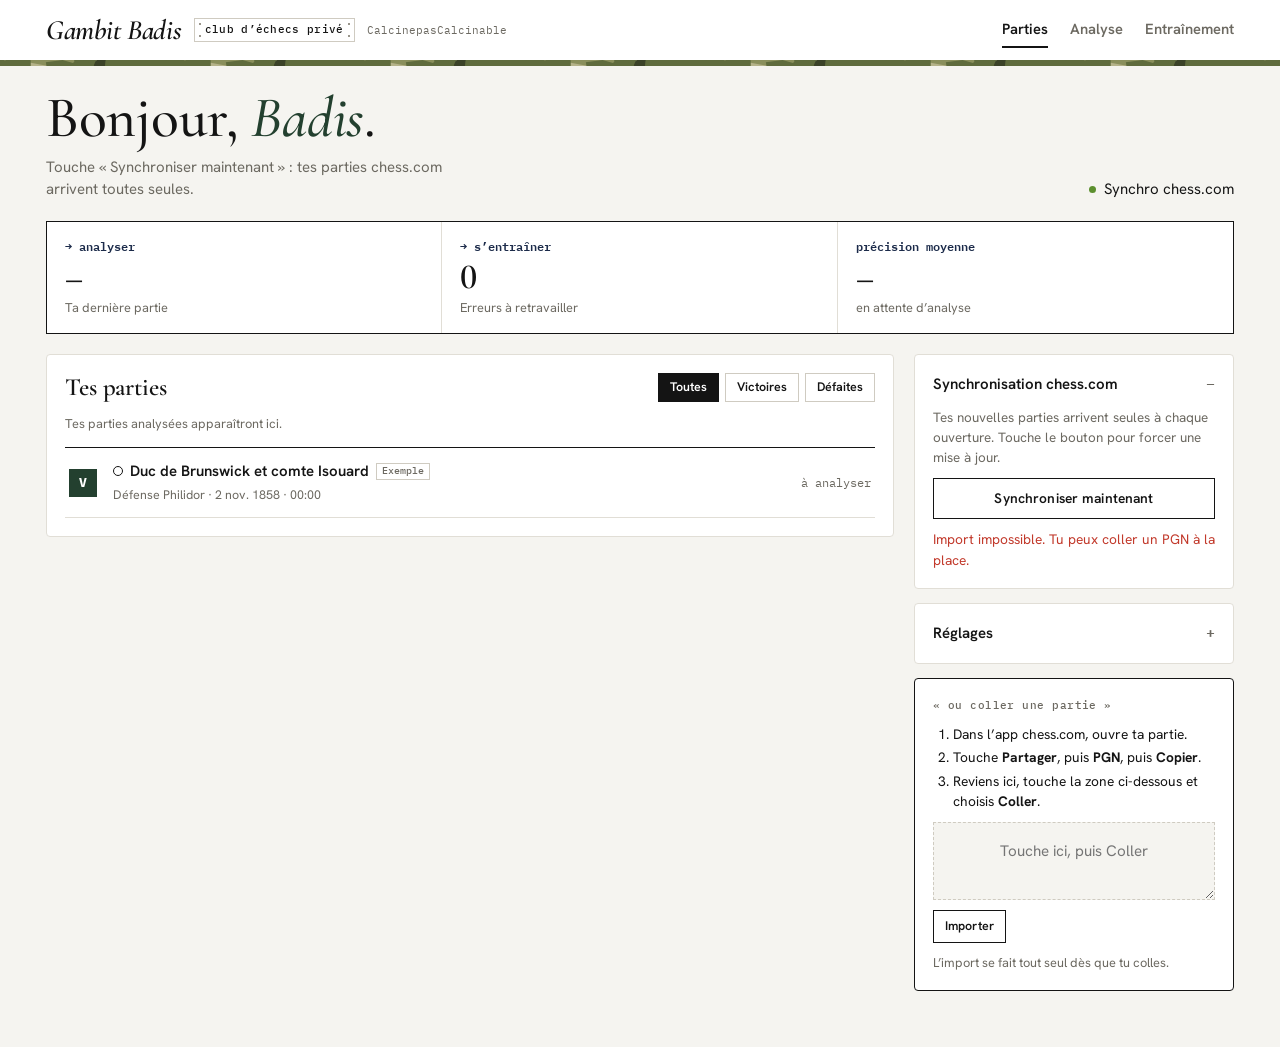
==== index.html @ ccd237ae "Gambit Badis : première version du site Analyse Stockfish dans le navigateur, revue coup par coup fa" ====
<!doctype html>
<html lang="fr">
<head>
<meta charset="utf-8">
<meta name="viewport" content="width=device-width,initial-scale=1,viewport-fit=cover">
<meta name="apple-mobile-web-app-capable" content="yes">
<meta name="mobile-web-app-capable" content="yes">
<meta name="apple-mobile-web-app-status-bar-style" content="default">
<meta name="apple-mobile-web-app-title" content="Gambit Badis">
<meta name="theme-color" content="#ffffff">
<link rel="manifest" href="manifest.webmanifest">
<link rel="apple-touch-icon" href="icon-180.png">
<link rel="icon" type="image/png" href="icon-192.png">
<style>
:root{padding-top:env(safe-area-inset-top,0px);padding-bottom:env(safe-area-inset-bottom,0px)}
body{margin:0}
img{max-width:100%}
[hidden]{display:none!important}
</style>
</head>
<body>
<title>Gambit Badis</title>
<meta name="claude:viewport-fit-sides" content="cover">
<link rel="preconnect" href="https://fonts.googleapis.com">
<link rel="stylesheet" href="https://fonts.googleapis.com/css2?family=Cormorant+Garamond:ital,wght@0,500;0,600;0,700;1,500;1,600;1,700&family=Hanken+Grotesk:wght@400;500;600;700;800&family=IBM+Plex+Mono:wght@400;500;600&display=swap">
<style>
/* Mise en page : en-tête blanc avec une bande camouflage, puis trois vues (Parties, Analyse, Entraînement).
   Analyse et Entraînement : échiquier à gauche, panneau du coach à droite (une colonne sur téléphone).
   Direction : vestiaire de club anglais (marine, vert anglais, bordeaux, serif classique),
   étiquettes cousues en machine à écrire, et une touche de camouflage vert. Thème clair unique. */
:root{
  --paper:#f5f4f0; --surface:#ffffff; --surface-2:#efede7; --ink:#141414; --muted:#6c6961; --line:#e1ded6; --line-2:#cfcbc1;
  --navy:#1c2b4a; --green:#23402f; --burgundy:#7a2433; --accent:#1c2b4a; --accent-ink:#ffffff; --accent-soft:rgba(28,43,74,.08); --accent-2:#3a5a8c;
  --camo-1:#3b4228; --camo-2:#5f6b3d; --camo-3:#8a8f5c; --camo-4:#b5b38a;
  --sq-l:#eeeadf; --sq-d:#6f8968; --sq-hl:rgba(246,214,90,.6); --sq-sel:rgba(28,43,74,.35);
  --c-brillant:#26c2a3; --c-unique:#749bbf; --c-meilleur:#81b64c; --c-excellent:#96bc4b; --c-bon:#96af8b; --c-theorie:#a88865; --c-force:#96af8b;
  --c-imprecision:#f0b93a; --c-erreur:#ff9a4a; --c-manquee:#ff7769; --c-gaffe:#e6392a;
  --win:#5c8f2e; --loss:#c23a2c; --draw:#8b877c;
  --f-display:"Cormorant Garamond","Garamond","Times New Roman",serif;
  --f-body:"Hanken Grotesk",system-ui,-apple-system,"Segoe UI",Helvetica,Arial,sans-serif;
  --f-mono:"IBM Plex Mono",ui-monospace,"SF Mono",Menlo,monospace;
  --r:4px;
  --camo:linear-gradient(90deg,var(--camo-1),var(--camo-2),var(--camo-3),var(--camo-2));
  color-scheme:light;
}
*{box-sizing:border-box}
html,body{background:var(--paper);color:var(--ink)}
body{font-family:var(--f-body);font-size:15px;line-height:1.5;-webkit-font-smoothing:antialiased}
button{font:inherit;color:inherit;cursor:pointer}
button:disabled{cursor:not-allowed}
button:focus-visible,a:focus-visible,textarea:focus-visible,select:focus-visible,input:focus-visible,summary:focus-visible{outline:2px solid var(--navy);outline-offset:2px}
a{color:var(--navy)}
.mono{font-family:var(--f-mono);font-variant-numeric:tabular-nums}
.muted{color:var(--muted)}
h1,h2,h3{font-family:var(--f-display);text-wrap:balance;margin:0;font-weight:600;letter-spacing:-.005em}
h2{font-size:1.55rem;line-height:1.15}
.eyebrow,.secttl{font-family:var(--f-mono);font-size:.7rem;text-transform:lowercase;letter-spacing:.04em;font-weight:500;color:var(--muted)}
.secttl::before,.eyebrow::before{content:"« "}.secttl::after,.eyebrow::after{content:" »"}

/* étiquette cousue */
.tag{display:inline-flex;align-items:center;gap:6px;font-family:var(--f-mono);font-size:.7rem;font-weight:500;letter-spacing:.03em;background-color:#fff;border:1px solid var(--line-2);padding:4px 12px;position:relative;white-space:nowrap;
  background-image:radial-gradient(circle,#9a968c 0 1px,transparent 1.4px),radial-gradient(circle,#9a968c 0 1px,transparent 1.4px),radial-gradient(circle,#9a968c 0 1px,transparent 1.4px),radial-gradient(circle,#9a968c 0 1px,transparent 1.4px);
  background-size:6px 6px;background-repeat:no-repeat;background-position:2px 2px,calc(100% - 2px) 2px,2px calc(100% - 2px),calc(100% - 2px) calc(100% - 2px)}
.tag.dark{background-color:var(--navy);color:#fff;border-color:var(--navy);
  background-image:radial-gradient(circle,rgba(255,255,255,.5) 0 1px,transparent 1.4px),radial-gradient(circle,rgba(255,255,255,.5) 0 1px,transparent 1.4px),radial-gradient(circle,rgba(255,255,255,.5) 0 1px,transparent 1.4px),radial-gradient(circle,rgba(255,255,255,.5) 0 1px,transparent 1.4px)}

/* en-tête */
body::before{content:"";position:fixed;inset:0 0 auto;height:env(safe-area-inset-top,0px);z-index:10;background:#fff}
.top{position:sticky;top:env(safe-area-inset-top,0px);z-index:9;background:rgba(255,255,255,.94);-webkit-backdrop-filter:blur(12px);backdrop-filter:blur(12px)}
.top::after{content:"";display:block;height:6px;background:var(--camo);background-size:180px 180px}
.top-in{max-width:1220px;margin:0 auto;padding-left:max(16px,env(safe-area-inset-left,0px));padding-right:max(16px,env(safe-area-inset-right,0px));padding-block:12px;display:flex;align-items:center;gap:18px;flex-wrap:wrap}
.brand{display:flex;align-items:center;gap:12px;margin-right:auto;min-width:0}
.brand b{font-family:var(--f-display);font-style:italic;font-weight:600;font-size:1.75rem;line-height:1;letter-spacing:-.01em;white-space:nowrap}
.brand .tag{font-size:.66rem;padding:3px 10px}
.brand .who{font-family:var(--f-mono);font-size:.68rem;color:var(--muted);white-space:nowrap;overflow:hidden;text-overflow:ellipsis}
.tabs{display:flex;gap:22px;max-width:100%;overflow-x:auto}
.tabs button{border:0;background:transparent;padding:6px 0;font-weight:600;font-size:.92rem;white-space:nowrap;display:flex;gap:6px;align-items:center;color:var(--muted);border-bottom:2px solid transparent}
.tabs button[aria-selected="true"]{color:var(--ink);border-bottom-color:var(--ink)}
.tabs .pill{background:var(--burgundy);color:#fff;font-size:.66rem;padding:0 6px;line-height:1.6;font-weight:700;font-family:var(--f-mono)}
@media (max-width:560px){.top-in{gap:8px}.tabs{width:100%;justify-content:space-between;gap:8px}.brand b{font-size:1.5rem}}

main{max-width:1220px;margin:0 auto;padding-left:max(16px,env(safe-area-inset-left,0px));padding-right:max(16px,env(safe-area-inset-right,0px));padding-block:24px 56px}
.view{display:grid;gap:20px}
.card{background:var(--surface);border:1px solid var(--line);border-radius:var(--r);padding:18px;min-width:0}
.row{display:flex;gap:10px;align-items:center;flex-wrap:wrap}
.btn{border:1px solid var(--ink);background:transparent;padding:9px 16px;border-radius:0;font-weight:600;font-size:.86rem;display:inline-flex;align-items:center;justify-content:center;gap:8px;letter-spacing:.01em}
.btn:hover{background:var(--ink);color:#fff}
.btn.primary{background:var(--navy);border-color:var(--navy);color:#fff}
.btn.primary:hover{background:#13203a}
.btn.green{background:var(--green);border-color:var(--green);color:#fff}
.btn:disabled{opacity:.35;pointer-events:none}
.btn.small{padding:6px 11px;font-size:.78rem}
.btn.ghost{border-color:transparent;text-decoration:underline;text-underline-offset:3px;padding-inline:4px}
.btn.ghost:hover{background:transparent;color:var(--ink)}
.note{font-size:.84rem;color:var(--muted)}
.err{color:var(--loss);font-size:.86rem}
.status{font-size:.8rem;color:var(--muted)}
.empty{border:1px dashed var(--line-2);padding:20px;color:var(--muted);font-size:.9rem;background:var(--surface)}
textarea,input[type=text],select{width:100%;border:1px solid var(--line-2);border-radius:0;background:#fff;color:var(--ink);padding:9px 10px;font-family:var(--f-mono);font-size:.78rem}
textarea{min-height:110px;resize:vertical}
.prog{height:3px;background:var(--surface-2);overflow:hidden}
.prog i{display:block;height:100%;background:var(--green);width:0;transition:width .2s}
@media (prefers-reduced-motion:reduce){*{transition:none!important;animation:none!important}}

/* ---------- Parties ---------- */
.welcome{display:flex;justify-content:space-between;align-items:flex-end;gap:16px;flex-wrap:wrap}
.welcome h1{font-size:clamp(2.2rem,6vw,3.6rem);font-weight:500;line-height:1}
.welcome h1 em{font-style:italic;color:var(--green)}
.welcome .lede{color:var(--muted);max-width:54ch;margin-top:8px}
.syncchip{display:inline-flex;align-items:center;gap:8px}
.syncchip i{width:7px;height:7px;border-radius:50%;background:var(--muted);flex:none}
.syncchip.on i{background:var(--win)}
.syncchip.busy i{background:var(--c-imprecision);animation:pulse 1.2s infinite}
@keyframes pulse{50%{opacity:.3}}
.quick{display:grid;grid-template-columns:repeat(3,minmax(0,1fr));border:1px solid var(--ink);background:var(--surface)}
.quick button{border:0;background:transparent;padding:16px 18px;text-align:left;display:grid;gap:4px;border-right:1px solid var(--line)}
.quick button:last-child{border-right:0}
.quick button:hover{background:var(--surface-2)}
.quick b{font-family:var(--f-display);font-size:2.2rem;font-weight:600;line-height:1;font-variant-numeric:lining-nums tabular-nums}
.quick span{font-size:.8rem;color:var(--muted)}
.quick .go{font-family:var(--f-mono);font-size:.72rem;color:var(--navy);font-weight:600}
@media (max-width:620px){.quick{grid-template-columns:minmax(0,1fr)}.quick button{border-right:0;border-bottom:1px solid var(--line)}.quick button:last-child{border-bottom:0}}
.split{display:grid;grid-template-columns:minmax(0,1fr) 320px;gap:20px;align-items:start}
@media (max-width:900px){.split{grid-template-columns:minmax(0,1fr)}}
.chips{display:flex;gap:6px;flex-wrap:wrap}
.chip{border:1px solid var(--line-2);background:#fff;padding:4px 11px;font-size:.78rem;font-weight:600}
.chip[aria-pressed="true"]{background:var(--ink);color:#fff;border-color:var(--ink)}
.glist{display:grid;margin-top:14px;border-top:1px solid var(--ink)}
.grow{display:grid;grid-template-columns:30px minmax(0,1fr) auto;gap:14px;align-items:center;padding:12px 4px;border:0;border-bottom:1px solid var(--line);background:transparent;text-align:left;width:100%}
.grow:hover{background:var(--surface-2)}
.res{width:28px;height:28px;display:grid;place-items:center;font-weight:700;font-family:var(--f-mono);font-size:.8rem;color:#fff}
.res.V{background:var(--green)}.res.D{background:var(--burgundy)}.res.N{background:var(--draw)}.res.\?{background:var(--muted)}
.gmain{min-width:0}
.gmain .who{font-weight:600;display:flex;gap:7px;align-items:center;min-width:0}
.gmain .who span.n{overflow:hidden;text-overflow:ellipsis;white-space:nowrap}
.dot{width:10px;height:10px;border-radius:50%;border:1.5px solid var(--ink);flex:none}
.dot.w{background:#fff}.dot.b{background:var(--ink)}
.gmain .sub{font-size:.78rem;color:var(--muted);overflow:hidden;text-overflow:ellipsis;white-space:nowrap}
.gside{text-align:right;font-size:.74rem;color:var(--muted);font-family:var(--f-mono)}
.gside .acc{font-weight:600;color:var(--ink);font-size:.95rem}
.tag-ex{font-family:var(--f-mono);font-size:.62rem;border:1px solid var(--line-2);padding:0 5px;color:var(--muted);font-weight:500}
details.card summary{cursor:pointer;list-style:none;display:flex;justify-content:space-between;align-items:center;font-weight:600}
details.card summary::-webkit-details-marker{display:none}
details.card summary::after{content:"+";font-family:var(--f-mono);color:var(--muted)}
details.card[open] summary::after{content:"–"}
details.card > div{display:grid;gap:10px;margin-top:12px}

/* ---------- Échiquier ---------- */
.boardcol{display:grid;gap:10px;min-width:0}
.pstrip{display:flex;justify-content:space-between;align-items:center;gap:10px;min-width:0;padding-left:28px}
.pl{display:flex;gap:10px;align-items:center;min-width:0}
.av{width:34px;height:34px;display:grid;place-items:center;font-family:var(--f-display);font-weight:700;font-style:italic;font-size:1.2rem;flex:none;background:var(--surface-2);border:1px solid var(--line-2);color:var(--muted)}
.av.me{background:var(--navy);color:#fff;border-color:var(--navy)}
.pl-txt{min-width:0;display:grid;gap:1px}
.pl-nm{font-weight:600;font-size:.92rem;white-space:nowrap;overflow:hidden;text-overflow:ellipsis}
.pl-nm .muted{font-weight:500}
.caps{display:flex;align-items:center;height:16px;font-size:.72rem;color:var(--muted);font-family:var(--f-mono)}
.pc.mini{position:static;display:inline-block;width:17px;height:17px;inset:auto;margin-right:-4px}
.caps b{margin-left:9px;font-weight:600}
.clk{font-family:var(--f-mono);font-size:1rem;background:#fff;padding:4px 10px;font-weight:600;border:1px solid var(--line-2);color:var(--muted);font-variant-numeric:tabular-nums}
.clk.on{background:var(--ink);color:#fff;border-color:var(--ink)}
.bwrap{display:grid;grid-template-columns:20px minmax(0,1fr);gap:8px}
.evalbar{position:relative;overflow:hidden;background:#403d39;border:1px solid var(--ink)}
.evalbar i{position:absolute;left:0;right:0;bottom:0;background:#fff;transition:height .45s cubic-bezier(.3,.8,.3,1)}
.evalbar.flip i{top:0;bottom:auto}
.evalbar b{position:absolute;left:0;right:0;font-size:8px;letter-spacing:-.04em;font-family:var(--f-mono);text-align:center;font-weight:600;bottom:3px;color:#403d39}
.evalbar.blk b{bottom:auto;top:3px;color:#fff}
.evalbar.flip b{bottom:auto;top:3px}.evalbar.flip.blk b{top:auto;bottom:3px}
.board{position:relative;aspect-ratio:1/1;width:100%;max-width:100%;display:grid;grid-template-columns:repeat(8,1fr);grid-template-rows:repeat(8,1fr);border:1px solid var(--ink);box-shadow:0 0 0 5px #fff,0 0 0 6px var(--line-2),0 18px 40px rgba(20,20,20,.12);user-select:none;-webkit-user-select:none;touch-action:manipulation}
.board[data-b="marine"]{--sq-l:#e9e7e1;--sq-d:#4c6185}
.board[data-b="atelier"]{--sq-l:#f3f2ee;--sq-d:#c4c1b8}
.board[data-b="bois"]{--sq-l:#f0d9b5;--sq-d:#b58863}
.board[data-b="camo"]{--sq-l:#e7e4d3;--sq-d:#6e7b45}
.board[data-b="camo"] .sq.d{background:var(--camo);background-size:160px 160px}
.sq{position:relative;border:0;padding:0;margin:0;min-width:0;min-height:0}
.sq.l{background:var(--sq-l)}.sq.d{background:var(--sq-d)}
.sq.hl::before{content:"";position:absolute;inset:0;background:var(--hlc,var(--sq-hl));opacity:.55}
.sq.sel::before{content:"";position:absolute;inset:0;background:var(--sq-sel)}
.sq.chk::before{content:"";position:absolute;inset:0;background:radial-gradient(circle,rgba(230,57,42,.95) 0,rgba(230,57,42,.5) 40%,transparent 72%)}
.sq.tgt::after{content:"";position:absolute;width:30%;height:30%;left:35%;top:35%;border-radius:50%;background:rgba(20,20,20,.25)}
.sq.tgt.cap::after{width:88%;height:88%;left:6%;top:6%;background:transparent;border:5px solid rgba(20,20,20,.25)}
.sq.hint::before{content:"";position:absolute;inset:0;box-shadow:inset 0 0 0 4px var(--c-imprecision)}
.pc{position:absolute;inset:3%;background-size:contain;background-repeat:no-repeat;background-position:center;pointer-events:none;z-index:2;will-change:transform}
.coord{position:absolute;font-size:clamp(8px,1.6vw,11px);font-weight:600;font-family:var(--f-mono);pointer-events:none;z-index:1;line-height:1}
.coord.f{right:3px;bottom:2px}.coord.r{left:3px;top:3px}
.sq.l .coord{color:var(--sq-d)}.sq.d .coord{color:var(--sq-l)}
.board[data-b="camo"] .sq.d .coord{color:#fff}
.badge-sq{position:absolute;right:-8%;top:-8%;width:44%;height:44%;max-width:26px;max-height:26px;z-index:5;filter:drop-shadow(0 2px 3px rgba(0,0,0,.35));animation:pop .28s cubic-bezier(.3,1.6,.5,1)}
@keyframes pop{from{transform:scale(.3);opacity:0}to{transform:scale(1);opacity:1}}
.arrows{position:absolute;inset:0;pointer-events:none;z-index:4}
.navbar{display:grid;grid-template-columns:repeat(4,minmax(0,1fr));gap:6px;align-items:center}
.tools{display:flex;gap:6px}
.tools .btn{flex:1;padding:8px 6px;font-size:.72rem;font-family:var(--f-mono);font-weight:500;border-color:var(--line-2);color:var(--muted)}
.tools .btn:hover{background:var(--surface-2);color:var(--ink)}
.tools .btn[aria-pressed="false"]{opacity:.5}
.nowbox{border:1px solid var(--accent-2);background:rgba(58,90,140,.06);padding:10px 12px;display:grid;gap:6px}
.nowbox .bl{display:flex;align-items:center;gap:8px;font-weight:600;flex-wrap:wrap}
.nowdot{width:20px;height:20px;border-radius:50%;background:var(--accent-2);display:grid;place-items:center;color:#fff;font-size:.7rem;font-weight:700;flex:none}
.navbar .btn{padding:11px 8px;font-size:1rem}
.navbar .tools{display:flex;gap:6px}
.navbar .tools .btn{padding:11px 10px;font-size:.74rem;font-family:var(--f-mono);font-weight:500;border-color:var(--line-2);color:var(--muted)}
.navbar .tools .btn:hover{background:var(--surface-2);color:var(--ink)}
.navbar .tools .btn[aria-pressed="false"]{opacity:.5}
.boardhint{text-align:center;font-size:.74rem;color:var(--muted);font-family:var(--f-mono)}

/* ---------- Analyse ---------- */
.ana{display:grid;grid-template-columns:minmax(0,600px) minmax(0,1fr);gap:26px;align-items:start}
@media (max-width:960px){.ana{grid-template-columns:minmax(0,1fr)}}
@media (min-width:961px){.ana .boardcol,.drill .boardcol{position:sticky;top:calc(env(safe-area-inset-top,0px) + 86px)}}
.rpanel{border:1px solid var(--ink);background:var(--surface);min-width:0;display:grid}
.rp-head{display:flex;align-items:center;justify-content:space-between;gap:10px;padding:14px 16px;border-bottom:1px solid var(--line);flex-wrap:wrap}
.rp-title{display:flex;align-items:center;gap:10px;min-width:0;flex-wrap:wrap}
.rp-title b{font-family:var(--f-display);font-style:italic;font-weight:600;font-size:1.45rem;line-height:1}
.rp-graph{padding:12px 16px 2px;position:relative}
.graph{width:100%;height:96px;display:block;cursor:crosshair;border:1px solid var(--line)}
.gtip{position:absolute;pointer-events:none;background:var(--ink);color:#fff;font-size:.72rem;font-family:var(--f-mono);padding:3px 8px;white-space:nowrap;transform:translate(-50%,-110%);z-index:3}
.rp-body{padding:14px 16px 16px;display:grid;gap:14px;min-width:0}
.rp-foot{border-top:1px solid var(--line);padding:12px 16px;display:flex;gap:8px;flex-wrap:wrap}
.rp-foot .btn{flex:1;min-width:0}
.varbar{display:flex;align-items:center;justify-content:space-between;gap:8px;background:var(--navy);color:#fff;padding:9px 12px;font-size:.84rem;flex-wrap:wrap}
.varbar b{font-family:var(--f-mono);font-weight:500;font-size:.78rem}
.varbar button{border:1px solid rgba(255,255,255,.55);background:transparent;color:#fff;padding:5px 10px;font-size:.78rem;font-weight:600}
.varbar button:hover{background:#fff;color:var(--navy)}

/* coach */
.coachrow{display:grid;grid-template-columns:46px minmax(0,1fr);gap:12px;align-items:start}
.coachav{width:46px;height:46px;display:grid;place-items:center;background:var(--green);color:#fff;font-size:1.7rem;line-height:1;font-family:"DejaVu Sans","Segoe UI Symbol","Apple Symbols",serif;border:1px solid var(--green);box-shadow:inset 0 0 0 3px #fff}
.bubble{position:relative;background:#fff;color:var(--ink);border:1px solid var(--line-2);padding:12px 14px;display:grid;gap:9px;min-width:0}
.bubble::before{content:"";position:absolute;left:-8px;top:14px;width:14px;height:14px;background:#fff;border-left:1px solid var(--line-2);border-bottom:1px solid var(--line-2);transform:rotate(45deg)}
.bubble .bh{display:flex;align-items:center;justify-content:space-between;gap:10px}
.bubble .bt{display:flex;align-items:center;gap:8px;font-weight:700;font-size:1.02rem;min-width:0;flex-wrap:wrap}
.bubble .bt .mv{font-family:var(--f-mono);font-weight:600}
.bubble p{margin:0;line-height:1.5;font-size:.92rem}
.bubble ul{margin:0;padding-left:18px;display:grid;gap:3px;font-size:.9rem}
.dctx{font-size:.86rem;color:var(--muted);margin:0}
.evchip{font-family:var(--f-mono);font-size:.76rem;font-weight:600;padding:3px 8px;white-space:nowrap;border:1px solid var(--ink)}
.evchip.w{background:#fff;color:var(--ink)}
.evchip.b{background:#403d39;color:#fff;border-color:#403d39}
.ico{display:inline-grid;place-items:center;flex:none;vertical-align:middle}
.ico svg{display:block}
.meta-chips{display:flex;gap:6px;flex-wrap:wrap}
.mchip{font-family:var(--f-mono);font-size:.7rem;background:var(--surface-2);padding:2px 8px;color:var(--muted)}
.mchip.warn{background:rgba(230,57,42,.1);color:#a62a1e}
.bestbox{border:1px solid var(--line);background:var(--paper);padding:10px 12px;display:grid;gap:6px}
.bestbox .bl{display:flex;align-items:center;gap:8px;font-weight:600;flex-wrap:wrap}
.bestline{font-family:var(--f-mono);font-size:.8rem;color:var(--muted);overflow-x:auto;white-space:nowrap}
.bbtns{display:flex;gap:6px;flex-wrap:wrap}
.bbtn{border:1px solid var(--ink);padding:6px 12px;font-size:.8rem;font-weight:600;background:var(--ink);color:#fff}
.bbtn.alt{background:transparent;color:var(--ink)}
.bbtn.gold,.bbtn.green{background:var(--green);border-color:var(--green);color:#fff}
.bbtn:disabled{opacity:.4}
.aiout{font-size:.9rem;line-height:1.55;border-left:2px solid var(--green);padding:2px 0 2px 12px;display:grid;gap:6px}
.aiout p{margin:0}.aiout ul{margin:0;padding-left:18px}.aiout h4{margin:4px 0 0;font-family:var(--f-display);font-size:1.05rem}

/* liste des coups */
.moves{display:grid;grid-template-columns:40px minmax(0,1fr) minmax(0,1fr);font-family:var(--f-mono);font-size:.84rem;max-height:280px;overflow-y:auto;border:1px solid var(--line)}
.moves .no{color:var(--muted);padding:6px 8px;text-align:right;font-size:.74rem;align-self:center;background:var(--paper)}
.moves button{border:0;background:transparent;text-align:left;padding:6px 8px;display:flex;align-items:center;gap:6px;font-family:inherit;font-size:inherit;min-width:0}
.moves button:hover{background:var(--surface-2)}
.moves button.cur{background:var(--navy);color:#fff;font-weight:600}

/* bilan */
.accs{display:grid;grid-template-columns:1fr 1fr;border:1px solid var(--ink)}
.accs > div{padding:14px;display:grid;gap:2px;min-width:0}
.accs > div + div{border-left:1px solid var(--ink)}
.accs .nm{font-size:.78rem;font-weight:600;overflow:hidden;text-overflow:ellipsis;white-space:nowrap;display:flex;align-items:center;gap:6px}
.accs b{font-family:var(--f-display);font-weight:600;font-size:2.8rem;line-height:1;font-variant-numeric:lining-nums tabular-nums}
.accs .me b{color:var(--green)}
.accs span.l{font-family:var(--f-mono);font-size:.68rem;color:var(--muted)}
.accs .gr{display:grid;gap:1px;margin-top:10px;padding-top:10px;border-top:1px dashed var(--line-2)}
.accs .gr strong{font-family:var(--f-display);font-weight:600;font-size:1.9rem;line-height:1;font-variant-numeric:lining-nums tabular-nums}
.accs em{font-style:normal;font-weight:600}.accs em.up{color:var(--win)}.accs em.down{color:var(--loss)}
.ctable{display:grid;grid-template-columns:minmax(0,1fr) 46px 46px;align-items:center;font-size:.88rem}
.ctable > *{padding:6px 4px;border-bottom:1px solid var(--line)}
.ctable .hd{font-family:var(--f-mono);font-size:.68rem;color:var(--muted);text-align:center}
.ctable .lab{display:flex;align-items:center;gap:9px;font-weight:600}
.ctable .n{text-align:center;font-family:var(--f-mono);font-weight:600}
.ctable .n.z{color:#c9c5bb}
.ctable .lab.dim{color:var(--muted);font-weight:500}

/* ---------- Entraînement ---------- */
.drill{display:grid;grid-template-columns:minmax(0,520px) minmax(0,1fr);gap:26px;align-items:start}
@media (max-width:900px){.drill{grid-template-columns:minmax(0,1fr)}}
.boxes{display:grid;grid-template-columns:repeat(5,1fr);border:1px solid var(--line)}
.boxes div{padding:9px 4px;text-align:center}
.boxes div + div{border-left:1px solid var(--line)}
.boxes b{display:block;font-family:var(--f-display);font-size:1.7rem;font-weight:600;line-height:1.1;font-variant-numeric:lining-nums tabular-nums}
.boxes span{font-family:var(--f-mono);font-size:.64rem;color:var(--muted)}
.feedback{padding:9px 12px;font-weight:600;font-size:.88rem;border-left:3px solid}
.feedback.ok{background:rgba(92,143,46,.1);color:#3f6a1c;border-color:var(--win)}
.feedback.ko{background:rgba(194,58,44,.08);color:#9c2a1f;border-color:var(--loss)}
.feedback.info{background:var(--accent-soft);color:var(--navy);border-color:var(--navy)}
.cmp{display:grid;gap:6px}
.cmp > div{display:flex;align-items:center;gap:8px;font-size:.88rem;background:var(--paper);border:1px solid var(--line);padding:6px 10px}
.cmp > div > span.cl{flex:1;min-width:0}
.dline{display:grid;gap:10px}
.lseq{display:flex;flex-wrap:wrap;gap:4px;font-family:var(--f-mono);font-size:.84rem}
.lmv{border:1px solid var(--line-2);background:#fff;padding:4px 8px;display:inline-flex;align-items:center;gap:5px}
.lmv .no{color:var(--muted);font-size:.74rem}
.lmv.cur{background:var(--navy);color:#fff;border-color:var(--navy)}
.lmv.cur .no{color:rgba(255,255,255,.7)}
.lstatus{font-size:.88rem;font-weight:600}
.dnav{display:flex;gap:8px;justify-content:space-between;flex-wrap:wrap}
.dnav .btn{flex:1;min-width:0}
.dnav .btn.ghost{flex:0 0 auto}
#drillCard{padding:16px;gap:14px}
.importcard{display:grid;gap:10px;border-color:var(--ink)}
.steps{margin:0;padding-left:20px;display:grid;gap:3px;font-size:.86rem}
.pastezone{min-height:64px;font-family:var(--f-body);font-size:.95rem;text-align:center;padding:18px 10px;border:1.5px dashed var(--line-2);background:var(--paper)}
.pastezone:focus{border-color:var(--navy);background:#fff}
.tabbar{display:none}
@media (max-width:700px){
  body{font-size:15px}
  .top-in{padding-block:10px}
  .tabs,.brand .tag,.brand .who{display:none}
  .brand b{font-size:1.55rem}
  main{padding-block:16px calc(84px + env(safe-area-inset-bottom,0px))}
  .tabbar{display:grid;grid-template-columns:repeat(3,1fr);position:fixed;left:0;right:0;bottom:0;z-index:20;background:rgba(255,255,255,.97);-webkit-backdrop-filter:blur(12px);backdrop-filter:blur(12px);border-top:1px solid var(--line-2);padding:6px max(8px,env(safe-area-inset-right,0px)) calc(6px + env(safe-area-inset-bottom,0px)) max(8px,env(safe-area-inset-left,0px))}
  .tabbar button{position:relative;border:0;background:transparent;display:grid;justify-items:center;gap:2px;padding:6px 0;color:var(--muted);font-size:.68rem;font-weight:600}
  .tabbar svg{width:24px;height:24px}
  .tabbar button[aria-selected="true"]{color:var(--ink)}
  .tabbar button[aria-selected="true"]::before{content:"";position:absolute;top:-7px;left:30%;right:30%;height:2px;background:var(--ink)}
  .tabbar .pill{position:absolute;top:2px;left:calc(50% + 8px);background:var(--burgundy);color:#fff;font-style:normal;font-size:.6rem;padding:0 5px;line-height:1.6;font-family:var(--f-mono)}
  .welcome h1{font-size:2.1rem}
  .welcome .syncchip{display:none}
  .split{gap:14px}
  #v-parties .split{display:flex;flex-direction:column;align-items:stretch}
  #v-parties .split > .view{display:contents}
  #importCard{order:1}#v-parties .split > .card{order:2}#v-parties details.card{order:3}
  #macSync{display:none}
  .card{padding:14px}
  .grow{grid-template-columns:28px minmax(0,1fr) auto;gap:10px;padding:13px 2px}
  /* analyse : échiquier bord à bord, navigation collée en bas */
  .ana,.drill{gap:14px}
  .bwrap{grid-template-columns:10px minmax(0,1fr);gap:4px}
  .evalbar b{display:none}
  .board{box-shadow:none}
  .pstrip{padding-left:14px;padding-right:4px}
  .pstrip .av{width:28px;height:28px;font-size:1rem}
  .clk{font-size:.9rem;padding:3px 8px}
  #v-analyse .navbar{position:fixed;left:0;right:0;bottom:calc(58px + env(safe-area-inset-bottom,0px));z-index:19;background:rgba(255,255,255,.97);border-top:1px solid var(--line);padding:6px max(10px,env(safe-area-inset-right,0px)) 6px max(10px,env(safe-area-inset-left,0px));gap:6px}
  #v-analyse .navbar .btn{padding:10px 4px}
  body[data-view="analyse"] main{padding-bottom:calc(140px + env(safe-area-inset-bottom,0px))}
  .tools{padding-inline:4px}
  .boardhint{display:none}
  .rp-foot{display:none}
  .rp-head{padding:12px 14px}
  .rp-body{padding:12px 14px}
  .rp-graph{padding:10px 14px 0}
  .graph{height:70px}
  .coachrow{grid-template-columns:minmax(0,1fr)}
  .coachav{display:none}
  .bubble::before{display:none}
  .moves{max-height:200px}
  .dnav{padding-inline:4px}
  .dnav .btn{padding:12px 6px}
  .accs b{font-size:2.3rem}
  .quick{grid-template-columns:repeat(3,minmax(0,1fr))}
  .quick button{border-bottom:0;border-right:1px solid var(--line);padding:10px 10px}
  .quick button:last-child{border-right:0}
  .quick b{font-size:1.45rem}
  .quick span{font-size:.7rem;line-height:1.3}
  .quick .go{font-size:.62rem}
  #qLast,#qAccSub{display:none}
  .welcome .lede{font-size:.9rem}
  /* l'échiquier, puis directement le coach, puis les réglages */
  .ana .boardcol,.drill .boardcol{display:contents}
  .ana,.drill{display:flex;flex-direction:column;gap:8px;align-items:stretch}
  #pTop{order:1}#v-analyse .bwrap{order:2}#pBot{order:3}#v-analyse .rpanel{order:4;margin-top:6px}#v-analyse .tools{order:5}
  #v-entrainement .drill > .view{display:contents}
  #v-analyse .rpanel{display:flex;flex-direction:column}#v-analyse .rp-head{order:1}#varbar{order:2}#anaProg{order:2}#rpSum,#rpMove{order:3}#v-analyse .rp-graph{order:4;padding-bottom:12px}#rpFoot{order:5}
  #dTop{order:1}#dboard{order:2;margin-inline:-10px;width:calc(100% + 20px);max-width:none}#drillCard{order:3}#dNav{order:4}#v-entrainement .card{order:5}
  .ana,.drill{min-width:0;width:100%}
  #dTop{min-width:0;max-width:100%;overflow:hidden}#dTop .row > :last-child:not(button){display:none}
  #dTop .row{flex-wrap:nowrap}#dTop .secttl{font-size:.64rem;white-space:nowrap;overflow:hidden;text-overflow:ellipsis}
  #v-analyse .bwrap{margin-inline:-12px}
  .rp-title b{font-size:1.15rem}
  .pstrip{padding-left:4px}
  .accs .gr strong{font-size:1.6rem}
}
.standalone #aiMove,.standalone #dWhy,.standalone #aiGame{display:none!important}
.standalone #macSync{display:block!important;order:0!important}
.standalone #importCard{order:4!important}
.pc.wP{background-image:url('[data-uri]')}
.pc.wB{background-image:url('[data-uri]')}
.pc.wN{background-image:url('[data-uri]')}
.pc.wR{background-image:url('[data-uri]')}
.pc.wQ{background-image:url('[data-uri]')}
.pc.wK{background-image:url('[data-uri]')}
.pc.bP{background-image:url('[data-uri]')}
.pc.bB{background-image:url('[data-uri]')}
.pc.bN{background-image:url('[data-uri]')}
.pc.bR{background-image:url('[data-uri]')}
.pc.bQ{background-image:url('[data-uri]')}
.pc.bK{background-image:url('[data-uri]')}

</style>

<header class="top"><div class="top-in">
  <div class="brand"><b>Gambit Badis</b><span class="tag">club d’échecs privé</span><span class="who" id="whoami">CalcinepasCalcinable</span></div>
  <nav class="tabs" role="tablist">
    <button role="tab" data-tab="parties" aria-selected="true">Parties</button>
    <button role="tab" data-tab="analyse" aria-selected="false">Analyse</button>
    <button role="tab" data-tab="entrainement" aria-selected="false">Entraînement <span class="pill" id="duePill" hidden>0</span></button>
  </nav>
</div></header>

<main>
  <!-- PARTIES -->
  <section class="view" id="v-parties">
    <div class="welcome">
      <div>
        <h1 id="heroTitle">Bonsoir, <em>Badis</em>.</h1>
        <div class="lede" id="heroLede">Tes parties chess.com arrivent toutes seules, le moteur les analyse, et tes erreurs deviennent tes exercices.</div>
      </div>
      <span class="tag syncchip" id="syncChip"><i></i><span>Import auto sur ton Mac</span></span>
    </div>
    <div class="quick" id="quick">
      <button id="heroLast"><span class="go">→ analyser</span><b id="qLastRes">–</b><span id="qLast">Ta dernière partie</span></button>
      <button id="heroTrain"><span class="go">→ s’entraîner</span><b id="qDue">0</b><span>Erreurs à retravailler</span></button>
      <button id="heroAcc" tabindex="-1" style="cursor:default"><span class="go">précision moyenne</span><b id="qAcc">–</b><span id="qAccSub">sur tes 10 dernières parties</span></button>
    </div>
    <div class="split">
      <div class="card">
        <div class="row" style="justify-content:space-between">
          <h2>Tes parties</h2>
          <div class="chips" id="gfilters">
            <button class="chip" data-f="all" aria-pressed="true">Toutes</button>
            <button class="chip" data-f="V" aria-pressed="false">Victoires</button>
            <button class="chip" data-f="D" aria-pressed="false">Défaites</button>
          </div>
        </div>
        <div class="row" style="margin-top:12px;justify-content:space-between">
          <span class="status" id="batchStatus">Analyse automatique en attente</span>
          <button class="btn small ghost" id="batchBtn">Mettre en pause</button>
        </div>
        <div class="prog" id="batchProg" style="margin-top:6px"><i></i></div>
        <div class="glist" id="glist"></div>
      </div>
      <div class="view" style="gap:14px">
        <div class="card importcard" id="importCard">
          <span class="secttl">ajouter une partie</span>
          <ol class="steps">
            <li>Dans l’app chess.com, ouvre ta partie.</li>
            <li>Touche <b>Partager</b>, puis <b>PGN</b>, puis <b>Copier</b>.</li>
            <li>Reviens ici, touche la zone ci-dessous et choisis <b>Coller</b>.</li>
          </ol>
          <textarea id="pgnIn" class="pastezone" placeholder="Touche ici, puis Coller" autocomplete="off" autocapitalize="off" spellcheck="false"></textarea>
          <div class="row"><button class="btn small" id="pgnBtn">Importer</button><span class="status" id="pgnStatus">L’import se fait tout seul dès que tu colles.</span></div>
        </div>
        <details class="card" id="macSync">
          <summary>Import automatique (Mac)</summary>
          <div>
            <div class="note" id="syncNote">Dans l’app Claude sur ton Mac, toutes tes nouvelles parties arrivent seules à l’ouverture puis toutes les 30 minutes.</div>
            <button class="btn" id="syncBtn">Synchroniser maintenant</button>
            <div class="status" id="syncStatus"></div>
          </div>
        </details>
        <details class="card">
          <summary>Réglages</summary>
          <div>
            <label class="note" for="userIn">Pseudo chess.com</label>
            <div class="row" style="flex-wrap:nowrap"><input type="text" id="userIn" value="CalcinepasCalcinable"><button class="btn small" id="userSave">OK</button></div>
            <label class="note" for="depthSel">Profondeur d’analyse</label>
            <select id="depthSel">
              <option value="rapide">Rapide (≈ 20 s par partie)</option>
              <option value="profonde">Profonde (≈ 1 min par partie, plus précis)</option>
            </select>
            <div class="status" id="engineStatus">Moteur : en attente</div>
            <div class="status" id="storeStatus"></div>
          </div>
        </details>
      </div>
    </div>
  </section>

  <!-- ANALYSE -->
  <section class="view" id="v-analyse" hidden>
    <div class="ana">
      <div class="boardcol">
        <div class="pstrip" id="pTop"></div>
        <div class="bwrap">
          <div class="evalbar" id="evalbar"><i style="height:50%"></i><b></b></div>
          <div class="board" id="board" aria-label="Échiquier"></div>
        </div>
        <div class="pstrip" id="pBot"></div>
        <div class="navbar">
          <button class="btn" id="nFirst" aria-label="Début de la partie">⏮</button>
          <button class="btn" id="nPrev" aria-label="Coup précédent">◀</button>
          <button class="btn" id="nNext" aria-label="Coup suivant">▶</button>
          <button class="btn" id="nLast" aria-label="Fin de la partie">⏭</button>
        </div>
        <div class="tools">
          <button class="btn" id="nFlip" aria-label="Retourner l’échiquier" title="Retourner">⇅ retourner</button>
          <button class="btn" id="nTheme" title="Couleur de l’échiquier">club</button>
          <button class="btn" id="nSound" aria-pressed="true" title="Sons des coups">son</button>
          <button class="btn" id="nHint" aria-pressed="true" title="Montrer le meilleur coup de la position">conseil</button>
        </div>
        <div class="boardhint">touche une pièce pour jouer ton idée · glisse sur l’échiquier ou ← → pour naviguer</div>
      </div>
      <aside class="rpanel" aria-label="Revue de la partie">
        <div class="rp-head">
          <div class="rp-title"><b>Revue de partie</b><span class="status" id="anaStatus"></span></div>
          <button class="btn small ghost" id="toSum">Bilan</button>
        </div>
        <div class="prog" id="anaProg" hidden><i></i></div>
        <div id="varbar"></div>
        <div class="rp-graph">
          <svg class="graph" id="graph" viewBox="0 0 400 96" preserveAspectRatio="none" aria-label="Évaluation au fil des coups"></svg>
          <div class="gtip" id="gtip" hidden></div>
        </div>
        <div class="rp-body" id="rpSum"></div>
        <div class="rp-body" id="rpMove" hidden>
          <div id="coachCard"></div>
          <div class="moves" id="moves"></div>
        </div>
        <div class="rp-foot" id="rpFoot"></div>
      </aside>
    </div>
  </section>

  <!-- ENTRAINEMENT -->
  <section class="view" id="v-entrainement" hidden>
    <div class="drill">
      <div class="boardcol">
        <div id="dTop"></div>
        <div class="board" id="dboard" aria-label="Échiquier d’entraînement"></div>
        <div class="dnav" id="dNav"></div>
      </div>
      <div class="view" style="gap:16px;min-width:0">
        <div class="rpanel" id="drillCard"></div>
        <div class="card" style="display:grid;gap:10px">
          <span class="secttl">révision espacée</span>
          <div class="boxes" id="boxes"></div>
          <div class="note">Chaque position vient d’une de tes vraies parties. Trouvée du premier coup, elle revient plus tard (1, 3, 7, 16 puis 35 jours). Ratée, elle revient demain. Tu passes à la suivante quand tu le décides.</div>
        </div>
      </div>
    </div>
  </section>
</main>
<nav class="tabbar" aria-label="Navigation">
  <button data-tab="parties" aria-selected="true"><svg viewBox="0 0 24 24" aria-hidden="true"><path d="M4 5h16M4 12h16M4 19h10" stroke="currentColor" stroke-width="1.8" fill="none" stroke-linecap="round"/></svg><span>Parties</span></button>
  <button data-tab="analyse" aria-selected="false"><svg viewBox="0 0 24 24" aria-hidden="true"><path d="M4 4h16v16H4z M4 12h16 M12 4v16" stroke="currentColor" stroke-width="1.6" fill="none"/><path d="M4 4h8v8H4z M12 12h8v8h-8z" fill="currentColor" opacity=".35"/></svg><span>Analyse</span></button>
  <button data-tab="entrainement" aria-selected="false"><svg viewBox="0 0 24 24" aria-hidden="true"><circle cx="12" cy="12" r="8" stroke="currentColor" stroke-width="1.8" fill="none"/><circle cx="12" cy="12" r="3.2" fill="currentColor"/></svg><span>Entraînement</span><i class="pill" id="duePill2" hidden>0</i></button>
</nav>

<script src="chess.js"></script>
<script src="core.js"></script>
<script>
(function(){
'use strict';
var C = window.Core;
var $ = function(s, r){ return (r||document).querySelector(s); };
var $$ = function(s, r){ return Array.prototype.slice.call((r||document).querySelectorAll(s)); };
function esc(s){ return String(s==null?'':s).replace(/[&<>"']/g,function(c){return {'&':'&amp;','<':'&lt;','>':'&gt;','"':'&quot;',"'":'&#39;'}[c];}); }
var FR = C.sanFr;
var DAY = 86400000;
var INTERVALS = [0, 1, 3, 7, 16, 35];

var DEMO_PGN = '[Event "Partie de l\'Opéra (exemple)"]\n[Site "Paris"]\n[Date "1858.11.02"]\n[White "Paul Morphy"]\n[Black "Duc de Brunswick et comte Isouard"]\n[Result "1-0"]\n[ECO "C41"]\n[Opening "Défense Philidor"]\n\n1. e4 e5 2. Nf3 d6 3. d4 Bg4 4. dxe5 Bxf3 5. Qxf3 dxe5 6. Bc4 Nf6 7. Qb3 Qe7 8. Nc3 c6 9. Bg5 b5 10. Nxb5 cxb5 11. Bxb5+ Nbd7 12. O-O-O Rd8 13. Rxd7 Rxd7 14. Rd1 Qe6 15. Bxd7+ Nxd7 16. Qb8+ Nxb8 17. Rd8# 1-0';

// ---------------- état ----------------
var S = {
  user: 'CalcinepasCalcinable',
  mode: 'rapide',
  games: {},      // id -> {pgn, me, added, demo?}
  analyses: {},   // id -> {mode, at, evals}
  drills: {},     // id -> {box, due, seen, ok, ko}
  parsed: {},     // id -> partie lue
  reviews: {},    // id -> revue calculée
  tab: 'parties', filter: 'all',
  cur: null, ply: 0, flip: false, showBest: true, whatIf: null, sel: null,
  drillCur: null, drillSel: null, drillState: null
};

// ---------------- stockage ----------------
var Store = {
  kind: 'local', base: null,
  lsGet: function(k, d){ try{ var v = localStorage.getItem('cc:'+k); return v ? JSON.parse(v) : d; }catch(e){ return d; } },
  lsSet: function(k, v){
    if (k === 'games' || k === 'analyses') { var o = {}; Object.keys(v).forEach(function(id){ if (!(S.games[id] && S.games[id].demo)) o[id] = v[id]; }); v = o; }
    try{ localStorage.setItem('cc:'+k, JSON.stringify(v)); }catch(e){}
  },
  loadLocal: function(){
    S.user = Store.lsGet('user', S.user); S.mode = Store.lsGet('mode', S.mode); S.lastSync = Store.lsGet('lastSync', 0);
    S.games = Store.lsGet('games', {}); S.analyses = Store.lsGet('analyses', {}); S.drills = Store.lsGet('drills', {});
  },
  saveLocalAll: function(){ Store.lsSet('games', S.games); Store.lsSet('analyses', S.analyses); Store.lsSet('drills', S.drills); },
  initDb: function(){
    if (!window.claude || !window.claude.use) return Promise.resolve(false);
    return Promise.all([window.claude.use('db'), window.claude.use('user')]).then(function(r){
      var db = r[0], user = r[1];
      if (!db || !user) return false;
      return user.id().then(function(uid){
        if (!uid) return false;
        Store.base = db.doc('data/users/' + uid + '/profile');
        return Promise.all(['games','analyses','drills'].map(function(c){
          return Store.base.collection(c).limit(1000).get().then(function(q){ var o = {}; q.docs.forEach(function(d){ o[d.id] = d.data(); }); return o; });
        })).then(function(all){
          return Store.base.get().then(function(p){ return [all, p]; });
        }).then(function(x){
          var all = x[0], prof = x[1];
          Store.kind = 'db';
          var pending = [];
          // fusion : ce qui n'existe qu'ici part dans le stockage partagé
          [['games',0],['analyses',1],['drills',2]].forEach(function(pair){
            var name = pair[0], remote = all[pair[1]], local = S[name];
            Object.keys(local).forEach(function(id){ if (S.games[id] && S.games[id].demo) return; if (!remote[id]) { remote[id] = local[id]; pending.push([name, id, local[id]]); } });
            S[name] = remote;
          });
          if (prof.exists) { var pd = prof.data(); if (pd.user) S.user = pd.user; if (pd.mode) S.mode = pd.mode; if (pd.lastSync) S.lastSync = pd.lastSync; }
          Store.lsSet('user', S.user); Store.lsSet('mode', S.mode);
          return pending.reduce(function(p, it){ return p.then(function(){ return Store.base.collection(it[0]).doc(it[1]).set(JSON.parse(JSON.stringify(it[2]))).catch(function(){}); }); }, Promise.resolve()).then(function(){ return true; });
        });
      });
    }).catch(function(){ return false; });
  },
  put: function(coll, id, data){
    S[coll][id] = data;
    Store.lsSet(coll, S[coll]);
    if (Store.kind === 'db' && Store.base && !(S.games[id] && S.games[id].demo)) {
      return Store.base.collection(coll).doc(id).set(JSON.parse(JSON.stringify(data))).catch(function(e){ setStoreStatus('Sauvegarde en ligne impossible (' + (e && e.code || 'erreur') + '), gardée sur cet appareil.'); });
    }
    return Promise.resolve();
  },
  del: function(coll, id){
    delete S[coll][id]; Store.lsSet(coll, S[coll]);
    if (Store.kind === 'db' && Store.base) return Store.base.collection(coll).doc(id).delete().catch(function(){});
    return Promise.resolve();
  },
  putProfile: function(){
    Store.lsSet('user', S.user); Store.lsSet('mode', S.mode); Store.lsSet('lastSync', S.lastSync || 0);
    if (Store.kind === 'db' && Store.base) return Store.base.set({ user: S.user, mode: S.mode, lastSync: S.lastSync || 0 }).catch(function(){});
    return Promise.resolve();
  }
};
function setStoreStatus(t){ $('#storeStatus').textContent = t; }

// ---------------- parties ----------------
function getGame(id){
  if (S.parsed[id]) return S.parsed[id];
  var rec = S.games[id]; if (!rec) return null;
  var g = C.parseGame(rec.pgn); if (!g) return null;
  S.parsed[id] = g; return g;
}
function meOf(id){
  var rec = S.games[id], g = getGame(id);
  if (!g) return 'w';
  return rec.me || C.myColor(g, S.user) || 'w';
}
function getReview(id){
  var a = S.analyses[id]; var g = getGame(id);
  if (!a || !g || !a.evals || a.evals.length !== g.fens.length) return null;
  if (S.reviews[id] && S.reviews[id]._at === a.at) return S.reviews[id];
  var rev = C.review(g, a.evals, meOf(id)); rev._at = a.at; S.reviews[id] = rev; return rev;
}
function sortedIds(){
  return Object.keys(S.games).sort(function(a, b){
    var ga = getGame(a), gb = getGame(b);
    return ((gb && gb.ts) || S.games[b].added || 0) - ((ga && ga.ts) || S.games[a].added || 0);
  });
}
function realIds(){ return sortedIds().filter(function(id){ return !S.games[id].demo; }); }

function importPgns(texts, source){
  var added = 0, skipped = 0, dup = 0;
  var pending = [];
  texts.forEach(function(t){
    var g = C.parseGame(t);
    if (!g || g.uci.length < 2) { skipped++; return; }
    if (S.games[g.id]) { dup++; return; }
    S.parsed[g.id] = g;
    var rec = { pgn: t, added: Date.now(), src: source };
    if (!C.myColor(g, S.user)) rec.me = 'w';
    pending.push([g.id, rec]); added++;
  });
  // on écrit une partie à la fois
  return pending.reduce(function(p, it){ return p.then(function(){ return Store.put('games', it[0], it[1]); }); }, Promise.resolve()).then(function(){
    if (added) { Object.keys(S.games).forEach(function(id){ if (S.games[id].demo) { Store.del('games', id); delete S.analyses[id]; } }); }
    return { added: added, skipped: skipped, dup: dup };
  });
}

// ---------------- moteur ----------------
var Engine = {
  w: null, ready: null, queue: [], busy: null, kind: '',
  start: function(){
    if (Engine.ready) return Engine.ready;
    function boot(file, ms){
      return new Promise(function(res, rej){
        var w; try { w = new Worker(file); } catch(e){ rej(e); return; }
        var t = setTimeout(function(){ try{w.terminate();}catch(e){} rej(new Error('délai')); }, ms);
        w.onerror = function(e){ clearTimeout(t); try{w.terminate();}catch(x){} rej(e); };
        w.onmessage = function(e){ if (String(e.data).indexOf('uciok') === 0) { clearTimeout(t); res(w); } };
        w.postMessage('uci');
      });
    }
    var wasmOk = typeof WebAssembly === 'object';
    setEngineStatus('Moteur : démarrage…');
    Engine.ready = (wasmOk ? boot('stockfish.wasm.js', 9000).then(function(w){ Engine.kind = 'Stockfish 10 (WebAssembly)'; return w; }) : Promise.reject())
      .catch(function(){ return boot('stockfish.js', 20000).then(function(w){ Engine.kind = 'Stockfish 10 (JavaScript)'; return w; }); })
      .then(function(w){
        Engine.w = w;
        w.onmessage = function(e){ Engine.onLine(String(e.data)); };
        w.postMessage('setoption name Hash value 16');
        w.postMessage('setoption name MultiPV value 2');
        w.postMessage('isready');
        setEngineStatus('Moteur : ' + Engine.kind + ' prêt');
        return w;
      }).catch(function(e){ setEngineStatus('Moteur indisponible sur cet appareil.'); Engine.ready = null; throw e; });
    return Engine.ready;
  },
  onLine: function(l){
    var job = Engine.busy; if (!job) return;
    if (l.indexOf('info') === 0 && l.indexOf(' pv ') > 0) {
      var mp = l.match(/ multipv (\d+)/); var k = mp ? +mp[1] : 1;
      var cp = l.match(/ score cp (-?\d+)/), mt = l.match(/ score mate (-?\d+)/);
      if (/ (lowerbound|upperbound)/.test(l)) return;
      job.lines[k] = { cp: cp ? +cp[1] : null, mate: mt ? +mt[1] : null, pv: l.split(' pv ')[1].trim().split(' ').slice(0, 10) };
    } else if (l.indexOf('bestmove') === 0) {
      Engine.busy = null;
      job.resolve({ best: l.split(' ')[1], lines: job.lines });
      Engine.pump();
    }
  },
  pump: function(){
    if (Engine.busy || !Engine.queue.length || !Engine.w) return;
    var job = Engine.queue.shift(); Engine.busy = job;
    Engine.w.postMessage('position fen ' + job.fen);
    Engine.w.postMessage('go depth ' + job.depth + ' movetime ' + job.movetime);
  },
  raw: function(fen, depth, movetime){
    return Engine.start().then(function(){
      return new Promise(function(res){ Engine.queue.push({ fen: fen, depth: depth, movetime: movetime, lines: {}, resolve: res }); Engine.pump(); });
    });
  },
  evalPos: function(fen, mode){
    var c = new Chess(fen);
    var stm = c.turn() === 'w' ? 1 : -1;
    var legal = c.moves().length;
    if (c.in_checkmate()) return Promise.resolve({ cp: -stm * 10000, mate: 0, terminal: true, legal: 0 });
    if (legal === 0 || c.in_draw()) return Promise.resolve({ cp: 0, mate: null, terminal: true, legal: legal });
    var depth = mode === 'profonde' ? 16 : 12, mt = mode === 'profonde' ? 3500 : 1300;
    if (mode === 'eclair') { depth = 10; mt = 600; }
    return Engine.raw(fen, depth, mt).then(function(r){
      var a = r.lines[1] || { cp: 0, mate: null, pv: [r.best] }, b = r.lines[2];
      var ev = { cp: a.cp != null ? stm * a.cp : 0, mate: a.mate != null ? stm * a.mate : null, best: r.best, pv: a.pv, legal: legal };
      if (b && legal > 1) ev.second = { cp: b.cp != null ? stm * b.cp : 0, mate: b.mate != null ? stm * b.mate : null, move: b.pv[0] };
      return ev;
    });
  },
  stop: function(){ Engine.queue.length = 0; if (Engine.w && Engine.busy) Engine.w.postMessage('stop'); }
};
function setEngineStatus(t){ var el = $('#engineStatus'); if (el) el.textContent = t; }

var Run = { token: 0, active: null };
function analyzeGame(id, onProg){
  var g = getGame(id); if (!g) return Promise.reject(new Error('partie illisible'));
  var token = Run.token; var evals = []; var mode = S.mode;
  Run.active = id;
  var i = 0;
  function step(){
    if (token !== Run.token) return Promise.reject(new Error('stop'));
    if (i >= g.fens.length) return Promise.resolve();
    return Engine.evalPos(g.fens[i], mode).then(function(ev){ evals.push(ev); i++; onProg && onProg(i / g.fens.length); return step(); });
  }
  return step().then(function(){
    if (Run.token === token) Run.active = null;
    var rec = { mode: mode, at: Date.now(), evals: evals.map(slimEval) };
    return Store.put('analyses', id, rec).then(function(){ delete S.reviews[id]; buildDrills(id); return rec; });
  }, function(e){ if (Run.token === token) Run.active = null; throw e; });
}
function slimEval(e){
  var o = { cp: e.cp, legal: e.legal };
  if (e.mate != null) o.mate = e.mate;
  if (e.terminal) o.terminal = true;
  if (e.best) o.best = e.best;
  if (e.pv) o.pv = e.pv.slice(0, 8);
  if (e.second) o.second = e.second;
  return o;
}

// ---------------- exercices (révision espacée) ----------------
function buildDrills(id){
  var rev = getReview(id), g = getGame(id), me = meOf(id), a = S.analyses[id];
  if (!rev || !g || S.games[id].demo) return;
  var adds = [];
  rev.forEach(function(r){
    if (!r || r.mover !== me) return;
    if (!(r.cls === 'erreur' || r.cls === 'gaffe' || r.cls === 'manquee')) return;
    var ev = a.evals[r.ply]; if (!ev || !ev.best) return;
    var did = id + '_' + r.ply;
    if (S.drills[did]) return;
    adds.push([did, { box: 0, due: 0, seen: 0, ok: 0, ko: 0, created: Date.now() }]);
  });
  adds.reduce(function(p, it){ return p.then(function(){ return Store.put('drills', it[0], it[1]); }); }, Promise.resolve()).then(updateDue);
}
function drillData(did){
  var k = did.lastIndexOf('_'); var id = did.slice(0, k), ply = +did.slice(k + 1);
  var g = getGame(id), a = S.analyses[id], rev = getReview(id);
  if (!g || !a || !rev || !rev[ply]) return null;
  return { did: did, id: id, ply: ply, g: g, ev: a.evals[ply], r: rev[ply], fen: g.fens[ply] };
}
function dueList(){
  var now = Date.now();
  return Object.keys(S.drills).filter(function(d){ var s = S.drills[d]; return s.due <= now && drillData(d); })
    .sort(function(a, b){ return (S.drills[a].seen ? 0 : 1) - (S.drills[b].seen ? 0 : 1) || S.drills[a].due - S.drills[b].due; });
}
function updateDue(){
  var n = dueList().length;
  ['#duePill', '#duePill2'].forEach(function(s){ var p = $(s); if (p) { p.textContent = n; p.hidden = !n; } });
}

// ---------------- rendu de l'échiquier ----------------
var CLS_COLOR = function(c){ return 'var(--c-' + c + ')'; };
function drawBoard(el, fen, opts){
  opts = opts || {};
  var b = C.fenBoard(fen);
  var flip = !!opts.flip;
  var html = '';
  for (var r = 0; r < 8; r++) for (var f = 0; f < 8; f++) {
    var file = flip ? 7 - f : f, rank = flip ? r + 1 : 8 - r;
    var sq = 'abcdefgh'[file] + rank;
    var light = (file + rank) % 2 === 1;
    var cls = 'sq ' + (light ? 'l' : 'd');
    if (opts.hl && opts.hl.indexOf(sq) >= 0) cls += ' hl';
    if (opts.check === sq) cls += ' chk';
    if (opts.sel === sq) cls += ' sel';
    if (opts.hint === sq) cls += ' hint';
    if (opts.targets && opts.targets[sq]) cls += ' tgt' + (b[sq] ? ' cap' : '');
    var p = b[sq];
    html += '<div class="' + cls + '" data-sq="' + sq + '"' + (opts.hlColor && opts.hl && opts.hl.indexOf(sq) >= 0 ? ' style="--hlc:' + opts.hlColor + '"' : '') + '>';
    if (p) html += '<div class="pc ' + p.color + p.type.toUpperCase() + '"></div>';
    if (f === 0) html += '<span class="coord r">' + rank + '</span>';
    if (r === 7) html += '<span class="coord f">' + 'abcdefgh'[file] + '</span>';
    if (opts.badge && opts.badge.sq === sq) html += '<span class="badge-sq">' + clsIcon(opts.badge.cls, 26).replace('width="26" height="26"', 'width="100%" height="100%"') + '</span>';
    html += '</div>';
  }
  html += '<svg class="arrows" viewBox="0 0 8 8">' + (opts.arrows || []).map(function(a){ return arrowSvg(a, flip); }).join('') + '</svg>';
  el.innerHTML = html;
}
function sqCenter(sq, flip){
  var x = sq.charCodeAt(0) - 97, y = 8 - parseInt(sq[1], 10);
  if (flip) { x = 7 - x; y = 7 - y; }
  return [x + .5, y + .5];
}
function arrowSvg(a, flip){
  var p0 = sqCenter(a.from, flip), p1 = sqCenter(a.to, flip);
  var dx = p1[0] - p0[0], dy = p1[1] - p0[1], len = Math.sqrt(dx*dx + dy*dy);
  var ux = dx / len, uy = dy / len;
  var hx = p1[0] - ux * .38, hy = p1[1] - uy * .38;
  var w = .17, hw = .34;
  var nx = -uy, ny = ux;
  var pts = [
    [p0[0] + nx*w/2 + ux*.2, p0[1] + ny*w/2 + uy*.2],[hx + nx*w/2, hy + ny*w/2],[hx + nx*hw, hy + ny*hw],[p1[0] - ux*.08, p1[1] - uy*.08],[hx - nx*hw, hy - ny*hw],[hx - nx*w/2, hy - ny*w/2],[p0[0] - nx*w/2 + ux*.2, p0[1] - ny*w/2 + uy*.2]
  ].map(function(p){ return p[0].toFixed(3) + ',' + p[1].toFixed(3); }).join(' ');
  return '<polygon points="' + pts + '" fill="' + a.color + '" opacity="' + (a.op || .82) + '"/>';
}
function evalToWhitePct(ev){ return ev ? C.winPct(C.cpOf(ev)) : 50; }

// ---------------- onglets ----------------
function setTab(t){
  S.tab = t;
  $$('[data-tab]').forEach(function(b){ b.setAttribute('aria-selected', String(b.dataset.tab === t)); });
  document.body.setAttribute('data-view', t);
  ['parties','analyse','entrainement'].forEach(function(v){ $('#v-' + v).hidden = v !== t; });
  if (t === 'parties') renderGames();
  if (t === 'analyse') { if (!S.cur) { var ids = sortedIds(); if (ids.length) openGame(ids[0], false); } else renderAnalysis(); }
  if (t === 'entrainement') { renderDrill(); }
  try { window.scrollTo(0, 0); } catch(e){}
}
$$('[data-tab]').forEach(function(b){ b.addEventListener('click', function(){ setTab(b.dataset.tab); }); });

// ---------------- vue : parties ----------------
function fmtDate(ts){
  if (!ts) return '';
  var d = new Date(ts); var now = new Date();
  var opts = { day: 'numeric', month: 'short' };
  if (d.getFullYear() !== now.getFullYear()) opts.year = 'numeric';
  return d.toLocaleDateString('fr-FR', opts) + ' · ' + d.toLocaleTimeString('fr-FR', { hour: '2-digit', minute: '2-digit' });
}
var TC_FR = { bullet: 'Bullet', blitz: 'Blitz', rapid: 'Rapide', classique: 'Classique', quotidien: 'Quotidien' };
function renderGames(){
  var ids = sortedIds();
  var list = ids.filter(function(id){
    var g = getGame(id); if (!g) return false;
    var me = meOf(id);
    if (S.filter === 'V' || S.filter === 'D') return C.myResult(g, me) === S.filter;
    if (S.filter === 'todo') return !S.analyses[id];
    return true;
  });
  var el = $('#glist');
  if (!list.length) {
    el.innerHTML = '<div class="empty" style="margin-top:12px">' + (ids.length ? 'Aucune partie dans ce filtre.' : 'Aucune partie pour l’instant. Synchronise ton compte ou colle un PGN à droite.') + '</div>';
  } else {
    el.innerHTML = list.slice(0, 200).map(function(id){
      var g = getGame(id), me = meOf(id), rec = S.games[id];
      var res = C.myResult(g, me);
      var opp = me === 'w' ? g.black : g.white, oppElo = me === 'w' ? g.blackElo : g.whiteElo;
      var rev = getReview(id); var acc = rev ? C.accuracy(rev, me) : null;
      var running = Run.active === id;
      var sub = [TC_FR[g.tclass] || '', g.opening, fmtDate(g.ts)].filter(Boolean).join(' · ');
      return '<button class="grow" data-id="' + esc(id) + '">' +
        '<span class="res ' + res + '">' + res + '</span>' +
        '<span class="gmain"><span class="who"><span class="dot ' + me + '" title="' + (me === 'w' ? 'Tu jouais les Blancs' : 'Tu jouais les Noirs') + '"></span><span class="n">' + esc(opp) + (oppElo ? ' <span class="muted" style="font-weight:500">(' + oppElo + ')</span>' : '') + '</span>' + (rec.demo ? ' <span class="tag-ex">Exemple</span>' : '') + '</span>' +
        '<span class="sub">' + esc(sub) + '</span></span>' +
        '<span class="gside">' + (acc != null ? '<span class="acc">' + acc.toFixed(1) + '</span><br>précision' : running ? 'analyse…' : 'à analyser') + '</span></button>';
    }).join('');
  }
  $$('.grow', el).forEach(function(b){ b.addEventListener('click', function(){ openGame(b.dataset.id, true); }); });
  $('#whoami').textContent = S.user;
  updateBgStatus(); renderHero();
}
$$('#gfilters .chip').forEach(function(c){ c.addEventListener('click', function(){
  S.filter = c.dataset.f; $$('#gfilters .chip').forEach(function(x){ x.setAttribute('aria-pressed', String(x === c)); }); renderGames();
}); });

// ---------------- analyse automatique en arrière-plan ----------------
var BG = { paused: false, running: false, id: null, frac: 0 };
try { BG.paused = localStorage.getItem('cc:bgPaused') === '1'; } catch(e){}
function bgTodo(){ return realIds().filter(function(id){ return !S.analyses[id]; }); }
function updateBgStatus(){
  var all = realIds().length, todo = bgTodo().length, done = all - todo;
  var st = $('#batchStatus'), bar = $('#batchProg i'), btn = $('#batchBtn');
  if (!st) return;
  btn.textContent = BG.paused ? 'Reprendre' : 'Mettre en pause';
  btn.hidden = !todo;
  $('#batchProg').hidden = !all;
  bar.style.width = (all ? (done + (BG.running ? BG.frac : 0)) / all * 100 : 0).toFixed(1) + '%';
  if (!all) st.textContent = 'Tes parties analysées apparaîtront ici.';
  else if (!todo) st.textContent = 'Analyse automatique : tes ' + all + ' parties sont analysées.';
  else if (BG.paused) st.textContent = 'Analyse en pause · ' + done + ' / ' + all + ' parties.';
  else st.textContent = 'Analyse automatique · ' + done + ' / ' + all + ' parties' + (BG.running ? ' (en cours…)' : '');
}
function bgPump(){
  if (BG.paused || BG.running || Run.active) { updateBgStatus(); return; }
  var todo = bgTodo(); updateBgStatus();
  if (!todo.length) return;
  var id = todo[0];
  BG.running = true; BG.id = id; BG.frac = 0;
  Run.token++;
  var last = 0;
  analyzeGame(id, function(f){ BG.frac = f; if (Date.now() - last > 700) { last = Date.now(); updateBgStatus(); } })
    .then(function(){
      BG.running = false; BG.id = null;
      if (S.tab === 'parties') renderGames(); else if (S.tab === 'analyse' && S.cur === id) renderAnalysis();
      updateDue(); setTimeout(bgPump, 300);
    }, function(){ BG.running = false; BG.id = null; setTimeout(bgPump, 1500); });
}
$('#batchBtn').addEventListener('click', function(){
  BG.paused = !BG.paused;
  try { localStorage.setItem('cc:bgPaused', BG.paused ? '1' : '0'); } catch(e){}
  if (BG.paused && BG.running) { Run.token++; Engine.stop(); }
  updateBgStatus(); if (!BG.paused) bgPump();
});

// ---------------- accueil ----------------
function renderHero(){
  var h = new Date().getHours();
  var hello = h < 5 ? 'Encore debout' : h < 12 ? 'Bonjour' : h < 18 ? 'Bon après-midi' : 'Bonsoir';
  $('#heroTitle').innerHTML = hello + ', <em>Badis</em>.';
  var ids = realIds(), due = Object.keys(S.drills).filter(function(d){ return S.drills[d].due <= Date.now() && drillData(d); }).length;
  var analyzed = ids.filter(function(id){ return S.analyses[id]; });
  var accs = analyzed.slice(0, 10).map(function(id){ var r = getReview(id); return r ? C.accuracy(r, meOf(id)) : null; }).filter(function(x){ return x != null; });
  var acc = accs.length ? accs.reduce(function(a, b){ return a + b; }, 0) / accs.length : null;
  var lede;
  if (!ids.length && STANDALONE) lede = 'Touche « Synchroniser maintenant » : tes parties chess.com arrivent toutes seules.';
  else if (!ids.length) lede = isPhone() ? 'Ajoute ta première partie ci-dessous : copie-la depuis l’app chess.com et colle-la ici.' : 'Ouvre cette page dans l’app Claude sur ton Mac : tes parties chess.com arrivent toutes seules.';
  else if (bgTodo().length) lede = 'Le moteur passe tes parties en revue. Chaque erreur trouvée devient un exercice.';
  else lede = 'Tout est à jour. Analyse ta dernière partie, puis travaille tes erreurs.';
  $('#heroLede').textContent = lede;
  var g = ids.length ? getGame(ids[0]) : null;
  if (g) {
    var me = meOf(ids[0]), res = C.myResult(g, me);
    $('#qLastRes').textContent = res === 'V' ? 'Victoire' : res === 'D' ? 'Défaite' : 'Nulle';
    $('#qLast').textContent = 'contre ' + (me === 'w' ? g.black : g.white) + (g.ts ? ', ' + fmtDate(g.ts) : '');
  }
  $('#qDue').textContent = due;
  $('#qAcc').textContent = acc != null ? acc.toFixed(1).replace('.', ',') : '–';
  $('#qAccSub').textContent = accs.length ? 'sur tes ' + accs.length + ' dernières parties analysées' : 'en attente d’analyse';
}
$('#heroTrain').addEventListener('click', function(){ DR.game = null; setTab('entrainement'); openDrill(0); });
$('#heroLast').addEventListener('click', function(){ var ids = realIds(); if (ids.length) openGame(ids[0], true); });

$('#pgnIn').addEventListener('paste', function(){ setTimeout(function(){ if (C.splitPgns($('#pgnIn').value).length) $('#pgnBtn').click(); }, 60); });
$('#pgnIn').addEventListener('input', function(){ var v = $('#pgnIn').value; if (/\[Event /.test(v) && /(1-0|0-1|1\/2-1\/2|\*)\s*$/.test(v.trim())) $('#pgnBtn').click(); });
$('#pgnBtn').addEventListener('click', function(){
  var parts = C.splitPgns($('#pgnIn').value);
  if (!parts.length) { $('#pgnStatus').textContent = 'Colle d’abord un PGN.'; return; }
  importPgns(parts, 'pgn').then(function(r){
    $('#pgnStatus').textContent = r.added ? (r.added + ' partie' + (r.added > 1 ? 's importées' : ' importée') + (r.dup ? ', ' + r.dup + ' déjà là' : '') + '.') : (r.dup ? 'Déjà importée.' : 'PGN illisible : vérifie qu’il est complet (Échecs 960 non pris en charge).');
    if (r.added) { $('#pgnIn').value = ''; $('#pgnIn').blur(); renderGames(); bgPump(); if (r.added === 1 && isPhone()) { var ids = realIds(); if (ids.length) openGame(ids[0], true); } }
  });
});
$('#userSave').addEventListener('click', function(){
  var v = $('#userIn').value.trim(); if (!v) return;
  S.user = v; Store.putProfile(); S.reviews = {}; renderGames();
});
$('#depthSel').addEventListener('change', function(e){ S.mode = e.target.value; Store.putProfile(); });

// ---------------- synchronisation chess.com (app Claude sur Mac) ----------------
var BROWSER = 'host:claude_browser';
// hors de Claude (ton propre site) : la page contacte chess.com directement
var STANDALONE = !(window.claude && window.claude.use);
if (STANDALONE) document.documentElement.classList.add('standalone');
function resultText(r){
  if (!r) return '';
  if (typeof r.payload === 'string') return r.payload;
  var t = (r.content || []).filter(function(c){ return c.type === 'text'; }).map(function(c){ return c.text; }).join('\n');
  if (t) return t;
  return r.payload ? JSON.stringify(r.payload) : '';
}
function findTabId(r){
  var p = r && r.payload;
  if (p && typeof p === 'object') { if (p.tabId != null) return String(p.tabId); if (p.tab && p.tab.id != null) return String(p.tab.id); }
  var m = resultText(r).match(/tab\s*_?id["'\s:=]*([A-Za-z0-9_-]+)/i);
  return m ? m[1] : null;
}
function extractPgns(txt){
  var out = [];
  var a = txt.indexOf('{'), b = txt.lastIndexOf('}');
  if (a >= 0 && b > a) {
    try {
      var j = JSON.parse(txt.slice(a, b + 1));
      if (j.games) { j.games.forEach(function(g){ if (g.pgn && (!g.rules || g.rules === 'chess')) out.push(g.pgn); }); return out; }
    } catch(e){}
  }
  var re = /"pgn"\s*:\s*"((?:[^"\\]|\\.)*)"/g, m;
  while ((m = re.exec(txt))) { try { out.push(JSON.parse('"' + m[1] + '"')); } catch(e){} }
  return out;
}
function syncMsg(code){
  return ({
    server_not_connected: 'La synchronisation marche dans l’app Claude sur ton Mac (navigateur intégré). Ici, colle plutôt un PGN.',
    not_in_manifest: 'Le navigateur intégré n’a pas été autorisé pour cette page.',
    approval_required: 'Il faut autoriser l’accès au navigateur intégré : relance et accepte la demande.',
    cancelled: 'Synchronisation annulée.',
    not_granted: 'Cette vue ne permet pas d’utiliser le navigateur intégré.',
    capability_disabled: 'Cette vue ne permet pas d’utiliser le navigateur intégré.'
  })[code] || null;
}
var Sync = { busy: false, available: null, timer: null };
function setChip(state, text){
  var c = $('#syncChip'); c.className = 'syncchip' + (state ? ' ' + state : ''); $('span', c).textContent = text;
}
function agoText(ts){
  if (!ts) return '';
  var m = Math.round((Date.now() - ts) / 60000);
  return m < 1 ? 'à l’instant' : m < 60 ? 'il y a ' + m + ' min' : m < 1440 ? 'il y a ' + Math.round(m / 60) + ' h' : 'le ' + new Date(ts).toLocaleDateString('fr-FR', { day: 'numeric', month: 'short' });
}
function idleChip(){
  if (STANDALONE) { setChip(Sync.busy ? 'busy' : 'on', S.lastSync ? 'Synchronisé ' + agoText(S.lastSync) : 'Synchro chess.com'); return; }
  if (Sync.available) setChip('on', S.lastSync ? 'Import auto · à jour ' + agoText(S.lastSync) : 'Import auto activé');
  else setChip('', S.lastSync ? 'Dernier import ' + agoText(S.lastSync) + ' · auto sur ton Mac' : 'Import auto sur ton Mac');
}
function syncNow(auto){
  if (Sync.busy) return Promise.resolve();
  Sync.busy = true;
  var st = $('#syncStatus'), btn = $('#syncBtn');
  btn.disabled = true; st.className = 'status'; st.textContent = '';
  setChip('busy', 'Import de tes parties…');
  var user = S.user.toLowerCase(), mcp, total = 0;
  function txtOf(url){
    if (STANDALONE) return fetch(url, { cache: 'no-store' }).then(function(r){ if (!r.ok) throw { msg: r.status === 404 ? 'Pseudo introuvable sur chess.com : vérifie-le dans les réglages.' : 'chess.com ne répond pas (' + r.status + '). Réessaie dans un instant.' }; return r.text(); });
    return mcp.callTool(BROWSER, 'navigate', { url: url }).then(function(){
      return mcp.callTool(BROWSER, 'get_page_text', { max_chars: 3000000 });
    }).then(resultText);
  }
  return (STANDALONE ? Promise.resolve(true) : window.claude && window.claude.use ? window.claude.use('mcp') : Promise.resolve(null)).then(function(m){
    mcp = m;
    if (!mcp) throw { code: 'server_not_connected' };
    return txtOf('https://api.chess.com/pub/player/' + encodeURIComponent(user) + '/games/archives');
  }).then(function(txt){
    var a = txt.indexOf('{'), b = txt.lastIndexOf('}');
    var arch;
    try { arch = JSON.parse(txt.slice(a, b + 1)).archives || []; } catch(e){ throw { msg: 'Réponse de chess.com illisible. Réessaie dans un instant.' }; }
    if (!arch.length) throw { msg: 'Aucune partie trouvée pour « ' + S.user + ' ». Vérifie ton pseudo dans les réglages.' };
    var months = arch.slice(S.lastSync ? -2 : -12).reverse();
    return months.reduce(function(p, url, k){
      return p.then(function(){
        setChip('busy', 'Import · mois ' + (k + 1) + ' sur ' + months.length);
        return txtOf(url).then(function(t){ return importPgns(extractPgns(t), 'chess.com'); })
          .then(function(res){ total += res.added; if (res.added) { renderGamesIfVisible(); bgPump(); } });
      });
    }, Promise.resolve());
  }).then(function(){
    Sync.available = true;
    S.lastSync = Date.now(); Store.putProfile();
    if (!auto || total) st.textContent = total ? total + ' nouvelle' + (total > 1 ? 's parties importées' : ' partie importée') + '.' : 'Déjà à jour : aucune nouvelle partie.';
    bgPump();
  }).catch(function(e){
    var raw = (e && (e.message || '')) + ' ' + JSON.stringify((e && e.result) || '');
    if (e && e.code === 'server_not_connected') Sync.available = false;
    if (auto && e && e.code === 'server_not_connected') return;
    st.className = 'err';
    if (/allow|autoris/i.test(raw) && /chess\.com/i.test(raw)) { st.textContent = 'Autorise api.chess.com dans le navigateur intégré de l’app Claude (la demande s’affiche), puis touche « Synchroniser maintenant ».'; return; }
    st.textContent = (e && e.msg) || syncMsg(e && e.code) || ('Import impossible' + (e && e.code ? ' (' + e.code + ')' : '') + '. Tu peux coller un PGN à la place.');
  }).then(function(){ Sync.busy = false; btn.disabled = false; idleChip(); renderGamesIfVisible(); });
}
$('#syncBtn').addEventListener('click', function(){ syncNow(false); });
function startAutoSync(){
  idleChip();
  if (STANDALONE) {
    Sync.available = true; idleChip();
    var tk = function(){ if (!S.lastSync || Date.now() - S.lastSync > 10 * 60000) syncNow(true); else idleChip(); };
    tk(); Sync.timer = setInterval(tk, 5 * 60000);
    document.addEventListener('visibilitychange', function(){ if (!document.hidden) tk(); });
    return;
  }
  if (!window.claude || !window.claude.use) return;
  window.claude.use('mcp').then(function(mcp){
    if (!mcp) { Sync.available = false; idleChip(); return; }
    return mcp.listTools().then(function(r){
      Sync.available = (r.servers || []).some(function(x){ return x.server === BROWSER; });
      idleChip();
      if (!Sync.available) return;
      var tick = function(){ if (!S.lastSync || Date.now() - S.lastSync > 30 * 60000) syncNow(true); else idleChip(); };
      tick();
      Sync.timer = setInterval(tick, 5 * 60000);
    });
  }).catch(function(){ Sync.available = false; idleChip(); });
}

// ---------------- vue : analyse ----------------
function openGame(id, go){
  if (S.cur !== id) { S.cur = id; S.ply = 0; S.vx = null; S.sel = null; S.flip = meOf(id) === 'b'; AI.reset(); }
  if (go) setTab('analyse'); else renderAnalysis();
  if (!S.analyses[id] && Run.active !== id) startAnalysis(id);
  else if (!S.analyses[id]) $('#anaStatus').textContent = 'Analyse automatique en cours…';
}
function startAnalysis(id){
  Run.token++; Engine.stop();
  var prog = $('#anaProg'), bar = $('#anaProg i');
  prog.hidden = false; bar.style.width = '0%';
  $('#anaStatus').textContent = 'Analyse en cours…';
  renderAnalysis();
  analyzeGame(id, function(f){ if (S.cur === id) { bar.style.width = (f * 100).toFixed(1) + '%'; $('#anaStatus').textContent = 'Analyse ' + Math.round(f * 100) + ' %'; } })
    .then(function(){ if (S.cur === id) { prog.hidden = true; $('#anaStatus').textContent = ''; renderAnalysis(); } renderGamesIfVisible(); setTimeout(bgPump, 500); })
    .catch(function(e){ if (S.cur === id) { prog.hidden = true; $('#anaStatus').textContent = e && e.message === 'stop' ? 'Analyse interrompue.' : 'Analyse impossible.'; } setTimeout(bgPump, 1500); });
}
function renderGamesIfVisible(){ if (S.tab === 'parties') renderGames(); }

// ---------- petits outils visuels ----------
function clsIcon(cls, size){
  size = size || 20;
  var col = CLS_COLOR(cls), inner;
  var txt = function(t, fs){ return '<text x="10" y="' + (fs > 9 ? 14 : 13.4) + '" text-anchor="middle" font-size="' + fs + '" font-weight="800" fill="#fff" font-family="Hanken Grotesk, system-ui, sans-serif" letter-spacing="-.5">' + t + '</text>'; };
  switch (cls) {
    case 'brillant': inner = txt('!!', 9.5); break;
    case 'unique': inner = txt('!', 11); break;
    case 'meilleur': inner = '<polygon points="10,4 11.8,8.2 16.2,8.4 12.8,11.2 14,15.6 10,13.1 6,15.6 7.2,11.2 3.8,8.4 8.2,8.2" fill="#fff"/>'; break;
    case 'excellent': inner = '<path d="M5.3 9.2h2.1v5.6H5.3z M8.4 14.8h4.5c.6 0 1.1-.4 1.3-1l.9-3.2c.2-.8-.4-1.5-1.2-1.5h-2.5l.4-2c.1-.6-.3-1.1-.9-1.2-.3 0-.6.1-.8.4L8.4 9.2z" fill="#fff"/>'; break;
    case 'bon': inner = '<path d="M6.4 10.4l2.4 2.4 4.8-5.4" stroke="#fff" stroke-width="2" fill="none" stroke-linecap="round" stroke-linejoin="round"/>'; break;
    case 'theorie': inner = '<path d="M4.6 6.4c1.9-.6 3.8-.4 5.4.7v7.4c-1.6-1-3.5-1.2-5.4-.6zM15.4 6.4c-1.9-.6-3.8-.4-5.4.7v7.4c1.6-1 3.5-1.2 5.4-.6z" fill="#fff"/>'; break;
    case 'force': inner = '<rect x="6.5" y="6.5" width="7" height="7" rx="1" stroke="#fff" stroke-width="1.8" fill="none"/>'; break;
    case 'imprecision': inner = txt('?!', 9.5); break;
    case 'erreur': inner = txt('?', 11); break;
    case 'manquee': inner = '<path d="M6.8 6.8l6.4 6.4M13.2 6.8l-6.4 6.4" stroke="#fff" stroke-width="2.2" stroke-linecap="round"/>'; break;
    case 'gaffe': inner = txt('??', 9.5); break;
    default: inner = '';
  }
  return '<span class="ico"><svg width="' + size + '" height="' + size + '" viewBox="0 0 20 20" aria-hidden="true"><circle cx="10" cy="10" r="10" fill="' + col + '"/>' + inner + '</svg></span>';
}
var NOTABLE = { brillant: 1, unique: 1, imprecision: 1, erreur: 1, manquee: 1, gaffe: 1 };
function evChip(ev){
  if (!ev) return '';
  var w = C.cpOf(ev) >= 0;
  return '<span class="evchip ' + (w ? 'w' : 'b') + '">' + esc(C.fmtEval(ev)) + '</span>';
}
function perfElo(acc){
  if (acc == null) return null;
  var T = [[0, 100], [40, 250], [50, 400], [60, 700], [70, 1000], [80, 1400], [85, 1650], [90, 1950], [95, 2350], [100, 2800]];
  for (var i = 1; i < T.length; i++) if (acc <= T[i][0]) { var a = T[i - 1], b = T[i]; return Math.round((a[1] + (acc - a[0]) / (b[0] - a[0]) * (b[1] - a[1])) / 25) * 25; }
  return 2800;
}
// « niveau joué dans cette partie », façon Game Rating de chess.com :
// précision convertie en Elo, ramenée vers le classement réel du joueur (une seule partie est bruitée)
function gameRating(acc, elo){
  var m = perfElo(acc); if (m == null) return null;
  var v = elo ? 0.55 * m + 0.45 * elo : m;
  return Math.max(100, Math.round(v / 50) * 50);
}
function ring(acc, me){
  var r = 40, c = 2 * Math.PI * r, v = acc == null ? 0 : acc / 100;
  return '<div class="ring"><svg viewBox="0 0 96 96"><circle cx="48" cy="48" r="' + r + '" fill="none" stroke="var(--surface-2)" stroke-width="8"/><circle cx="48" cy="48" r="' + r + '" fill="none" stroke="' + (me ? 'var(--accent)' : 'var(--accent-2)') + '" stroke-width="8" stroke-linecap="round" stroke-dasharray="' + (c * v).toFixed(1) + ' ' + c.toFixed(1) + '"/></svg><b>' + (acc != null ? acc.toFixed(1) : '–') + '</b></div>';
}
var INIT = { p: 8, n: 2, b: 2, r: 2, q: 1 };
function captured(fen){
  var b = C.fenBoard(fen), cnt = { w: { p: 0, n: 0, b: 0, r: 0, q: 0 }, b: { p: 0, n: 0, b: 0, r: 0, q: 0 } };
  Object.keys(b).forEach(function(s){ var p = b[s]; if (p.type !== 'k') cnt[p.color][p.type]++; });
  var mat = { w: 0, b: 0 };
  ['w', 'b'].forEach(function(c){ Object.keys(cnt[c]).forEach(function(t){ mat[c] += cnt[c][t] * C.VAL[t]; }); });
  function lost(c){ var out = []; ['q', 'r', 'b', 'n', 'p'].forEach(function(t){ for (var k = 0; k < Math.max(0, INIT[t] - cnt[c][t]); k++) out.push(c + t.toUpperCase()); }); return out; }
  return { byW: lost('b'), byB: lost('w'), diff: mat.w - mat.b };
}
function kingInCheck(fen){
  var c = new Chess(fen); if (!c.in_check()) return null;
  var b = C.fenBoard(fen), t = c.turn();
  return Object.keys(b).filter(function(s){ return b[s].type === 'k' && b[s].color === t; })[0];
}

// ---------- sons ----------
// sons de bois synthétisés : « tac » d'une pièce posée sur l'échiquier
var Sound = {
  on: (function(){ try { return localStorage.getItem('cc:sound') !== '0'; } catch(e){ return true; } })(), ctx: null, bufs: null,
  // une frappe : bruit très court (attaque) + quelques résonances du bois amorties + un léger « toc » grave de la table
  clack: function(ctx, o){
    var sr = ctx.sampleRate, n = Math.floor(sr * (o.len || 0.16)), buf = ctx.createBuffer(1, n, sr), d = buf.getChannelData(0);
    var seed = o.seed || 1, rnd = function(){ seed = (seed * 16807) % 2147483647; return seed / 2147483647 * 2 - 1; };
    var prev = 0, hp = 0;
    for (var i = 0; i < n; i++) {
      var t = i / sr, v = 0;
      var nz = rnd(); hp = 0.86 * (hp + nz - prev); prev = nz;
      v += hp * Math.exp(-t / 0.0022) * (o.click || 0.55);
      o.modes.forEach(function(m){ v += m[1] * Math.sin(2 * Math.PI * m[0] * (1 - 0.04 * Math.min(t / 0.02, 1)) * t) * Math.exp(-t / m[2]); });
      v += (o.thump || 0.35) * Math.sin(2 * Math.PI * (o.low || 150) * t) * Math.exp(-t / 0.028) * Math.min(1, t / 0.0015);
      d[i] = v * (o.gain || 0.5);
    }
    // fondu d'entrée très court pour éviter le clic numérique
    for (var k = 0; k < 24 && k < n; k++) d[k] *= k / 24;
    return buf;
  },
  init: function(){
    if (Sound.bufs) return Sound.ctx;
    var ctx = Sound.ctx || (Sound.ctx = new (window.AudioContext || window.webkitAudioContext)());
    Sound.bufs = {
      move: Sound.clack(ctx, { seed: 3, modes: [[1180, .55, .010], [2350, .28, .006], [3700, .12, .004]], low: 165, thump: .3, gain: .55 }),
      capture: Sound.clack(ctx, { seed: 9, modes: [[900, .7, .016], [1650, .45, .010], [2900, .2, .006]], low: 125, thump: .5, click: .8, gain: .45, len: .2 }),
      tick: Sound.clack(ctx, { seed: 5, modes: [[2600, .5, .008], [4100, .2, .005]], low: 300, thump: .08, click: .3, gain: .3, len: .1 })
    };
    return ctx;
  },
  hit: function(name, at, vol){
    var ctx = Sound.ctx, src = ctx.createBufferSource(), g = ctx.createGain();
    src.buffer = Sound.bufs[name]; src.playbackRate.value = 0.97 + Math.random() * 0.06;
    g.gain.value = vol == null ? 1 : vol; src.connect(g); g.connect(ctx.destination); src.start(at);
  },
  play: function(kind){
    if (!Sound.on) return;
    try {
      var ctx = Sound.init(); if (ctx.state === 'suspended') ctx.resume();
      var t = ctx.currentTime + 0.005;
      if (kind === 'capture') Sound.hit('capture', t);
      else if (kind === 'castle') { Sound.hit('move', t); Sound.hit('move', t + 0.09, 0.8); }
      else if (kind === 'check') { Sound.hit('move', t); Sound.hit('tick', t + 0.07, 0.9); }
      else if (kind === 'end') { Sound.hit('capture', t); var o = ctx.createOscillator(), og = ctx.createGain(); o.type = 'triangle'; o.frequency.value = 523; og.gain.setValueAtTime(0.0001, t + 0.12); og.gain.exponentialRampToValueAtTime(0.08, t + 0.15); og.gain.exponentialRampToValueAtTime(0.0001, t + 0.7); o.connect(og); og.connect(ctx.destination); o.start(t + 0.12); o.stop(t + 0.72); }
      else Sound.hit('move', t);
    } catch(e){}
  },
  san: function(san, captured){ return /#/.test(san) ? 'end' : /\+/.test(san) ? 'check' : /^O-O/.test(san) ? 'castle' : (captured || /x/.test(san)) ? 'capture' : 'move'; }
};
var BTHEMES = ['club', 'marine', 'camo', 'atelier', 'bois'];
var BT_FR = { club: 'club', marine: 'marine', camo: 'camo', atelier: 'atelier', bois: 'bois' };
var bTheme = (function(){ try { return localStorage.getItem('cc:board') || 'club'; } catch(e){ return 'club'; } })();
function applyBoardTheme(){ if (BTHEMES.indexOf(bTheme) < 0) bTheme = 'club'; $$('.board').forEach(function(b){ b.setAttribute('data-b', bTheme); }); $('#nTheme').textContent = BT_FR[bTheme]; }

function animatePiece(boardEl, from, to, flip){
  try {
    var pc = $('.sq[data-sq="' + to + '"] .pc', boardEl); if (!pc) return;
    var s = boardEl.clientWidth / 8;
    var a = sqCenter(from, flip), b = sqCenter(to, flip);
    pc.style.transition = 'none';
    pc.style.transform = 'translate(' + ((a[0] - b[0]) * s) + 'px,' + ((a[1] - b[1]) * s) + 'px)';
    pc.style.zIndex = 6;
    void pc.offsetWidth;
    pc.style.transition = 'transform .2s cubic-bezier(.25,.8,.35,1)';
    pc.style.transform = '';
  } catch(e){}
}

// ---------- joueurs ----------
function playerStrip(g, color, ply, me, fen){
  var name = color === 'w' ? g.white : g.black, elo = color === 'w' ? g.whiteElo : g.blackElo;
  var cap = captured(fen), list = color === 'w' ? cap.byW : cap.byB, adv = color === 'w' ? cap.diff : -cap.diff;
  var clock = null;
  if (g.clocks.length) { var idx = -1; for (var k = ply - 1; k >= 0; k--) { if ((k % 2 === 0 ? 'w' : 'b') === color) { idx = k; break; } } clock = idx >= 0 ? g.clocks[idx] : g.base; }
  var toMove = (ply % 2 === 0 ? 'w' : 'b') === color && ply < g.uci.length;
  return '<div class="pl"><span class="av' + (color === me ? ' me' : '') + '">' + esc((name || '?').charAt(0).toUpperCase()) + '</span><div class="pl-txt"><span class="pl-nm">' + esc(name) + (elo ? ' <span class="muted">(' + elo + ')</span>' : '') + '</span>' +
    '<span class="caps">' + list.map(function(p){ return '<span class="pc mini ' + p + '"></span>'; }).join('') + (adv > 0 ? '<b>+' + adv + '</b>' : '') + '</span></div></div>' +
    (clock != null ? '<span class="clk' + (toMove ? ' on' : '') + '">' + fmtClock(clock) + '</span>' : '');
}
function fmtClock(s){ var m = Math.floor(s / 60), r = s - m * 60; return m + ':' + (r < 10 ? '0' : '') + (r % 1 && s < 20 ? r.toFixed(1) : Math.floor(r)); }
function moveNo(plyIdx){ return Math.floor(plyIdx / 2) + 1 + (plyIdx % 2 ? '… ' : '. '); }

// ---------- rendu principal ----------
/* S.vx : variante libre jouée sur l'échiquier
   { base: demi-coup de la partie d'où part la variante, moves: [{uci, san, from, to, fen, ev, cls, loss}], cur: nb de coups affichés } */
var HEAD = { brillant: 'est brillant !', unique: 'est un très bon coup', meilleur: 'est le meilleur coup', excellent: 'est excellent', bon: 'est un bon coup', theorie: 'est un coup théorique', force: 'était forcé', imprecision: 'est une imprécision', erreur: 'est une erreur', manquee: 'est une occasion manquée', gaffe: 'est une gaffe' };
function inVar(){ return !!S.vx; }
function varFen(){ var v = S.vx; return v.cur ? v.moves[v.cur - 1].fen : getGame(S.cur).fens[v.base]; }
function curFen(){ var g = getGame(S.cur); return inVar() ? varFen() : g.fens[S.ply]; }
// évaluation de la position affichée (avant le prochain coup)
function curEval(){
  var a = S.analyses[S.cur];
  if (!inVar()) return a ? a.evals[S.ply] : null;
  var v = S.vx; return v.cur ? v.moves[v.cur - 1].ev : (a ? a.evals[v.base] : null);
}
function evalBefore(v, k){ var a = S.analyses[S.cur]; return k === 0 ? (a ? a.evals[v.base] : null) : v.moves[k - 1].ev; }
function classify(evB, evA, uci, mover){
  if (!evB || !evA) return null;
  var sgn = mover === 'w' ? 1 : -1;
  var wb = C.winPct(sgn * C.cpOf(evB)), wa = C.winPct(sgn * C.cpOf(evA));
  var best = evB.best && evB.best.slice(0, 4) === uci.slice(0, 4);
  var loss = best ? 0 : Math.max(0, wb - wa);
  return { loss: loss, cls: best ? 'meilleur' : loss < 2 ? 'excellent' : loss < 5 ? 'bon' : loss < 10 ? 'imprecision' : loss < 20 ? 'erreur' : 'gaffe' };
}
var EvalQ = { busy: false };
// évalue au besoin les coups de la variante qui n'ont pas encore d'évaluation
function fillVarEvals(){
  var v = S.vx; if (!v || EvalQ.busy) return;
  var k = -1;
  for (var i = 0; i < v.moves.length; i++) if (!v.moves[i].ev) { k = i; break; }
  if (k < 0) return;
  EvalQ.busy = true;
  var m = v.moves[k];
  Engine.evalPos(m.fen, 'eclair').then(function(ev){
    EvalQ.busy = false;
    m.ev = ev;
    var b = evalBefore(v, k);
    if (b && !m.cls) { var c = classify(b, ev, m.uci, m.mover); if (c) { m.cls = c.cls; m.loss = c.loss; } }
    if (S.vx === v) renderAnalysis();
    fillVarEvals();
  }, function(){ EvalQ.busy = false; });
}
function pushVar(fen, uci, cls){
  var c = new Chess(fen);
  var mv = c.move({ from: uci.slice(0, 2), to: uci.slice(2, 4), promotion: uci[4] || 'q' });
  if (!mv) return null;
  return { uci: mv.from + mv.to + (mv.promotion || ''), san: mv.san, from: mv.from, to: mv.to, fen: c.fen(), ev: null, cls: cls || null, loss: null, mover: mv.color, capture: !!mv.captured };
}
function playSound(m){ Sound.play(Sound.san(m.san, m.capture || /x/.test(m.san))); }
// montre la suite du moteur depuis une position (demi-coup de la partie)
function showBestLine(basePly){
  var g = getGame(S.cur), a = S.analyses[S.cur]; if (!a) return;
  var ev = a.evals[basePly]; if (!ev || !ev.best) return;
  var pv = ev.pv && ev.pv.length ? ev.pv : [ev.best], fen = g.fens[basePly], moves = [];
  pv.slice(0, 8).forEach(function(u, i){ var m = pushVar(fen, u, i === 0 ? 'meilleur' : null); if (m) { moves.push(m); fen = m.fen; } });
  if (!moves.length) return;
  S.vx = { base: basePly, moves: moves, cur: 1, fromBest: true };
  S.anim = { from: moves[0].from, to: moves[0].to }; playSound(moves[0]);
  renderAnalysis(); fillVarEvals();
}
function exitVar(){ var v = S.vx; S.vx = null; S.sel = null; if (v) S.ply = v.base + (v.fromBest ? 1 : 0); renderAnalysis(); }

function renderAnalysis(){
  var id = S.cur, g = id && getGame(id);
  if (!g) { $('#rpSum').hidden = false; $('#rpMove').hidden = true; $('#rpSum').innerHTML = '<div class="empty">Choisis une partie dans l’onglet Parties.</div>'; $('#rpFoot').innerHTML = ''; return; }
  var me = meOf(id), rev = getReview(id), a = S.analyses[id];
  var n = g.uci.length; S.ply = Math.max(0, Math.min(n, S.ply));
  var v = S.vx, ply = S.ply;
  if (a && $('#anaProg').hidden) $('#anaStatus').textContent = '';
  var showSum = !v && ply === 0;
  $('#rpSum').hidden = !showSum; $('#rpMove').hidden = showSum;
  $('#toSum').hidden = showSum;

  var fen = curFen(), arrows = [], hl = [], badge = null, hlColor = null;
  var last = null; // dernier coup affiché, avec sa revue
  if (v) {
    if (v.cur) { var m = v.moves[v.cur - 1]; hl = [m.from, m.to]; last = { san: m.san, cls: m.cls, mover: m.mover }; if (m.cls) { badge = { sq: m.to, cls: m.cls }; hlColor = CLS_COLOR(m.cls); } }
    else if (v.base > 0) { var bm = g.moves[v.base - 1]; hl = [bm.from, bm.to]; }
    var b4 = evalBefore(v, v.cur ? v.cur - 1 : 0);
    if (v.cur && b4 && b4.best && v.moves[v.cur - 1].cls && v.moves[v.cur - 1].cls !== 'meilleur') { var bb = b4.best; arrows.push({ from: bb.slice(0, 2), to: bb.slice(2, 4), color: 'var(--c-meilleur)', op: .85 }); }
  } else if (ply > 0) {
    var mv0 = g.moves[ply - 1]; hl = [mv0.from, mv0.to];
    var r = rev ? rev[ply - 1] : null;
    if (r) { badge = { sq: mv0.to, cls: r.cls }; hlColor = CLS_COLOR(r.cls); if (r.best && r.best.slice(0, 4) !== g.uci[ply - 1].slice(0, 4) && r.cls !== 'theorie') arrows.push({ from: r.best.slice(0, 2), to: r.best.slice(2, 4), color: 'var(--c-meilleur)', op: .85 }); }
  }
  var nowEv = curEval();
  if (Hint.on && nowEv && nowEv.best && !nowEv.terminal && nowEv.best !== '(none)') {
    var nb = nowEv.best;
    if (!arrows.some(function(x){ return x.from === nb.slice(0, 2) && x.to === nb.slice(2, 4); })) arrows.push({ from: nb.slice(0, 2), to: nb.slice(2, 4), color: 'var(--accent-2)', op: .75 });
  }
  var targets = null;
  if (S.sel) { targets = {}; new Chess(fen).moves({ square: S.sel, verbose: true }).forEach(function(m){ targets[m.to] = 1; }); }
  var boardEl = $('#board');
  drawBoard(boardEl, fen, { flip: S.flip, hl: hl, hlColor: hlColor, arrows: arrows, badge: badge, sel: S.sel, targets: targets, check: kingInCheck(fen) });
  boardEl.setAttribute('data-b', bTheme);
  if (S.anim) { animatePiece(boardEl, S.anim.from, S.anim.to, S.flip); S.anim = null; }

  var stripPly = v ? v.base : ply;
  var topColor = S.flip ? 'w' : 'b', botColor = S.flip ? 'b' : 'w';
  $('#pTop').innerHTML = playerStrip(g, topColor, stripPly, me, fen);
  $('#pBot').innerHTML = playerStrip(g, botColor, stripPly, me, fen);

  var evShown = curEval();
  var eb = $('#evalbar'); eb.classList.toggle('flip', S.flip);
  var wp = evalToWhitePct(evShown);
  eb.classList.toggle('blk', wp < 50);
  $('i', eb).style.height = wp.toFixed(1) + '%';
  $('b', eb).textContent = evShown ? C.fmtEval(evShown).replace('−', '-') : '';

  renderVarBar(g);
  renderGraph(g, rev, a, me);
  if (showSum) renderSummary(g, rev, a, me, id);
  else { renderCoach(g, rev, a, me); renderMoves(g, rev); }
  renderFoot(g, rev, me);
}

function renderVarBar(g){
  var el = $('#varbar'), v = S.vx;
  if (!v) { el.innerHTML = ''; return; }
  var seq = v.moves.slice(0, v.cur).map(function(m, i){ var p = v.base + i; return (i === 0 || p % 2 === 0 ? moveNo(p).trim() + ' ' : '') + FR(m.san); }).join(' ');
  el.innerHTML = '<div class="varbar"><span><span class="tag dark">variante</span> <b>' + esc(seq || ('depuis ' + (v.base ? moveNo(v.base - 1) + FR(g.sans[v.base - 1]) : 'le départ'))) + '</b></span><button id="vxExit">← Retour à la partie</button></div>';
  $('#vxExit').addEventListener('click', exitVar);
}

function summaryText(g, rev, me){
  var acc = C.accuracy(rev, me), res = C.myResult(g, me), A = acc != null ? acc.toFixed(1).replace('.', ',') : '?';
  var out = [];
  if (res === 'V') out.push(acc >= 80 ? 'Victoire propre, ' + A + ' de précision.' : 'Victoire, avec ' + A + ' de précision. Il y a des choses à revoir.');
  else if (res === 'D') out.push(acc >= 80 ? 'Défaite serrée malgré ' + A + ' de précision.' : 'Défaite, ' + A + ' de précision. Regardons où ça a basculé.');
  else out.push('Nulle, ' + A + ' de précision.');
  var myElo = me === 'w' ? g.whiteElo : g.blackElo, gr = gameRating(acc, myElo);
  if (gr != null) out.push('Tu as joué à un niveau d’environ ' + gr + (myElo ? (gr > myElo + 25 ? ', au-dessus de ton classement (' + myElo + ').' : gr < myElo - 25 ? ', en dessous de ton classement (' + myElo + ').' : ', proche de ton classement (' + myElo + ').') : '.'));
  var worst = C.keyMoments(rev, me, 1)[0];
  if (worst) out.push('Le tournant : ' + moveNo(worst.ply) + FR(worst.san) + '. Il fallait jouer ' + FR(worst.bestSan) + '.');
  var top = rev.filter(function(x){ return x && x.mover === me && (x.cls === 'brillant' || x.cls === 'unique'); })[0];
  if (top) out.push('Ton plus beau coup : ' + moveNo(top.ply) + FR(top.san) + '.');
  return out;
}
function renderSummary(g, rev, a, me, id){
  var el = $('#rpSum'), h = '';
  var res = C.myResult(g, me);
  var meta = [TC_FR[g.tclass], g.base != null ? (g.base / 60) + ' min' + (g.inc ? ' + ' + g.inc + ' s' : '') : '', fmtDate(g.ts)].filter(Boolean).join(' · ');
  h += '<div class="row" style="justify-content:space-between;align-items:flex-start;gap:8px"><div style="min-width:0"><span class="secttl">' + esc(meta.toLowerCase()) + '</span><h2 style="margin-top:4px">' + (res === 'V' ? 'Victoire' : res === 'D' ? 'Défaite' : res === 'N' ? 'Nulle' : 'Partie') + ', <em>' + esc(g.opening || g.eco || 'ouverture') + '</em></h2><div class="note">' + esc(g.termination || g.result) + '</div></div>' +
    (g.link ? '<a class="btn small" href="' + esc(g.link) + '" target="_blank" rel="noopener">chess.com ↗</a>' : '') + '</div>';
  if (!rev) {
    h += '<div class="coachrow"><div class="coachav">♞</div><div class="bubble"><p>' + (a ? 'Je prépare la revue…' : 'Stockfish analyse ta partie sur ton appareil. Quelques secondes et je te montre tout.') + '</p></div></div>';
    el.innerHTML = h; return;
  }
  h += '<div class="coachrow"><div class="coachav">♞</div><div class="bubble">' + summaryText(g, rev, me).map(function(x){ return '<p>' + esc(x) + '</p>'; }).join('') + '</div></div>';
  var opp = me === 'w' ? 'b' : 'w';
  var am = C.accuracy(rev, me), ao = C.accuracy(rev, opp);
  var nameOf = function(c){ return c === 'w' ? g.white : g.black; };
  var accCell = function(c, acc, mine){
    var elo = c === 'w' ? g.whiteElo : g.blackElo, gr = gameRating(acc, elo), d = gr != null && elo ? gr - elo : null;
    return '<div class="' + (mine ? 'me' : '') + '"><span class="nm"><span class="dot ' + c + '"></span>' + esc(nameOf(c)) + '</span><b>' + (acc != null ? acc.toFixed(1).replace('.', ',') : '–') + '</b><span class="l">précision</span>' +
      '<div class="gr"><span class="l">niveau dans cette partie</span><strong>' + (gr != null ? gr : '–') + '</strong>' +
      (elo ? '<span class="l">classement ' + elo + (d != null ? ' · <em class="' + (d > 0 ? 'up' : d < 0 ? 'down' : '') + '">' + (d > 0 ? '▲ +' : d < 0 ? '▼ ' : '= ') + (d || '') + '</em>' : '') + '</span>' : '') + '</div></div>';
  };
  h += '<div class="accs">' + (me === 'w' ? accCell('w', am, true) + accCell('b', ao, false) : accCell('w', ao, false) + accCell('b', am, true)) + '</div>';
  var cw = C.counts(rev, 'w'), cb = C.counts(rev, 'b');
  h += '<div class="ctable"><span class="hd" style="text-align:left"></span><span class="hd">' + (me === 'w' ? 'toi' : 'blancs') + '</span><span class="hd">' + (me === 'b' ? 'toi' : 'noirs') + '</span>' +
    ['brillant', 'unique', 'meilleur', 'excellent', 'bon', 'theorie', 'imprecision', 'erreur', 'manquee', 'gaffe'].map(function(k){
      var z = !cw[k] && !cb[k];
      return '<span class="lab' + (z ? ' dim' : '') + '">' + clsIcon(k, 20) + '<span>' + C.CLASSES[k].label + '</span></span><span class="n' + (cw[k] ? '' : ' z') + '">' + cw[k] + '</span><span class="n' + (cb[k] ? '' : ' z') + '">' + cb[k] + '</span>';
    }).join('') + '</div>';
  h += '<div id="aiGameOut">' + (AI.gameOut[id] || '') + '</div>';
  el.innerHTML = h;
}

function bestLineText(fen, pv, startPly){
  return C.pvSan(fen, pv || [], 6).map(function(s, k){ var p = startPly + k; return (k === 0 || p % 2 === 0 ? moveNo(p).trim() + ' ' : '') + FR(s); }).join(' ');
}
function renderCoach(g, rev, a, me){
  var el = $('#coachCard'), v = S.vx, h = '';
  // --- dans une variante ---
  if (v) {
    if (!v.cur) {
      var ev0 = evalBefore(v, 0), fen0 = g.fens[v.base];
      h = '<div class="bt">À toi de jouer</div><p>Joue n’importe quel coup pour explorer cette position.</p>';
      if (ev0 && ev0.best) h += bestBox(fen0, ev0, v.base, 'Meilleur coup ici');
    } else {
      var m = v.moves[v.cur - 1], k = v.cur - 1;
      h = '<div class="bh"><div class="bt">' + (m.cls ? clsIcon(m.cls, 26) : '') + '<span><span class="mv">' + esc(moveNo(v.base + k) + FR(m.san)) + '</span> ' + (m.cls ? '<span>' + HEAD[m.cls] + '</span>' : '<span class="muted">…</span>') + '</span></div>' + evChip(m.ev) + '</div>';
      var b4 = evalBefore(v, k), prevFen = k ? v.moves[k - 1].fen : g.fens[v.base];
      if (m.cls && m.cls !== 'meilleur' && b4 && b4.best) h += bestBox(prevFen, b4, v.base + k, 'Le meilleur coup était');
      if (!m.ev) h += '<p class="dctx">Stockfish calcule le meilleur coup…</p>';
      else h += nowBox(m.fen, m.ev, v.base + v.cur);
    }
    el.innerHTML = '<div class="coachrow"><div class="coachav">♞</div><div class="bubble">' + h + '</div></div>';
    bindBestBtns();
    return;
  }
  var ply = S.ply;
  var r = rev ? rev[ply - 1] : null;
  if (!r) {
    el.innerHTML = '<div class="coachrow"><div class="coachav">♞</div><div class="bubble"><div class="bt"><span class="mv">' + esc(moveNo(ply - 1) + FR(g.sans[ply - 1])) + '</span></div><p>En attente de l’analyse.</p></div></div>';
    return;
  }
  var mine = r.mover === me;
  h = '<div class="bh"><div class="bt">' + clsIcon(r.cls, 28) + '<span><span class="mv">' + esc(FR(r.san)) + '</span> ' + HEAD[r.cls] + '</span></div>' + (a ? evChip(a.evals[r.ply + 1]) : '') + '</div>';
  var chips = ['<span class="mchip">' + (mine ? 'toi' : 'adversaire') + '</span>'];
  if (r.spent != null) chips.push('<span class="mchip' + (r.tags.indexOf('trop_vite') >= 0 ? ' warn' : '') + '">⏱ ' + C.fmtTime(r.spent) + '</span>');
  if (C.BAD[r.cls]) chips.push('<span class="mchip warn">−' + Math.round(r.loss) + ' % de chances</span>');
  h += '<div class="meta-chips">' + chips.join('') + '</div>';
  var reasons = r.reasons.filter(function(x){ return x !== 'C’est le coup du moteur.' && !/^Le meilleur coup était/.test(x); });
  if (r.cls === 'theorie') reasons = ['Coup connu de la théorie : ' + (g.opening || 'ouverture') + '.'];
  if (reasons.length) h += reasons.length > 1 ? '<ul>' + reasons.map(function(x){ return '<li>' + esc(x) + '</li>'; }).join('') + '</ul>' : '<p>' + esc(reasons[0]) + '</p>';
  var evB = a && a.evals[r.ply];
  var isBest = r.best && r.best.slice(0, 4) === g.uci[r.ply].slice(0, 4);
  if (evB && evB.best && !isBest && r.cls !== 'force') h += bestBox(g.fens[r.ply], evB, r.ply, 'Le meilleur coup était');
  else if (evB && evB.pv && evB.pv.length > 1) h += '<div class="bestbox"><span class="secttl">suite du moteur</span><div class="bestline">' + esc(bestLineText(g.fens[r.ply], evB.pv, r.ply)) + '</div></div>';
  h += nowBox(g.fens[ply], a && a.evals[ply], ply);
  h += '<div class="bbtns"><button class="bbtn alt" id="aiMove">' + (C.BAD[r.cls] ? 'Pourquoi ?' : 'Explique-moi') + '</button></div>';
  h += '<div id="aiMoveOut">' + (AI.moveOut[S.cur + ':' + r.ply] || '') + '</div>';
  el.innerHTML = '<div class="coachrow"><div class="coachav">♞</div><div class="bubble">' + h + '</div></div>';
  bindBestBtns();
  var b = $('#aiMove'); if (b) b.addEventListener('click', function(){ AI.move(S.cur, r.ply); });
}
// meilleur coup de la position affichée, avant de jouer
var Hint = { on: (function(){ try { return localStorage.getItem('cc:hint') !== '0'; } catch(e){ return true; } })() };
function nowBox(fen, ev, ply){
  if (!Hint.on || !ev || ev.terminal || !ev.best || ev.best === '(none)') return '';
  var bi = C.uciInfo(fen, ev.best); if (!bi) return '';
  var side = fen.split(' ')[1] === 'w' ? 'les Blancs' : 'les Noirs';
  return '<div class="nowbox"><div class="bl"><span class="nowdot">→</span><span>Meilleur coup maintenant pour ' + side + ' : <span class="mono">' + esc(moveNo(ply) + FR(bi.san)) + '</span></span>' + evChip(ev) + '</div>' +
    (ev.pv && ev.pv.length > 1 ? '<div class="bestline">' + esc(bestLineText(fen, ev.pv, ply)) + '</div>' : '') + '</div>';
}
function bestBox(fen, ev, startPly, label){
  var bi = C.uciInfo(fen, ev.best); if (!bi) return '';
  return '<div class="bestbox"><div class="bl">' + clsIcon('meilleur', 20) + '<span>' + label + ' <span class="mono">' + esc(FR(bi.san)) + '</span></span>' + evChip(ev) + '</div>' +
    (ev.pv && ev.pv.length > 1 ? '<div class="bestline">' + esc(bestLineText(fen, ev.pv, startPly)) + '</div>' : '') +
    (inVar() ? '' : '<div class="bbtns"><button class="bbtn green" data-best="' + startPly + '">Voir le meilleur coup sur l’échiquier</button></div>') + '</div>';
}
function bindBestBtns(){ $$('[data-best]').forEach(function(b){ b.addEventListener('click', function(){ showBestLine(+b.dataset.best); }); }); }
function nextMistake(from){
  var rev = getReview(S.cur), me = meOf(S.cur); if (!rev) return null;
  for (var i = from; i < rev.length; i++) if (rev[i] && rev[i].mover === me && C.BAD[rev[i].cls]) return i;
  return null;
}

function renderGraph(g, rev, a, me){
  var svg = $('#graph'); var W = 400, H = 96, n = g.fens.length;
  if (!a) { svg.innerHTML = '<rect width="400" height="96" fill="#403d39"/><rect y="48" width="400" height="48" fill="#fff"/>'; return; }
  var X = function(i){ return i / Math.max(1, n - 1) * W; };
  var pts = a.evals.map(function(e, i){ return [X(i), 5 + (100 - evalToWhitePct(e)) / 100 * (H - 10)]; });
  if (S.flip) pts = pts.map(function(p){ return [p[0], H - p[1]]; });
  var area = 'M0,' + H + ' ' + pts.map(function(p){ return 'L' + p[0].toFixed(1) + ',' + p[1].toFixed(1); }).join(' ') + ' L' + W + ',' + H + ' Z';
  var marks = '';
  if (rev) rev.forEach(function(r){
    if (!r || !(r.cls === 'brillant' || r.cls === 'unique' || r.cls === 'erreur' || r.cls === 'manquee' || r.cls === 'gaffe')) return;
    var p = pts[r.ply + 1];
    marks += '<circle cx="' + p[0].toFixed(1) + '" cy="' + p[1].toFixed(1) + '" r="' + (r.mover === me ? 4 : 2.6) + '" fill="' + CLS_COLOR(r.cls) + '" stroke="#fff" stroke-width="1.2" vector-effect="non-scaling-stroke"/>';
  });
  var cx = X(S.vx ? S.vx.base : S.ply).toFixed(1);
  var top = S.flip ? '#fff' : '#403d39', bot = S.flip ? '#403d39' : '#fff';
  svg.innerHTML = '<rect x="0" y="0" width="' + W + '" height="' + H + '" fill="' + top + '"/>' +
    '<path d="' + area + '" fill="' + bot + '"/>' +
    '<line x1="0" y1="' + H / 2 + '" x2="' + W + '" y2="' + H / 2 + '" stroke="#8b877c" stroke-width="1" stroke-dasharray="2 3" vector-effect="non-scaling-stroke"/>' +
    '<line x1="' + cx + '" y1="0" x2="' + cx + '" y2="' + H + '" stroke="var(--c-imprecision)" stroke-width="2" vector-effect="non-scaling-stroke"/>' + marks;
}
function graphPly(e){
  var g = S.cur && getGame(S.cur); if (!g) return null;
  var rect = $('#graph').getBoundingClientRect();
  return Math.max(0, Math.min(g.fens.length - 1, Math.round((e.clientX - rect.left) / rect.width * (g.fens.length - 1))));
}
$('#graph').addEventListener('click', function(e){ var p = graphPly(e); if (p == null) return; S.vx = null; goPly(p); });
$('#graph').addEventListener('mousemove', function(e){
  var p = graphPly(e), a = S.cur && S.analyses[S.cur], g = S.cur && getGame(S.cur), tip = $('#gtip');
  if (p == null || !a) { tip.hidden = true; return; }
  var rect = this.getBoundingClientRect(), wrap = this.parentNode.getBoundingClientRect();
  tip.hidden = false;
  tip.textContent = (p ? moveNo(p - 1) + FR(g.sans[p - 1]) + '  ' : 'Départ  ') + C.fmtEval(a.evals[p]);
  tip.style.left = (e.clientX - wrap.left) + 'px'; tip.style.top = (rect.top - wrap.top + 4) + 'px';
});
$('#graph').addEventListener('mouseleave', function(){ $('#gtip').hidden = true; });

function renderMoves(g, rev){
  var el = $('#moves'), html = '', curPly = S.vx ? S.vx.base : S.ply;
  for (var i = 0; i < g.sans.length; i += 2) {
    html += '<span class="no">' + (i / 2 + 1) + '.</span>';
    for (var k = i; k < i + 2; k++) {
      if (k >= g.sans.length) { html += '<span></span>'; continue; }
      var r = rev && rev[k];
      var ic = r && r.cls !== 'excellent' && r.cls !== 'bon' && r.cls !== 'force' ? clsIcon(r.cls, 15) : '';
      html += '<button data-ply="' + (k + 1) + '" class="' + (curPly === k + 1 && !S.vx ? 'cur' : '') + '">' + ic + '<span>' + esc(FR(g.sans[k])) + '</span></button>';
    }
  }
  el.innerHTML = html;
  $$('button', el).forEach(function(b){ b.addEventListener('click', function(){ S.vx = null; goPly(+b.dataset.ply); }); });
  var cur = $('button.cur', el); if (cur) { var top = cur.offsetTop - el.offsetTop; if (top < el.scrollTop + 10 || top > el.scrollTop + el.clientHeight - 40) el.scrollTop = top - 90; }
}

function renderFoot(g, rev, me){
  var f = $('#rpFoot'), h = '';
  if (!S.vx && S.ply === 0) {
    h = '<button class="btn primary" id="fStart">' + (rev ? 'Commencer la revue' : 'Rejouer les coups') + '</button>';
    var nm = rev ? rev.filter(function(r){ return r && r.mover === me && (r.cls === 'erreur' || r.cls === 'gaffe' || r.cls === 'manquee'); }).length : 0;
    if (nm) h += '<button class="btn green" id="fTrain">M’entraîner sur mes ' + nm + ' erreur' + (nm > 1 ? 's' : '') + '</button>';
  } else if (S.vx) {
    h = '<button class="btn" id="fPrev">◀</button><button class="btn" id="fExit">Retour à la partie</button><button class="btn primary" id="fNext"' + (S.vx.cur >= S.vx.moves.length ? ' disabled' : '') + '>▶</button>';
  } else {
    var nx = rev ? nextMistake(S.ply) : null;
    h = '<button class="btn" id="fPrev">◀ Précédent</button>' + (nx != null ? '<button class="btn" id="fMist">Erreur suivante</button>' : '') + '<button class="btn primary" id="fNext">Suivant ▶</button>';
  }
  f.innerHTML = h;
  var b;
  if ((b = $('#fStart'))) b.addEventListener('click', function(){ goPly(1); });
  if ((b = $('#fTrain'))) b.addEventListener('click', function(){ DR.game = S.cur; setTab('entrainement'); openDrill(0); });
  if ((b = $('#fPrev'))) b.addEventListener('click', function(){ $('#nPrev').click(); });
  if ((b = $('#fNext'))) b.addEventListener('click', function(){ $('#nNext').click(); });
  if ((b = $('#fExit'))) b.addEventListener('click', exitVar);
  if ((b = $('#fMist'))) b.addEventListener('click', function(){ var nx = nextMistake(S.ply); if (nx != null) goPly(nx + 1); });
}
$('#toSum').addEventListener('click', function(){ S.vx = null; goPly(0); });

function goPly(p){
  var g = S.cur && getGame(S.cur);
  if (g) {
    p = Math.max(0, Math.min(g.uci.length, p));
    if (p === S.ply + 1 && p > 0) { var m = g.moves[p - 1]; S.anim = { from: m.from, to: m.to }; Sound.play(Sound.san(m.san, m.captured)); }
    else if (p === S.ply - 1 && S.ply > 0) { var m2 = g.moves[S.ply - 1]; S.anim = { from: m2.to, to: m2.from }; Sound.play('move'); }
    else S.anim = null;
  }
  S.ply = p; S.vx = null; S.sel = null;
  renderAnalysis();
}
function navPrev(){
  var v = S.vx;
  if (v) {
    if (v.cur > 0) { var m = v.moves[v.cur - 1]; v.cur--; S.anim = { from: m.to, to: m.from }; Sound.play('move'); S.sel = null; renderAnalysis(); }
    else exitVar();
    return;
  }
  goPly(S.ply - 1);
}
function navNext(){
  var v = S.vx, g = getGame(S.cur); if (!g) return;
  if (v) {
    if (v.cur < v.moves.length) { var m = v.moves[v.cur]; v.cur++; S.anim = { from: m.from, to: m.to }; playSound(m); S.sel = null; renderAnalysis(); fillVarEvals(); }
    return;
  }
  goPly(S.ply + 1);
}
$('#nFirst').addEventListener('click', function(){ S.vx = null; goPly(0); });
$('#nPrev').addEventListener('click', navPrev);
$('#nNext').addEventListener('click', navNext);
$('#nLast').addEventListener('click', function(){ var g = getGame(S.cur); if (g) { S.vx = null; goPly(g.uci.length); } });
$('#nFlip').addEventListener('click', function(){ S.flip = !S.flip; renderAnalysis(); });
$('#nTheme').addEventListener('click', function(){
  bTheme = BTHEMES[(BTHEMES.indexOf(bTheme) + 1) % BTHEMES.length];
  try { localStorage.setItem('cc:board', bTheme); } catch(e){}
  applyBoardTheme();
});
$('#nSound').addEventListener('click', function(){
  Sound.on = !Sound.on; this.setAttribute('aria-pressed', String(Sound.on));
  try { localStorage.setItem('cc:sound', Sound.on ? '1' : '0'); } catch(e){}
  if (Sound.on) Sound.play('move');
});
$('#nSound').setAttribute('aria-pressed', String(Sound.on));
$('#nHint').setAttribute('aria-pressed', String(Hint.on));
$('#nHint').addEventListener('click', function(){
  Hint.on = !Hint.on; this.setAttribute('aria-pressed', String(Hint.on));
  try { localStorage.setItem('cc:hint', Hint.on ? '1' : '0'); } catch(e){}
  renderAnalysis();
});
document.addEventListener('keydown', function(e){
  if (e.target && /INPUT|TEXTAREA|SELECT/.test(e.target.tagName)) return;
  if (S.tab === 'analyse') {
    if (e.key === 'ArrowLeft') { e.preventDefault(); navPrev(); }
    if (e.key === 'ArrowRight') { e.preventDefault(); navNext(); }
    if (e.key === 'ArrowUp') { e.preventDefault(); $('#nFirst').click(); }
    if (e.key === 'ArrowDown') { e.preventDefault(); $('#nLast').click(); }
    if (e.key === 'Escape' && S.vx) { e.preventDefault(); exitVar(); }
  }
});

// jouer librement sur l'échiquier d'analyse (variante)
$('#board').addEventListener('click', function(e){
  var sqEl = e.target.closest('.sq'); if (!sqEl) return;
  var g = S.cur && getGame(S.cur); if (!g) return;
  var sq = sqEl.dataset.sq, fen = curFen();
  var c = new Chess(fen), p = c.get(sq);
  if (S.sel) {
    var mv = c.move({ from: S.sel, to: sq, promotion: 'q' });
    if (mv) { S.sel = null; playMove(g, mv.from + mv.to + (mv.promotion || '')); return; }
  }
  S.sel = p && p.color === c.turn() ? (S.sel === sq ? null : sq) : null;
  renderAnalysis();
});
function playMove(g, uci){
  var v = S.vx;
  // c'est le coup de la partie : on avance simplement
  if (!v && S.ply < g.uci.length && g.uci[S.ply].slice(0, 4) === uci.slice(0, 4)) { goPly(S.ply + 1); return; }
  // c'est le coup suivant déjà connu de la variante
  if (v && v.cur < v.moves.length && v.moves[v.cur].uci.slice(0, 4) === uci.slice(0, 4)) { navNext(); return; }
  if (!v) v = S.vx = { base: S.ply, moves: [], cur: 0 };
  var m = pushVar(curFen(), uci, null); if (!m) return;
  v.moves = v.moves.slice(0, v.cur); v.moves.push(m); v.cur++;
  S.anim = { from: m.from, to: m.to }; playSound(m);
  renderAnalysis(); fillVarEvals();
}

// ---------------- coach IA (sample) ----------------
var AI = {
  moveOut: {}, gameOut: {}, ctl: null,
  reset: function(){},
  render: function(txt){
    var h = esc(txt).replace(/\*\*([^*]+)\*\*/g, '<b>$1</b>');
    var lines = h.split(/\n/), out = [], inList = false;
    lines.forEach(function(l){
      var t = l.trim();
      if (/^[-•*] /.test(t)) { if (!inList) { out.push('<ul>'); inList = true; } out.push('<li>' + t.replace(/^[-•*] /, '') + '</li>'); return; }
      if (inList) { out.push('</ul>'); inList = false; }
      if (/^#{1,4} /.test(t)) { out.push('<h4>' + t.replace(/^#+ /, '') + '</h4>'); return; }
      if (t) out.push('<p>' + t + '</p>');
    });
    if (inList) out.push('</ul>');
    return '<div class="aiout">' + out.join('') + '</div>';
  },
  run: function(prompt, outEl, store, key, tier){
    return (window.claude && window.claude.use ? window.claude.use('sample') : Promise.resolve(null)).then(function(sample){
      if (!sample) { outEl.innerHTML = '<div class="note">Le coach IA fonctionne quand la page est ouverte dans Claude (app ou claude.ai).</div>'; return; }
      if (AI.ctl) AI.ctl.abort();
      var ctl = AI.ctl = new AbortController();
      outEl.innerHTML = '<div class="note">Le coach réfléchit…</div>';
      return sample(prompt, { signal: ctl.signal, modelTier: tier || 'default', onText: function(x){ outEl.innerHTML = AI.render(x.text); } })
        .then(function(res){ var h = AI.render(res.text); store[key] = h; outEl.innerHTML = h; })
        .catch(function(e){
          var m = { not_granted: 'Le coach IA n’a pas été autorisé pour cette page.', rate_limited: 'Trop de demandes d’un coup : réessaie dans un instant.', cancelled: '' }[e && e.code];
          outEl.innerHTML = m === '' ? '' : '<div class="err">' + (m || 'Le coach IA n’a pas pu répondre (' + esc(e && e.code || 'erreur') + ').') + '</div>';
        });
    });
  },
  boardList: function(fen){
    var b = C.fenBoard(fen), w = [], k = [];
    Object.keys(b).sort().forEach(function(s){ var p = b[s]; var t = (p.type === 'p' ? '' : FR(p.type.toUpperCase())) + s; (p.color === 'w' ? w : k).push(t); });
    return 'Blancs : ' + w.join(', ') + '\nNoirs : ' + k.join(', ');
  },
  move: function(id, ply, outEl){
    var g = getGame(id), rev = getReview(id), a = S.analyses[id], r = rev[ply], me = meOf(id);
    var mover = r.mover === 'w' ? 'Blancs' : 'Noirs';
    var prev = g.sans.slice(Math.max(0, ply - 6), ply).map(FR).join(' ');
    var p = 'Tu es un entraîneur d’échecs bienveillant et précis. Ton élève (environ 550 Elo en blitz, il veut progresser vite) veut comprendre un coup de sa partie.\n' +
      'Réponds en français, en 4 à 6 phrases courtes, puis une dernière ligne qui commence par « Règle à retenir : ».\n' +
      'Appuie-toi UNIQUEMENT sur les faits ci-dessous, calculés par Stockfish. N’invente aucune variante ni aucune case : si tu cites un coup, il doit venir de ces données. Notation française (R, D, T, F, C).\n\n' +
      'Position avant le coup (FEN) : ' + g.fens[ply] + '\n' + AI.boardList(g.fens[ply]) + '\n' +
      'Trait aux ' + mover + (r.mover === me ? ' (c’est l’élève qui joue)' : ' (c’est l’adversaire de l’élève qui joue)') + '.\n' +
      'Derniers coups : ' + (prev || '(début de partie)') + '\n' +
      'Coup joué : ' + FR(r.san) + ' → classé « ' + C.CLASSES[r.cls].label + ' » (perte de ' + r.loss + ' % de chances de gain).\n' +
      'Évaluation avant : ' + C.fmtEval(a.evals[ply]) + ', après : ' + C.fmtEval(a.evals[ply + 1]) + ' (point de vue des Blancs).\n' +
      'Meilleur coup selon le moteur : ' + FR(r.bestSan) + ' ; suite principale : ' + r.bestLine.map(FR).join(' ') + '\n' +
      (a.evals[ply + 1] && a.evals[ply + 1].pv ? 'Meilleure réponse adverse après le coup joué : ' + C.pvSan(g.fens[ply + 1], a.evals[ply + 1].pv, 4).map(FR).join(' ') + '\n' : '') +
      'Diagnostic automatique : ' + (r.reasons.join(' ') || 'aucun') + '\n' +
      (r.spent != null ? 'Temps utilisé pour ce coup : ' + C.fmtTime(r.spent) + (r.clock != null ? ', reste ' + C.fmtTime(r.clock) + ' à la pendule' : '') + '.\n' : '') +
      '\nExplique : ce que le coup joué rate ou permet, pourquoi le meilleur coup est meilleur, et quel réflexe de réflexion aurait évité l’erreur.';
    var out = outEl || $('#aiMoveOut'); if (!out) return;
    AI.run(p, out, AI.moveOut, id + ':' + ply);
  },
  game: function(id){
    var g = getGame(id), rev = getReview(id), me = meOf(id);
    var km = C.keyMoments(rev, me, 5);
    var cm = C.counts(rev, me);
    var phases = {};
    rev.forEach(function(r){ if (r && r.mover === me) { (phases[r.phase] = phases[r.phase] || []).push(r.acc); } });
    var ph = Object.keys(phases).map(function(k){ var v = phases[k]; return k + ' ' + Math.round(v.reduce(function(x, y){ return x + y; }, 0) / v.length); }).join(', ');
    var p = 'Tu es l’entraîneur d’échecs d’un joueur de blitz d’environ 550 Elo, motivé et discipliné. Fais le bilan de cette partie en français.\n' +
      'Format : un titre court (### ), 3 phrases de bilan, puis « ### À travailler » avec 3 puces concrètes et actionnables. Pas de flatterie vide, sois honnête et encourageant.\n' +
      'Appuie-toi UNIQUEMENT sur les données ci-dessous (Stockfish). Notation française.\n\n' +
      'L’élève jouait les ' + (me === 'w' ? 'Blancs' : 'Noirs') + '. Résultat : ' + g.result + ' (' + (g.termination || '') + '). Ouverture : ' + (g.opening || g.eco) + '. Cadence : ' + (g.timeControl || '?') + '.\n' +
      'Précision : ' + C.accuracy(rev, me) + ' (adversaire : ' + C.accuracy(rev, me === 'w' ? 'b' : 'w') + '). Précision par phase : ' + ph + '.\n' +
      'Répartition de ses coups : ' + Object.keys(cm).filter(function(k){ return cm[k]; }).map(function(k){ return C.CLASSES[k].label + ' ' + cm[k]; }).join(', ') + '.\n' +
      'Moments clés :\n' + km.map(function(k){ return '- coup ' + moveNo(k.ply) + FR(k.san) + ' (' + C.CLASSES[k.cls].label + ', meilleur : ' + FR(k.bestSan) + ') : ' + k.reasons.join(' ') + (k.spent != null ? ' [joué en ' + C.fmtTime(k.spent) + ']' : ''); }).join('\n');
    AI.run(p, $('#aiGameOut'), AI.gameOut, id);
  }
};

// ---------------- vue : entraînement ----------------
/* Déroulé d'un exercice :
   solve  : tu cherches le meilleur coup (2 essais, indice possible)
   guided : tu n'as pas trouvé → la flèche te montre le coup, tu le joues toi-même
   line   : coup trouvé → explication + suite de Stockfish : l'adversaire répond tout seul,
            tu joues tes coups ; quand la ligne connue est finie, le moteur continue.
   On ne passe à l'exercice suivant que sur ton clic. */
var DR = { order: [], idx: -1, scored: {} };
function drillOrder(){
  var now = Date.now();
  var all = Object.keys(S.drills).filter(function(d){ return drillData(d) && (!DR.game || d.indexOf(DR.game + '_') === 0); });
  var due = all.filter(function(d){ return S.drills[d].due <= now; })
    .sort(function(a, b){ return (S.drills[a].seen ? 0 : 1) - (S.drills[b].seen ? 0 : 1) || S.drills[a].due - S.drills[b].due; });
  var rest = all.filter(function(d){ return due.indexOf(d) < 0; }).sort(function(a, b){ return (S.drills[b].created || 0) - (S.drills[a].created || 0); });
  return { list: due.concat(rest), due: due.length };
}
function newDrillState(D){
  return { phase: 'solve', tries: 0, hint: false, fen: D.fen, hist: [], line: D.ev.pv ? D.ev.pv.slice() : [D.ev.best], k: 0, msg: null, msgKind: null, cur: 0, helped: false, thinking: false, wrong: null };
}
function openDrill(i){
  var o = drillOrder(); DR.order = o.list;
  if (!DR.order.length) { S.drillCur = null; S.drillState = null; renderDrill(); return; }
  DR.idx = Math.max(0, Math.min(DR.order.length - 1, i));
  S.drillCur = DR.order[DR.idx]; S.drillSel = null;
  var D = drillData(S.drillCur); S.drillState = D ? newDrillState(D) : null;
  renderDrill();
}
function scoreDrill(D, ok, clean){
  if (DR.scored[D.did]) return;
  DR.scored[D.did] = 1;
  var s = Object.assign({}, S.drills[D.did]);
  s.seen = (s.seen || 0) + 1; s.last = Date.now();
  if (ok && clean) { s.box = Math.min(5, (s.box || 0) + 1); s.ok = (s.ok || 0) + 1; }
  else if (ok) { s.box = Math.max(1, s.box || 1); s.ok = (s.ok || 0) + 1; }
  else { s.box = 1; s.ko = (s.ko || 0) + 1; }
  s.due = Date.now() + (ok ? INTERVALS[s.box] : 1) * DAY - 3600000;
  Store.put('drills', D.did, s);
  updateDue();
}
function sideToMove(fen){ return fen.split(' ')[1]; }
function mySide(D){ return D.r.mover; }

function renderDrill(){
  if (!S.drillCur || !S.drills[S.drillCur] || !S.drillState) { var o = drillOrder(); DR.order = o.list; if (DR.order.length) { openDrill(0); return; } }
  var card = $('#drillCard'), dEl = $('#dboard');
  var cnt = [0, 0, 0, 0, 0];
  Object.keys(S.drills).forEach(function(d){ var b = Math.min(5, Math.max(1, S.drills[d].box || 1)); if (S.drills[d].seen) cnt[b - 1]++; });
  $('#boxes').innerHTML = ['Boîte 1', 'Boîte 2', 'Boîte 3', 'Boîte 4', 'Boîte 5'].map(function(l, k){ return '<div><b>' + cnt[k] + '</b><span>' + l + '</span></div>'; }).join('');
  var D = S.drillCur && drillData(S.drillCur);
  if (!D) {
    drawBoard(dEl, 'rnbqkbnr/pppppppp/8/8/8/8/PPPPPPPP/RNBQKBNR w KQkq - 0 1', {});
    var total = Object.keys(S.drills).length;
    card.innerHTML = '<div class="eyebrow">Entraînement</div><h2>' + (total ? 'Exercices en préparation' : 'Tes erreurs deviendront tes exercices') + '</h2><div class="note">Chaque erreur, gaffe ou occasion manquée d’une partie analysée devient une position à résoudre, que tu revois juste avant de l’oublier.</div><div><button class="btn primary" id="goParties">Voir mes parties</button></div>';
    $('#goParties').addEventListener('click', function(){ setTab('parties'); });
    $('#dTop').innerHTML = ''; $('#dNav').innerHTML = '';
    updateDue(); return;
  }
  var st = S.drillState, me = mySide(D);
  // position affichée (on peut revenir en arrière dans la ligne)
  var shownFen = st.cur < st.hist.length ? st.hist[st.cur].fenBefore : st.fen;
  var shownHist = st.hist.slice(0, st.cur);
  var last = shownHist[shownHist.length - 1];
  var arrows = [], hl = last ? [last.from, last.to] : [], badge = null, hlColor = null;
  if (last && last.cls) { badge = { sq: last.to, cls: last.cls }; hlColor = CLS_COLOR(last.cls); }
  var live = st.cur === st.hist.length;
  var expected = live ? st.line[st.k] : null;
  if (live && expected && (st.phase === 'guided' || st.showNext)) arrows.push({ from: expected.slice(0, 2), to: expected.slice(2, 4), color: 'var(--c-meilleur)' });
  if (live && st.wrong) { hl = [st.wrong.from, st.wrong.to]; hlColor = 'var(--c-gaffe)'; }
  var targets = null;
  if (S.drillSel && live) { targets = {}; new Chess(st.fen).moves({ square: S.drillSel, verbose: true }).forEach(function(m){ targets[m.to] = 1; }); }
  drawBoard(dEl, live && st.wrong ? st.wrong.fenAfter : shownFen, { flip: me === 'b', sel: live ? S.drillSel : null, targets: targets, hint: live && st.hint && st.phase === 'solve' && expected ? expected.slice(0, 2) : null, hl: hl, hlColor: hlColor, arrows: arrows, badge: badge, check: kingInCheck(live && st.wrong ? st.wrong.fenAfter : shownFen) });
  dEl.setAttribute('data-b', bTheme);
  if (st.anim) { animatePiece(dEl, st.anim.from, st.anim.to, me === 'b'); st.anim = null; }

  // en-tête : position dans la série
  var o = drillOrder(), dueN = o.due;
  $('#dTop').innerHTML = '<div class="row" style="justify-content:space-between"><span class="secttl">exercice ' + (DR.idx + 1) + ' sur ' + DR.order.length + (DR.game ? ' · cette partie' : (dueN ? ' · ' + dueN + ' à revoir aujourd’hui' : '')) + '</span>' + (DR.game ? '<button class="btn small ghost" id="dAll">Toutes mes erreurs</button>' : '<span class="secttl">boîte ' + Math.max(1, S.drills[D.did].box || 1) + '</span>') + '</div>';
  var da = $('#dAll'); if (da) da.addEventListener('click', function(){ DR.game = null; openDrill(0); });

  var opp = me === 'w' ? D.g.black : D.g.white;
  var html = '';
  var ctx = '<p class="dctx">Contre <b>' + esc(opp) + '</b>' + (D.g.ts ? ', ' + new Date(D.g.ts).toLocaleDateString('fr-FR', { day: 'numeric', month: 'long' }) : '') + ' · tu jouais les ' + (me === 'w' ? 'Blancs' : 'Noirs') + '.<br>Dans la partie : ' + clsIcon(D.r.cls, 16) + ' <b class="mono">' + esc(moveNo(D.ply) + FR(D.r.san)) + '</b> (' + C.CLASSES[D.r.cls].label.toLowerCase() + ').</p>';
  var bubble;
  if (st.phase === 'solve') {
    bubble = '<div class="bt">Trouve le meilleur coup</div>' + ctx;
    if (st.msg) bubble += '<div class="feedback ' + st.msgKind + '">' + st.msg + '</div>';
    bubble += '<div class="bbtns"><button class="bbtn alt" id="dHint"' + (st.hint ? ' disabled' : '') + '>Indice</button><button class="bbtn alt" id="dGive">Je ne trouve pas</button></div>';
  } else if (st.phase === 'guided') {
    var bi = C.uciInfo(st.fen, expected);
    bubble = '<div class="bt">' + clsIcon('meilleur', 22) + '<span>Le meilleur coup était <span class="mono">' + esc(FR(bi ? bi.san : '')) + '</span></span></div>' + ctx +
      '<p>' + esc(D.r.reasons.join(' ') || 'Suis la flèche verte.') + '</p>' +
      '<div class="feedback info">Joue-le toi-même sur l’échiquier en suivant la flèche verte.</div>';
    if (st.msg) bubble += '<div class="feedback ' + st.msgKind + '">' + st.msg + '</div>';
  } else {
    // ligne
    var bestSan = st.hist[0] ? st.hist[0].san : '';
    var head = st.helped ? '<div class="bt">' + clsIcon('meilleur', 22) + '<span>Voilà le bon coup : <span class="mono">' + esc(FR(bestSan)) + '</span></span></div>'
                         : '<div class="bt">' + clsIcon('meilleur', 22) + '<span>Bravo, <span class="mono">' + esc(FR(bestSan)) + '</span> est le meilleur coup !</span></div>';
    bubble = head;
    var a = S.analyses[D.id];
    var evPlayed = a && a.evals[D.ply + 1], evBest = D.ev;
    bubble += '<div class="cmp"><div>' + clsIcon(D.r.cls, 18) + '<span class="cl">Dans la partie <b class="mono">' + esc(FR(D.r.san)) + '</b></span>' + evChip(evPlayed) + '</div><div>' + clsIcon('meilleur', 18) + '<span class="cl">Meilleur <b class="mono">' + esc(FR(bestSan)) + '</b></span>' + evChip(evBest) + '</div></div>';
    var why = D.r.reasons.filter(function(x){ return !/^Joué en|^Il ne te restait|^Le meilleur coup était/.test(x); });
    var adv = function(ev){ if (!ev) return ''; var v = (me === 'w' ? 1 : -1) * C.cpOf(ev); if (ev.mate != null && ev.mate !== 0) return v > 0 ? 'tu as un mat forcé' : 'l’adversaire a un mat forcé'; var x = Math.abs(v) / 100; return x < 0.3 ? 'la position est équilibrée' : (v > 0 ? 'tu as l’avantage (' : 'l’adversaire a l’avantage (') + x.toFixed(1).replace('.', ',') + ' pion' + (x >= 2 ? 's' : '') + ')'; };
    why.push('Après ' + FR(D.r.san) + ', ' + adv(evPlayed) + ' ; après ' + FR(bestSan) + ', ' + adv(evBest) + '. Ton coup t’a coûté ' + Math.round(D.r.loss) + ' % de chances de gain.');
    bubble += '<p><b>Pourquoi :</b> ' + esc(why.join(' ')) + '</p>';
    bubble += '<div id="drAi">' + (AI.moveOut[D.id + ':' + D.ply] || '') + '</div>';
    bubble += '<div class="bbtns"><button class="bbtn" id="dWhy">Explique-moi en détail</button></div>';
  }
  html += '<div class="coachrow"><div class="coachav">♞</div><div class="bubble">' + bubble + '</div></div>';

  if (st.phase === 'line') {
    // la suite jouée
    var seq = st.hist.map(function(h, i){
      var p = D.ply + i;
      return '<button class="lmv' + (i === st.cur - 1 ? ' cur' : '') + '" data-i="' + (i + 1) + '">' + (i === 0 || p % 2 === 0 ? '<span class="no">' + moveNo(p).trim() + '</span>' : '') + (h.cls ? clsIcon(h.cls, 14) : '') + '<span>' + esc(FR(h.san)) + '</span></button>';
    }).join('');
    var turnMine = live && sideToMove(st.fen) === me;
    var status;
    if (st.over) status = st.over;
    else if (!live) status = 'Tu regardes un coup précédent. Reviens au dernier coup pour continuer.';
    else if (st.thinking) status = 'Stockfish cherche le meilleur coup…';
    else if (turnMine) status = st.showNext ? 'Joue le coup de la flèche.' : 'À toi : trouve la suite du moteur.';
    else status = 'L’adversaire répond…';
    html += '<div class="dline"><div class="row" style="justify-content:space-between"><span class="secttl">Suite de Stockfish</span>' + (live && st.fen ? evChip(st.lastEv) : '') + '</div><div class="lseq">' + seq + '</div>' +
      '<div class="lstatus">' + esc(status) + '</div>' +
      (st.msg ? '<div class="feedback ' + st.msgKind + '">' + st.msg + '</div>' : '') +
      '<div class="row">' +
        '<button class="btn small" id="lBack"' + (st.cur <= 1 ? ' disabled' : '') + '>◀</button>' +
        '<button class="btn small" id="lFwd"' + (live ? ' disabled' : '') + '>▶</button>' +
        (turnMine && !st.over && !st.showNext && !st.thinking ? '<button class="btn small" id="lShow">Montre-moi le coup</button>' : '') +
        '<button class="btn small ghost" id="lRestart">Recommencer l’exercice</button>' +
      '</div></div>';
  }
  card.innerHTML = html;
  // navigation entre exercices
  $('#dNav').innerHTML = '<button class="btn" id="dPrev"' + (DR.idx <= 0 ? ' disabled' : '') + '>◀ Exercice précédent</button>' +
    '<button class="btn small ghost" id="dOpen">Voir dans la partie</button>' +
    '<button class="btn primary" id="dNext"' + (DR.idx >= DR.order.length - 1 ? ' disabled' : '') + '>Exercice suivant ▶</button>';

  var b;
  if ((b = $('#dHint'))) b.addEventListener('click', function(){ st.hint = true; st.msg = 'La bonne pièce est en surbrillance.'; st.msgKind = 'info'; renderDrill(); });
  if ((b = $('#dGive'))) b.addEventListener('click', function(){ st.phase = 'guided'; st.helped = true; st.msg = null; st.wrong = null; scoreDrill(D, false); renderDrill(); });
  if ((b = $('#dWhy'))) b.addEventListener('click', function(){ AI.move(D.id, D.ply, $('#drAi')); });
  if ((b = $('#lBack'))) b.addEventListener('click', function(){ st.cur = Math.max(1, st.cur - 1); st.msg = null; renderDrill(); });
  if ((b = $('#lFwd'))) b.addEventListener('click', function(){ st.cur = Math.min(st.hist.length, st.cur + 1); var h = st.hist[st.cur - 1]; if (h) st.anim = { from: h.from, to: h.to }; renderDrill(); });
  if ((b = $('#lShow'))) b.addEventListener('click', function(){ st.showNext = true; st.msg = null; renderDrill(); });
  if ((b = $('#lRestart'))) b.addEventListener('click', function(){ S.drillState = newDrillState(D); S.drillSel = null; renderDrill(); });
  $('#dPrev').addEventListener('click', function(){ openDrill(DR.idx - 1); });
  $('#dNext').addEventListener('click', function(){ openDrill(DR.idx + 1); });
  $('#dOpen').addEventListener('click', function(){ openGame(D.id, true); goPly(D.ply + 1); });
  updateDue();
}

// le coup attendu est joué (par toi ou par l'adversaire) : on avance dans la ligne
function pushLineMove(D, uci, cls){
  var st = S.drillState, c = new Chess(st.fen);
  var mv = c.move({ from: uci.slice(0, 2), to: uci.slice(2, 4), promotion: uci[4] || 'q' });
  if (!mv) return false;
  st.hist.push({ san: mv.san, from: mv.from, to: mv.to, fenBefore: st.fen, cls: cls || null });
  st.fen = c.fen(); st.k++; st.cur = st.hist.length; st.anim = { from: mv.from, to: mv.to };
  Sound.play(Sound.san(mv.san, mv.captured));
  if (c.in_checkmate()) st.over = 'Échec et mat. Ligne terminée.';
  else if (c.in_draw() || c.moves().length === 0) st.over = 'Nulle. Ligne terminée.';
  return true;
}
function continueLine(D){
  var st = S.drillState;
  if (st.over || S.drillState !== st) return;
  var me = mySide(D);
  var ensure = st.k < st.line.length ? Promise.resolve() : (st.thinking = true, renderDrill(), Engine.evalPos(st.fen, 'eclair').then(function(ev){
    st.thinking = false;
    if (ev && ev.best && ev.best !== '(none)') { st.line = st.line.concat(ev.pv && ev.pv.length ? ev.pv : [ev.best]); st.lastEv = ev; }
    else st.over = 'Plus de coup à jouer.';
  }, function(){ st.thinking = false; st.over = 'Le moteur ne répond pas.'; }));
  ensure.then(function(){
    if (S.drillState !== st) return;
    if (!st.over && sideToMove(st.fen) !== me) {
      setTimeout(function(){
        if (S.drillState !== st || st.cur !== st.hist.length) return;
        pushLineMove(D, st.line[st.k], 'meilleur');
        Engine.evalPos(st.fen, 'eclair').then(function(ev){ if (S.drillState === st) { st.lastEv = ev; if (st.k >= st.line.length && ev && ev.pv) st.line = st.line.concat(ev.pv); renderDrill(); } }).catch(function(){});
        renderDrill();
        continueLine(D);
      }, 650);
    }
    renderDrill();
  });
}

$('#dboard').addEventListener('click', function(e){
  var sqEl = e.target.closest('.sq'); if (!sqEl) return;
  var D = S.drillCur && drillData(S.drillCur); var st = S.drillState; if (!D || !st) return;
  if (st.cur !== st.hist.length || st.over || st.thinking) return;
  var me = mySide(D);
  if (sideToMove(st.fen) !== me) return;
  if (st.wrong) { st.wrong = null; }
  var sq = sqEl.dataset.sq, c = new Chess(st.fen), p = c.get(sq);
  if (S.drillSel) {
    var mv = c.move({ from: S.drillSel, to: sq, promotion: 'q' });
    if (mv) {
      S.drillSel = null;
      var uci = mv.from + mv.to, exp = (st.line[st.k] || '').slice(0, 4);
      var okAlt = false;
      if (st.phase === 'solve' && D.ev.second && D.ev.second.move && D.ev.second.move.slice(0, 4) === uci) {
        var sgn = me === 'w' ? 1 : -1;
        okAlt = C.winPct(sgn * C.cpOf(D.ev)) - C.winPct(sgn * C.cpOf(D.ev.second)) < 3;
      }
      if (uci === exp || okAlt) {
        if (st.phase === 'solve') scoreDrill(D, true, !st.hint && st.tries === 0);
        if (okAlt && uci !== exp) { st.line = [D.ev.second.move]; }
        var cls = st.phase === 'solve' ? (D.r.cls === 'manquee' || D.ev.legal > 1 && D.ev.second && C.winPct((me === 'w' ? 1 : -1) * C.cpOf(D.ev)) - C.winPct((me === 'w' ? 1 : -1) * C.cpOf(D.ev.second)) > 18 ? 'unique' : 'meilleur') : (st.phase === 'guided' ? 'meilleur' : (st.showNext ? 'meilleur' : 'meilleur'));
        st.phase = 'line'; st.msg = null; st.showNext = false;
        if (!st.lastEv) st.lastEv = null;
        pushLineMove(D, uci + (mv.promotion || ''), cls);
        renderDrill();
        continueLine(D);
      } else {
        Sound.play('move');
        st.wrong = { from: mv.from, to: mv.to, fenAfter: c.fen() };
        if (st.phase === 'solve') {
          st.tries++;
          if (st.tries >= 2) { st.phase = 'guided'; st.helped = true; scoreDrill(D, false); st.msg = '<b class="mono">' + esc(FR(mv.san)) + '</b> n’est pas le meilleur coup. Regarde la flèche et joue le bon coup.'; st.msgKind = 'ko'; }
          else { st.msg = '<b class="mono">' + esc(FR(mv.san)) + '</b> n’est pas le meilleur coup. Encore un essai.'; st.msgKind = 'ko'; }
        } else if (st.phase === 'guided') {
          st.msg = 'Suis la flèche verte : c’est ce coup-là qu’il faut jouer.'; st.msgKind = 'ko';
        } else {
          var bi = C.uciInfo(st.fen, st.line[st.k]);
          st.msg = '<b class="mono">' + esc(FR(mv.san)) + '</b> n’est pas le choix du moteur. Essaie encore, ou touche « Montre-moi le coup ».'; st.msgKind = 'ko';
        }
        var keep = st;
        setTimeout(function(){ if (S.drillState === keep && keep.wrong) { keep.wrong = null; renderDrill(); } }, 900);
        renderDrill();
      }
      return;
    }
  }
  S.drillSel = p && p.color === c.turn() ? (S.drillSel === sq ? null : sq) : null;
  renderDrill();
});

// ---------------- vue : profil ----------------
var AIProfile = { out: '' };
function bars(rows, opts){
  opts = opts || {};
  var max = opts.max || Math.max.apply(null, rows.map(function(r){ return r.v; }).concat([1e-9]));
  return '<div class="bars">' + rows.map(function(r){
    return '<div class="bar"><span>' + esc(r.label) + (r.sub ? ' <span class="muted" style="font-size:.74rem">' + esc(r.sub) + '</span>' : '') + '</span><span class="t"><i style="width:' + Math.max(2, r.v / max * 100).toFixed(1) + '%;background:' + (r.color || 'var(--accent)') + '"></i></span><span class="v">' + esc(r.txt != null ? r.txt : r.v) + '</span></div>';
  }).join('') + '</div>';
}
function pct(x){ return Math.round(x * 100) + ' %'; }
function eloChart(pts){
  if (pts.length < 2) return '<div class="note">Pas encore assez de parties pour une courbe.</div>';
  var W = 600, H = 150, pad = 30;
  var ys = pts.map(function(p){ return p.elo; }), mn = Math.min.apply(null, ys), mx = Math.max.apply(null, ys);
  var lo = Math.floor((mn - 15) / 25) * 25, hi = Math.ceil((mx + 15) / 25) * 25;
  var t0 = pts[0].ts, t1 = pts[pts.length - 1].ts || t0 + 1;
  function X(t){ return pad + (t - t0) / Math.max(1, t1 - t0) * (W - pad - 8); }
  function Y(v){ return 8 + (hi - v) / (hi - lo) * (H - 28); }
  var ticks = []; var step = (hi - lo) > 150 ? 50 : 25;
  for (var v = lo; v <= hi; v += step) ticks.push(v);
  var d = pts.map(function(p, i){ return (i ? 'L' : 'M') + X(p.ts).toFixed(1) + ',' + Y(p.elo).toFixed(1); }).join(' ');
  var last = pts[pts.length - 1];
  return '<div class="scroll-x"><svg viewBox="0 0 ' + W + ' ' + H + '" style="width:100%;min-width:320px;height:auto;display:block">' +
    ticks.map(function(v){ return '<line x1="' + pad + '" x2="' + W + '" y1="' + Y(v) + '" y2="' + Y(v) + '" stroke="var(--line)" stroke-width="1"/><text x="' + (pad - 5) + '" y="' + (Y(v) + 3.5) + '" font-size="10" text-anchor="end" fill="var(--muted)" font-family="JetBrains Mono, monospace">' + v + '</text>'; }).join('') +
    '<path d="' + d + '" fill="none" stroke="var(--accent)" stroke-width="2" stroke-linejoin="round"/>' +
    '<circle cx="' + X(last.ts) + '" cy="' + Y(last.elo) + '" r="4" fill="var(--accent)" stroke="var(--surface)" stroke-width="2"/>' +
    '<text x="' + pad + '" y="' + (H - 4) + '" font-size="10" fill="var(--muted)">' + new Date(t0).toLocaleDateString('fr-FR', { day: 'numeric', month: 'short' }) + '</text>' +
    '<text x="' + W + '" y="' + (H - 4) + '" font-size="10" text-anchor="end" fill="var(--muted)">' + new Date(t1).toLocaleDateString('fr-FR', { day: 'numeric', month: 'short' }) + '</text>' +
    '</svg></div>';
}
function renderProfile(){
  var el = $('#v-profil');
  var ids = realIds();
  var demoOnly = !ids.length;
  var use = demoOnly ? sortedIds() : ids;
  var items = use.map(function(id){ var g = getGame(id); return g ? { game: g, me: meOf(id), rev: getReview(id) } : null; }).filter(Boolean);
  if (!items.length) { el.innerHTML = '<div class="empty">Importe des parties pour voir ton profil.</div>'; return; }
  var A = C.aggregate(items, S.user), E = A.engine;
  var played = A.V + A.N + A.D;
  var score = played ? (A.V + A.N / 2) / played : 0;
  // Elo dans la cadence la plus jouée
  var byTc = {}; A.elo.forEach(function(p){ (byTc[p.tclass] = byTc[p.tclass] || []).push(p); });
  var mainTc = Object.keys(byTc).sort(function(a, b){ return byTc[b].length - byTc[a].length; })[0];
  var eloPts = (byTc[mainTc] || []).sort(function(a, b){ return a.ts - b.ts; });
  var eloNow = eloPts.length ? eloPts[eloPts.length - 1].elo : null;
  var eloDelta = eloPts.length > 1 ? eloNow - eloPts[0].elo : null;
  var W = C.mainWeakness(A);

  var h = '';
  if (demoOnly) h += '<div class="empty">Profil calculé sur la partie d’exemple. Importe tes parties pour voir le tien.</div>';
  h += '<div class="kpis">' +
    '<div class="kpi"><span>Parties</span><b>' + played + '</b><em class="muted">' + A.V + ' V · ' + A.N + ' N · ' + A.D + ' D</em></div>' +
    '<div class="kpi"><span>Score</span><b>' + Math.round(score * 100) + ' %</b><em class="muted">Blancs ' + scoreOf(A.byColor.w) + ' · Noirs ' + scoreOf(A.byColor.b) + '</em></div>' +
    '<div class="kpi"><span>Elo ' + esc(TC_FR[mainTc] || '') + '</span><b>' + (eloNow || '–') + '</b><em style="color:' + (eloDelta > 0 ? 'var(--win)' : eloDelta < 0 ? 'var(--loss)' : 'var(--muted)') + '">' + (eloDelta != null ? (eloDelta > 0 ? '+' : '') + eloDelta + ' sur la période' : '') + '</em></div>' +
    '<div class="kpi"><span>Précision moyenne</span><b>' + (E.accAvg != null ? E.accAvg.toFixed(1) : '–') + '</b><em class="muted">' + E.games + ' partie' + (E.games > 1 ? 's' : '') + ' analysée' + (E.games > 1 ? 's' : '') + '</em></div></div>';

  if (W) {
    h += '<div class="weak"><span class="eyebrow">Ton point faible n°1</span><b>' + esc(W.label) + '</b><span>' + W.n + ' fois sur ' + E.games + ' partie' + (E.games > 1 ? 's' : '') + ' analysée' + (E.games > 1 ? 's' : '') + ', soit ' + String(W.perGame).replace('.', ',') + ' par partie. ' + esc(TIPS[W.key] || '') + '</span></div>';
  }
  h += '<div class="card" style="display:grid;gap:10px"><div class="row" style="justify-content:space-between"><h2>Plan d’entraînement du coach IA</h2><button class="btn small primary" id="aiProf"' + (E.games ? '' : ' disabled') + '>' + (AIProfile.out ? 'Refaire le bilan' : 'Faire mon bilan') + '</button></div><div class="note">Le coach lit tes statistiques ci-dessous et te propose un plan sur 7 jours.</div><div id="aiProfOut">' + AIProfile.out + '</div></div>';

  h += '<div class="pgrid">';
  // Elo
  h += '<div class="card"><h2>Évolution de ton Elo ' + esc((TC_FR[mainTc] || '').toLowerCase()) + '</h2><div style="margin-top:10px">' + eloChart(eloPts) + '</div></div>';
  // où tu gaffes : temps
  if (E.games) {
    var sp = ['< 2 s','2–5 s','5–15 s','> 15 s'].filter(function(k){ return E.spentB[k]; }).map(function(k){ var b = E.spentB[k]; return { label: k, sub: b.n + ' coups', v: b.bad / b.n * 100, txt: (b.bad / b.n * 100).toFixed(1) + ' %', color: 'var(--c-gaffe)' }; });
    var ck = ['> 1 min','20–60 s','< 20 s'].filter(function(k){ return E.clockB[k]; }).map(function(k){ var b = E.clockB[k]; return { label: k + ' à la pendule', sub: b.n + ' coups', v: b.bad / b.n * 100, txt: (b.bad / b.n * 100).toFixed(1) + ' %', color: 'var(--c-erreur)' }; });
    h += '<div class="card"><h2>Quand tu fais tes fautes</h2><div class="note">Part d’erreurs et de gaffes selon le temps pris pour jouer le coup.</div>' + (sp.length ? bars(sp) : '<div class="note" style="margin-top:8px">Pas de données de pendule (parties en différé).</div>') +
      (ck.length ? '<div class="note" style="margin-top:14px">Et selon le temps qu’il te restait :</div>' + bars(ck) : '') + '</div>';
    // types d'erreurs
    var tg = Object.keys(E.tags).map(function(k){ return { label: C.TAG_LABELS[k] || k, v: E.tags[k], txt: E.tags[k] }; }).sort(function(a, b){ return b.v - a.v; }).slice(0, 8);
    h += '<div class="card"><h2>Tes types d’erreurs</h2><div class="note">Repérés automatiquement dans tes erreurs et gaffes.</div>' + (tg.length ? bars(tg) : '<div class="note" style="margin-top:8px">Aucune erreur typée pour l’instant.</div>') + '</div>';
    // phases
    var ph = [['ouverture','Ouverture'],['milieu','Milieu de partie'],['finale','Finale']].filter(function(p){ return E.phaseAvg[p[0]] != null; }).map(function(p){ return { label: p[1], v: E.phaseAvg[p[0]], txt: E.phaseAvg[p[0]].toFixed(1) }; });
    var cls = ['brillant','unique','meilleur','excellent','bon','imprecision','erreur','manquee','gaffe'].map(function(k){ return { label: C.CLASSES[k].label, v: E.moves ? E.cls[k] / E.moves * 100 : 0, txt: (E.moves ? E.cls[k] / E.moves * 100 : 0).toFixed(1) + ' %', color: CLS_COLOR(k) }; });
    h += '<div class="card"><h2>Précision par phase</h2>' + bars(ph, { max: 100 }) + '<div class="note" style="margin-top:14px">Répartition de tes coups (' + E.moves + ' coups) :</div>' + bars(cls) + '</div>';
  } else {
    h += '<div class="card"><h2>Analyse moteur</h2><div class="empty" style="margin-top:10px">Analyse quelques parties (onglet Parties) pour voir quand et comment tu fais tes fautes.</div></div>';
  }
  // ouvertures
  var ops = Object.keys(A.openings).map(function(k){ return A.openings[k]; }).sort(function(a, b){ return b.n - a.n; }).slice(0, 10);
  h += '<div class="card"><h2>Tes ouvertures</h2><div class="scroll-x" style="margin-top:8px"><table class="tbl"><thead><tr><th>Ouverture</th><th>Avec</th><th style="text-align:right">Parties</th><th style="text-align:right">Score</th></tr></thead><tbody>' +
    ops.map(function(o){ return '<tr><td>' + esc(o.name) + '</td><td><span class="dot ' + o.color + '" style="display:inline-block;vertical-align:middle"></span></td><td class="n">' + o.n + '</td><td class="n" style="color:' + (o.pts / o.n >= .55 ? 'var(--win)' : o.pts / o.n <= .4 ? 'var(--loss)' : 'inherit') + '">' + Math.round(o.pts / o.n * 100) + ' %</td></tr>'; }).join('') + '</tbody></table></div></div>';
  // fins de partie
  var endRows = function(o, color){ return Object.keys(o).sort(function(a, b){ return o[b] - o[a]; }).map(function(k){ return { label: END_FR[k] || k, v: o[k], txt: o[k], color: color }; }); };
  h += '<div class="card"><h2>Comment se terminent tes parties</h2><div class="note">Tes victoires :</div>' + (Object.keys(A.ends.V).length ? bars(endRows(A.ends.V, 'var(--win)')) : '<div class="note">–</div>') +
    '<div class="note" style="margin-top:14px">Tes défaites :</div>' + (Object.keys(A.ends.D).length ? bars(endRows(A.ends.D, 'var(--loss)')) : '<div class="note">–</div>') + '</div>';
  // séries et moment de la journée
  var ses = ['1','2','3','4+'].filter(function(k){ return A.session[k]; }).map(function(k){ var s = A.session[k]; return { label: k === '1' ? '1re partie' : k === '4+' ? '4e et suivantes' : k + 'e partie', sub: s.n + ' parties', v: s.pts / s.n * 100, txt: pct(s.pts / s.n) }; });
  var aR = A.afterResult; var nAV = aR.V.V + aR.V.N + aR.V.D, nAD = aR.D.V + aR.D.N + aR.D.D;
  var hrs = ['matin','après-midi','soir','nuit'].filter(function(k){ return A.hours[k]; }).map(function(k){ var s = A.hours[k]; return { label: k.charAt(0).toUpperCase() + k.slice(1), sub: s.n + ' parties', v: s.pts / s.n * 100, txt: pct(s.pts / s.n) }; });
  h += '<div class="card"><h2>Fatigue et énervement</h2><div class="note">Ton score selon le rang de la partie dans une même session (moins de 25 min entre deux parties).</div>' + (ses.length ? bars(ses, { max: 100 }) : '') +
    (nAV + nAD ? '<div class="note" style="margin-top:14px">Juste après une victoire, tu marques <b>' + (nAV ? pct((aR.V.V + aR.V.N / 2) / nAV) : '–') + '</b> ; juste après une défaite, <b>' + (nAD ? pct((aR.D.V + aR.D.N / 2) / nAD) : '–') + '</b>.</div>' : '') +
    (hrs.length ? '<div class="note" style="margin-top:14px">Selon le moment de la journée :</div>' + bars(hrs, { max: 100 }) : '') + '</div>';
  h += '</div>';
  el.innerHTML = h;
  var ap = $('#aiProf'); if (ap) ap.addEventListener('click', function(){ aiProfile(A, W); });
}
function scoreOf(o){ var n = o.V + o.N + o.D; return n ? Math.round((o.V + o.N / 2) / n * 100) + ' %' : '–'; }
var END_FR = { mat: 'Échec et mat', temps: 'Au temps', abandon: 'Abandon', nulle: 'Nulle', autre: 'Autre' };
var TIPS = {
  piece_laissee_en_prise: 'Avant chaque coup, demande-toi : « quelles pièces de mon camp ne sont plus protégées après ce coup ? »',
  piece_deplacee_en_prise: 'Avant de poser une pièce, vérifie quelles pièces adverses attaquent la case d’arrivée.',
  gain_rate: 'À chaque coup adverse, cherche d’abord ce qu’il a laissé sans défense : captures avant tout.',
  fourchette_ratee: 'Cherche les cases d’où un cavalier ou la dame attaque deux pièces à la fois.',
  echec_rate: 'Passe en revue tous tes échecs possibles avant de jouer : échecs, captures, menaces.',
  mat_rate: 'Quand le roi adverse est exposé, compte ses cases de fuite avant de jouer.',
  mat_concede: 'Avant de jouer, regarde les échecs que ton adversaire peut donner au coup suivant.',
  pas_puni: 'Quand l’adversaire vient de jouer, demande-toi toujours : « qu’est-ce que ce coup a laissé ? »',
  trop_vite: 'Même en blitz, garde 2 secondes de vérification sur les coups qui changent la position.',
  zeitnot: 'Joue tes coups d’ouverture plus vite pour garder du temps pour le milieu de partie.',
  dame_tot: 'Développe cavaliers et fous avant de sortir la dame.',
  roi_bouge: 'Roque tôt : ton roi est plus en sécurité et ta tour entre en jeu.',
  meme_piece: 'En ouverture, sors une nouvelle pièce à chaque coup.'
};
function aiProfile(A, W){
  var E = A.engine;
  var p = 'Tu es l’entraîneur d’échecs personnel de Badis, joueur de blitz d’environ ' + (A.elo.length ? A.elo[A.elo.length - 1].elo : 550) + ' Elo sur chess.com. Il est discipliné, veut progresser vite et apprend mieux avec des méthodes concrètes (rappel actif, révision espacée).\n' +
    'À partir de ses statistiques réelles ci-dessous, écris en français :\n### Diagnostic\n3 à 4 phrases honnêtes et précises (chiffres à l’appui).\n### Plan sur 7 jours\nUne puce par jour, 20 à 30 minutes chacune, concrète (ex. nombre de problèmes, thème, cadence de jeu, réviser ses positions dans l’onglet Entraînement).\n### La règle d’or\nUne seule phrase à appliquer à chaque coup.\nPas de flatterie vide. N’invente aucun chiffre.\n\n' +
    'Données :\n- Parties : ' + (A.V + A.N + A.D) + ' (' + A.V + ' V, ' + A.N + ' N, ' + A.D + ' D). Score Blancs ' + scoreOf(A.byColor.w) + ', Noirs ' + scoreOf(A.byColor.b) + '.\n' +
    '- Précision moyenne : ' + E.accAvg + ' sur ' + E.games + ' parties analysées. Par phase : ouverture ' + E.phaseAvg.ouverture + ', milieu ' + E.phaseAvg.milieu + ', finale ' + E.phaseAvg.finale + '.\n' +
    '- Gaffes et occasions manquées par partie : ' + E.blundersPerGame + '.\n' +
    '- Types d’erreurs : ' + Object.keys(E.tags).map(function(k){ return (C.TAG_LABELS[k] || k) + ' ' + E.tags[k]; }).join(', ') + '.\n' +
    '- Taux d’erreurs selon le temps pris par coup : ' + Object.keys(E.spentB).map(function(k){ return k + ' : ' + (E.spentB[k].bad / E.spentB[k].n * 100).toFixed(1) + ' % (' + E.spentB[k].n + ' coups)'; }).join(' ; ') + '.\n' +
    '- Selon la pendule restante : ' + Object.keys(E.clockB).map(function(k){ return k + ' : ' + (E.clockB[k].bad / E.clockB[k].n * 100).toFixed(1) + ' %'; }).join(' ; ') + '.\n' +
    '- Défaites par : ' + Object.keys(A.ends.D).map(function(k){ return (END_FR[k] || k) + ' ' + A.ends.D[k]; }).join(', ') + '. Victoires par : ' + Object.keys(A.ends.V).map(function(k){ return (END_FR[k] || k) + ' ' + A.ends.V[k]; }).join(', ') + '.\n' +
    '- Score selon le rang dans la session : ' + Object.keys(A.session).map(function(k){ return k + ' : ' + Math.round(A.session[k].pts / A.session[k].n * 100) + ' % (' + A.session[k].n + ')'; }).join(' ; ') + '.\n' +
    '- Ouvertures : ' + Object.keys(A.openings).slice(0, 8).map(function(k){ var o = A.openings[k]; return k + ' ' + o.n + ' parties, ' + Math.round(o.pts / o.n * 100) + ' %'; }).join(' ; ') + '.\n' +
    (W ? '- Point faible principal détecté : ' + W.label + ' (' + W.perGame + ' par partie).\n' : '');
  var out = $('#aiProfOut');
  AI.run(p, out, AIProfile, 'out', 'default').then(function(){ });
}

// ---------------- démarrage ----------------
function ensureDemo(){
  if (Object.keys(S.games).length) return;
  var g = C.parseGame(DEMO_PGN); if (!g) return;
  S.games[g.id] = { pgn: DEMO_PGN, me: 'w', demo: true, added: Date.now() };
  S.parsed[g.id] = g;
}
// parties déposées par Claude dans la boîte de réception partagée
function importInbox(){
  if (!window.claude || !window.claude.use) return;
  window.claude.use('db').then(function(db){
    if (!db) return;
    return db.collection('inbox').limit(1000).get().then(function(q){
      var pgns = q.docs.map(function(d){ var x = d.data(); return x && x.pgn; }).filter(Boolean);
      if (!pgns.length) return;
      return importPgns(pgns, 'chess.com').then(function(r){
        if (!r.added) return;
        S.lastSync = Date.now(); Store.putProfile();
        if (S.tab === 'parties') renderGames(); else renderHero();
        updateDue(); idleChip(); bgPump();
      });
    });
  }).catch(function(){});
}
function isPhone(){ try { return window.matchMedia('(max-width: 700px)').matches; } catch(e){ return false; } }
// balayage horizontal sur l'échiquier d'analyse : coup suivant / précédent
(function(){
  var el = document.getElementById('board'), x0 = null, y0 = null, t0 = 0;
  el.addEventListener('touchstart', function(e){ var t = e.touches[0]; x0 = t.clientX; y0 = t.clientY; t0 = Date.now(); }, { passive: true });
  el.addEventListener('touchend', function(e){
    if (x0 == null) return; var t = e.changedTouches[0], dx = t.clientX - x0, dy = t.clientY - y0; x0 = null;
    if (Math.abs(dx) > 45 && Math.abs(dx) > Math.abs(dy) * 1.5 && Date.now() - t0 < 600) { S.sel = null; if (dx < 0) navNext(); else navPrev(); }
  }, { passive: true });
})();
// motif camouflage généré (bande d'en-tête, thème « camo »)
function makeCamo(){
  try {
    var W = 180, cv = document.createElement('canvas'); cv.width = W; cv.height = W;
    var x = cv.getContext('2d'), cs = getComputedStyle(document.documentElement);
    var col = ['--camo-1', '--camo-2', '--camo-3', '--camo-4'].map(function(k){ return cs.getPropertyValue(k).trim() || '#5f6b3d'; });
    x.fillStyle = col[2]; x.fillRect(0, 0, W, W);
    var seed = 7; var rnd = function(){ seed = (seed * 16807) % 2147483647; return seed / 2147483647; };
    [col[3], col[1], col[0], col[1]].forEach(function(c, li){
      x.fillStyle = c;
      for (var k = 0; k < 9 - li; k++) {
        var cx = rnd() * W, cy = rnd() * W, r = 14 + rnd() * 22;
        for (var dx = -W; dx <= W; dx += W) for (var dy = -W; dy <= W; dy += W) {
          x.beginPath();
          for (var t = 0; t <= 12; t++) { var a = t / 12 * Math.PI * 2, rr = r * (0.65 + 0.5 * Math.sin(a * 3 + k + li) * rnd()); var px = cx + dx + Math.cos(a) * rr * 1.4, py = cy + dy + Math.sin(a) * rr; t ? x.lineTo(px, py) : x.moveTo(px, py); }
          x.closePath(); x.fill();
        }
      }
    });
    document.documentElement.style.setProperty('--camo', 'url(' + cv.toDataURL('image/png') + ')');
  } catch(e){}
}
function boot(){
  if (STANDALONE) {
    var ms = $('#macSync'); ms.open = true; $('summary', ms).textContent = 'Synchronisation chess.com';
    $('#syncNote').textContent = 'Tes nouvelles parties arrivent seules à chaque ouverture. Touche le bouton pour forcer une mise à jour.';
    $('#importCard').parentNode.insertBefore(ms, $('#importCard'));
    $('#importCard .secttl').textContent = 'ou coller une partie';
  }
  makeCamo();
  Store.loadLocal();
  applyBoardTheme();
  ensureDemo();
  $('#userIn').value = S.user; $('#depthSel').value = S.mode;
  setStoreStatus('Sauvegarde : sur cet appareil.');
  setTab('parties');
  updateDue();
  Store.initDb().then(function(ok){
    startAutoSync();
    importInbox();
    if (!ok) { setTimeout(bgPump, 800); return; }
    setStoreStatus('Sauvegarde : synchronisée entre ton Mac et ton iPhone.');
    S.parsed = {}; S.reviews = {};
    var hadReal = realIds().length;
    if (hadReal) { Object.keys(S.games).forEach(function(id){ if (S.games[id].demo) delete S.games[id]; }); }
    else ensureDemo();
    $('#userIn').value = S.user; $('#depthSel').value = S.mode;
    Object.keys(S.analyses).forEach(function(id){ if (S.games[id] && !S.games[id].demo) buildDrills(id); });
    if (S.cur && !S.games[S.cur]) S.cur = null;
    setTab(S.tab);
    updateDue(); idleChip();
    setTimeout(bgPump, 800);
  });
}
boot();
})();
</script>

</body>
</html>
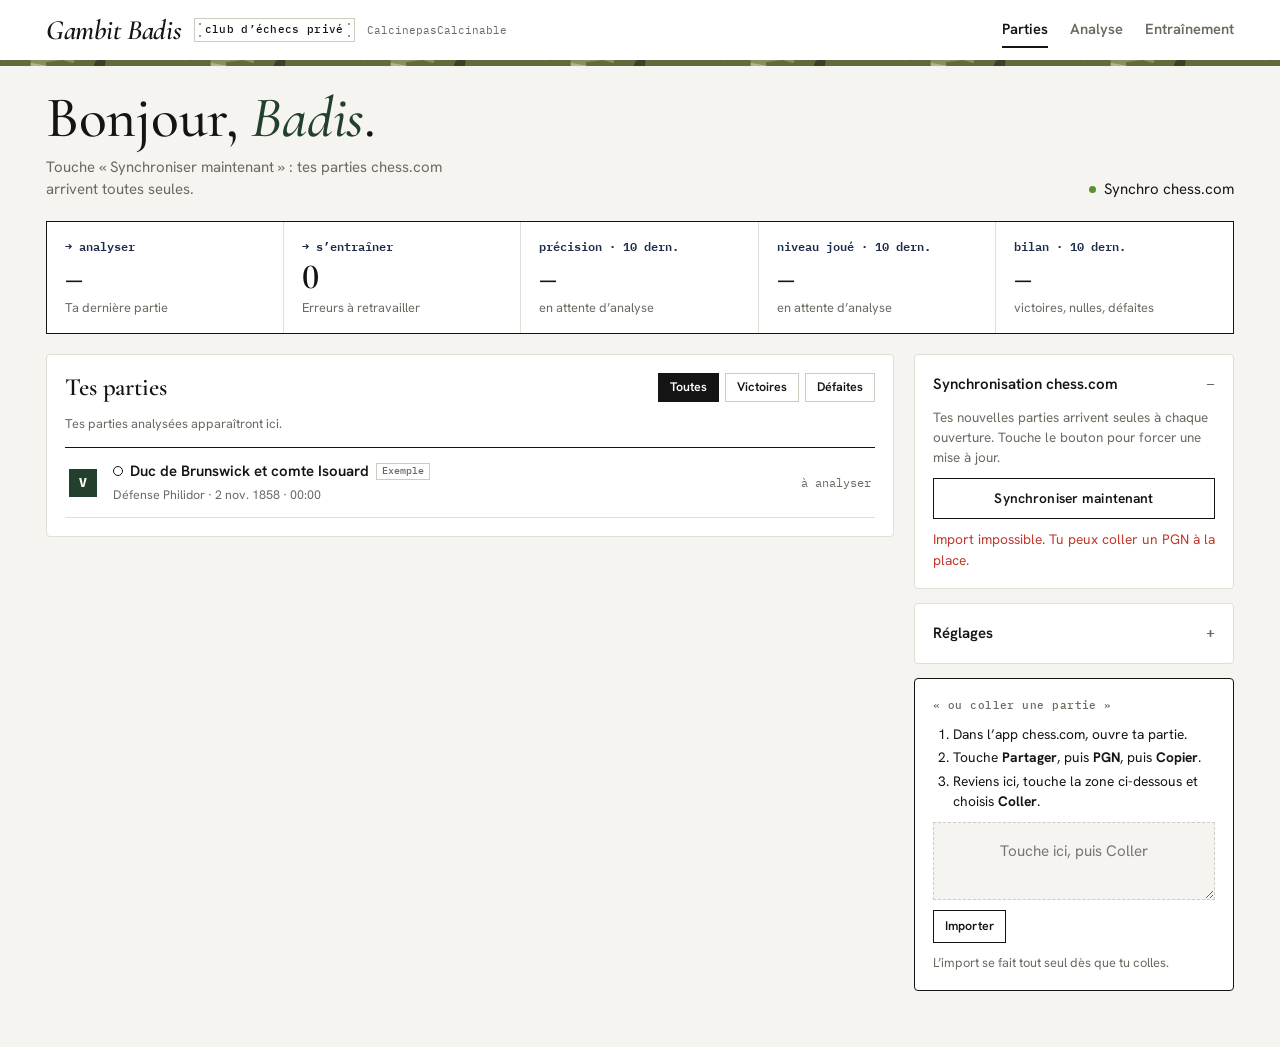
==== commit 8f2fc56d: "Entraînement plus court sans répétition, niveau et bilan des 10 dernières parties - Un exercice fait" ====
--- a/index.html
+++ b/index.html
@@ -112,7 +112,11 @@
 .syncchip.on i{background:var(--win)}
 .syncchip.busy i{background:var(--c-imprecision);animation:pulse 1.2s infinite}
 @keyframes pulse{50%{opacity:.3}}
-.quick{display:grid;grid-template-columns:repeat(3,minmax(0,1fr));border:1px solid var(--ink);background:var(--surface)}
+.quick{display:grid;grid-template-columns:repeat(5,minmax(0,1fr));border:1px solid var(--ink);background:var(--surface)}
+.quick #qRec small{font-family:var(--f-mono);font-size:.8rem;font-weight:500;margin-left:1px}
+.quick #qRec .w{color:var(--win)}.quick #qRec .l{color:var(--loss)}.quick #qRec .d{color:var(--muted)}
+.nextbig{width:100%;margin-top:12px;padding:14px;font-size:1rem}
+@media (max-width:1000px){.quick{grid-template-columns:repeat(3,minmax(0,1fr))}.quick button:nth-child(3){border-right:0}.quick button:nth-child(-n+3){border-bottom:1px solid var(--line)}}
 .quick button{border:0;background:transparent;padding:16px 18px;text-align:left;display:grid;gap:4px;border-right:1px solid var(--line)}
 .quick button:last-child{border-right:0}
 .quick button:hover{background:var(--surface-2)}
@@ -137,7 +141,12 @@
 .dot.w{background:#fff}.dot.b{background:var(--ink)}
 .gmain .sub{font-size:.78rem;color:var(--muted);overflow:hidden;text-overflow:ellipsis;white-space:nowrap}
 .gside{text-align:right;font-size:.74rem;color:var(--muted);font-family:var(--f-mono)}
-.gside .acc{font-weight:600;color:var(--ink);font-size:.95rem}
+.gside .acc{font-weight:600;color:var(--ink);font-size:.95rem;display:block}
+.gstats{display:flex;gap:14px;align-items:center;justify-content:flex-end}
+.gcol{display:grid;justify-items:end;min-width:44px}
+.gbr{display:inline-flex;align-items:center;gap:2px;font-weight:600;color:var(--ink)}
+.gside .acc.lvl.up{color:var(--win)}.gside .acc.lvl.down{color:var(--loss)}
+@media (max-width:480px){.gstats{gap:9px}.gcol{min-width:36px}}
 .tag-ex{font-family:var(--f-mono);font-size:.62rem;border:1px solid var(--line-2);padding:0 5px;color:var(--muted);font-weight:500}
 details.card summary{cursor:pointer;list-style:none;display:flex;justify-content:space-between;align-items:center;font-weight:600}
 details.card summary::-webkit-details-marker{display:none}
@@ -355,13 +364,16 @@
   .dnav{padding-inline:4px}
   .dnav .btn{padding:12px 6px}
   .accs b{font-size:2.3rem}
-  .quick{grid-template-columns:repeat(3,minmax(0,1fr))}
+  .quick{grid-template-columns:repeat(2,minmax(0,1fr))}
+  .quick button{border-bottom:1px solid var(--line)!important}
+  .quick button:nth-child(odd){border-right:1px solid var(--line)!important}.quick button:nth-child(even){border-right:0!important}
+  .quick button:first-child{grid-column:1/-1;border-right:0!important}
   .quick button{border-bottom:0;border-right:1px solid var(--line);padding:10px 10px}
   .quick button:last-child{border-right:0}
   .quick b{font-size:1.45rem}
   .quick span{font-size:.7rem;line-height:1.3}
   .quick .go{font-size:.62rem}
-  #qLast,#qAccSub{display:none}
+  #qLast,#qAccSub,#qRecSub{display:none}
   .welcome .lede{font-size:.9rem}
   /* l'échiquier, puis directement le coach, puis les réglages */
   .ana .boardcol,.drill .boardcol{display:contents}
@@ -418,7 +430,9 @@
     <div class="quick" id="quick">
       <button id="heroLast"><span class="go">→ analyser</span><b id="qLastRes">–</b><span id="qLast">Ta dernière partie</span></button>
       <button id="heroTrain"><span class="go">→ s’entraîner</span><b id="qDue">0</b><span>Erreurs à retravailler</span></button>
-      <button id="heroAcc" tabindex="-1" style="cursor:default"><span class="go">précision moyenne</span><b id="qAcc">–</b><span id="qAccSub">sur tes 10 dernières parties</span></button>
+      <button id="heroAcc" tabindex="-1" style="cursor:default"><span class="go">précision · 10 dern.</span><b id="qAcc">–</b><span id="qAccSub">sur tes 10 dernières parties</span></button>
+      <button id="heroLvl" tabindex="-1" style="cursor:default"><span class="go">niveau joué · 10 dern.</span><b id="qLvl">–</b><span id="qLvlSub">classement –</span></button>
+      <button id="heroRec" tabindex="-1" style="cursor:default"><span class="go">bilan · 10 dern.</span><b id="qRec">–</b><span id="qRecSub">victoires, nulles, défaites</span></button>
     </div>
     <div class="split">
       <div class="card">
@@ -530,9 +544,9 @@
       <div class="view" style="gap:16px;min-width:0">
         <div class="rpanel" id="drillCard"></div>
         <div class="card" style="display:grid;gap:10px">
-          <span class="secttl">révision espacée</span>
-          <div class="boxes" id="boxes"></div>
-          <div class="note">Chaque position vient d’une de tes vraies parties. Trouvée du premier coup, elle revient plus tard (1, 3, 7, 16 puis 35 jours). Ratée, elle revient demain. Tu passes à la suivante quand tu le décides.</div>
+          <span class="secttl">ta progression</span>
+          <div class="boxes" id="boxes" style="grid-template-columns:repeat(3,1fr)"></div>
+          <div class="note">Chaque position vient d’une de tes vraies parties, les plus graves d’abord. Un exercice fait ne revient plus.</div>
         </div>
       </div>
     </div>
@@ -802,13 +816,12 @@
   return { did: did, id: id, ply: ply, g: g, ev: a.evals[ply], r: rev[ply], fen: g.fens[ply] };
 }
 function dueList(){
-  var now = Date.now();
-  return Object.keys(S.drills).filter(function(d){ var s = S.drills[d]; return s.due <= now && drillData(d); })
-    .sort(function(a, b){ return (S.drills[a].seen ? 0 : 1) - (S.drills[b].seen ? 0 : 1) || S.drills[a].due - S.drills[b].due; });
+  return Object.keys(S.drills).filter(function(d){ var s = S.drills[d]; return !(s.done || s.seen) && drillData(d); });
 }
 function updateDue(){
   var n = dueList().length;
   ['#duePill', '#duePill2'].forEach(function(s){ var p = $(s); if (p) { p.textContent = n; p.hidden = !n; } });
+  var q = $('#qDue'); if (q) q.textContent = n;
 }
 
 // ---------------- rendu de l'échiquier ----------------
@@ -866,7 +879,7 @@
   ['parties','analyse','entrainement'].forEach(function(v){ $('#v-' + v).hidden = v !== t; });
   if (t === 'parties') renderGames();
   if (t === 'analyse') { if (!S.cur) { var ids = sortedIds(); if (ids.length) openGame(ids[0], false); } else renderAnalysis(); }
-  if (t === 'entrainement') { renderDrill(); }
+  if (t === 'entrainement') { if (!S.drillState || S.drillState.over || !S.drills[S.drillCur] || drillDone(S.drillCur)) { DR.order = []; openDrill(0); } else renderDrill(); }
   try { window.scrollTo(0, 0); } catch(e){}
 }
 $$('[data-tab]').forEach(function(b){ b.addEventListener('click', function(){ setTab(b.dataset.tab); }); });
@@ -898,13 +911,17 @@
       var res = C.myResult(g, me);
       var opp = me === 'w' ? g.black : g.white, oppElo = me === 'w' ? g.blackElo : g.whiteElo;
       var rev = getReview(id); var acc = rev ? C.accuracy(rev, me) : null;
+      var myElo = me === 'w' ? g.whiteElo : g.blackElo, lvl = acc != null ? gameRating(acc, myElo) : null;
+      var nBril = rev ? rev.filter(function(r){ return r && r.mover === me && r.cls === 'brillant'; }).length : 0;
+      var nGreat = rev ? rev.filter(function(r){ return r && r.mover === me && r.cls === 'unique'; }).length : 0;
       var running = Run.active === id;
       var sub = [TC_FR[g.tclass] || '', g.opening, fmtDate(g.ts)].filter(Boolean).join(' · ');
       return '<button class="grow" data-id="' + esc(id) + '">' +
         '<span class="res ' + res + '">' + res + '</span>' +
         '<span class="gmain"><span class="who"><span class="dot ' + me + '" title="' + (me === 'w' ? 'Tu jouais les Blancs' : 'Tu jouais les Noirs') + '"></span><span class="n">' + esc(opp) + (oppElo ? ' <span class="muted" style="font-weight:500">(' + oppElo + ')</span>' : '') + '</span>' + (rec.demo ? ' <span class="tag-ex">Exemple</span>' : '') + '</span>' +
         '<span class="sub">' + esc(sub) + '</span></span>' +
-        '<span class="gside">' + (acc != null ? '<span class="acc">' + acc.toFixed(1) + '</span><br>précision' : running ? 'analyse…' : 'à analyser') + '</span></button>';
+        '<span class="gside">' + (acc != null ? '<span class="gstats">' + (nBril ? '<span class="gbr" title="Coups brillants">' + clsIcon('brillant', 16) + (nBril > 1 ? nBril : '') + '</span>' : '') + (nGreat ? '<span class="gbr" title="Très bons coups">' + clsIcon('unique', 16) + (nGreat > 1 ? nGreat : '') + '</span>' : '') +
+          '<span class="gcol"><span class="acc">' + acc.toFixed(1) + '</span>précision</span>' + (lvl != null ? '<span class="gcol"><span class="acc lvl' + (myElo && lvl > myElo + 25 ? ' up' : myElo && lvl < myElo - 25 ? ' down' : '') + '">' + lvl + '</span>niveau</span>' : '') + '</span>' : running ? 'analyse…' : 'à analyser') + '</span></button>';
     }).join('');
   }
   $$('.grow', el).forEach(function(b){ b.addEventListener('click', function(){ openGame(b.dataset.id, true); }); });
@@ -959,7 +976,7 @@
   var h = new Date().getHours();
   var hello = h < 5 ? 'Encore debout' : h < 12 ? 'Bonjour' : h < 18 ? 'Bon après-midi' : 'Bonsoir';
   $('#heroTitle').innerHTML = hello + ', <em>Badis</em>.';
-  var ids = realIds(), due = Object.keys(S.drills).filter(function(d){ return S.drills[d].due <= Date.now() && drillData(d); }).length;
+  var ids = realIds(), due = dueList().length;
   var analyzed = ids.filter(function(id){ return S.analyses[id]; });
   var accs = analyzed.slice(0, 10).map(function(id){ var r = getReview(id); return r ? C.accuracy(r, meOf(id)) : null; }).filter(function(x){ return x != null; });
   var acc = accs.length ? accs.reduce(function(a, b){ return a + b; }, 0) / accs.length : null;
@@ -978,8 +995,20 @@
   $('#qDue').textContent = due;
   $('#qAcc').textContent = acc != null ? acc.toFixed(1).replace('.', ',') : '–';
   $('#qAccSub').textContent = accs.length ? 'sur tes ' + accs.length + ' dernières parties analysées' : 'en attente d’analyse';
-}
-$('#heroTrain').addEventListener('click', function(){ DR.game = null; setTab('entrainement'); openDrill(0); });
+  // niveau joué moyen et bilan sur les 10 dernières parties
+  var last10 = ids.slice(0, 10), lv = [], rec = { V: 0, N: 0, D: 0 }, elos = [];
+  last10.forEach(function(id){
+    var gg = getGame(id); if (!gg) return; var mm = meOf(id), rr = C.myResult(gg, mm); if (rec[rr] != null) rec[rr]++;
+    var el = mm === 'w' ? gg.whiteElo : gg.blackElo; if (el) elos.push(el);
+    var rv = getReview(id); if (rv) { var gr = gameRating(C.accuracy(rv, mm), el); if (gr != null) lv.push(gr); }
+  });
+  var avg = function(a){ return a.length ? Math.round(a.reduce(function(x, y){ return x + y; }, 0) / a.length) : null; };
+  var lvA = avg(lv), eloNow = elos.length ? elos[0] : null;
+  $('#qLvl').textContent = lvA != null ? Math.round(lvA / 25) * 25 : '–';
+  $('#qLvlSub').textContent = eloNow ? 'ton classement : ' + eloNow + (lvA != null ? ' (' + (lvA >= eloNow ? '+' : '') + (Math.round(lvA / 25) * 25 - eloNow) + ')' : '') : 'en attente d’analyse';
+  $('#qRec').innerHTML = last10.length ? '<span class="w">' + rec.V + '<small>V</small></span> <span class="d">' + rec.N + '<small>N</small></span> <span class="l">' + rec.D + '<small>D</small></span>' : '–';
+}
+$('#heroTrain').addEventListener('click', function(){ DR.game = null; DR.order = []; setTab('entrainement'); openDrill(0); });
 $('#heroLast').addEventListener('click', function(){ var ids = realIds(); if (ids.length) openGame(ids[0], true); });
 
 $('#pgnIn').addEventListener('paste', function(){ setTimeout(function(){ if (C.splitPgns($('#pgnIn').value).length) $('#pgnBtn').click(); }, 60); });
@@ -1587,7 +1616,7 @@
   f.innerHTML = h;
   var b;
   if ((b = $('#fStart'))) b.addEventListener('click', function(){ goPly(1); });
-  if ((b = $('#fTrain'))) b.addEventListener('click', function(){ DR.game = S.cur; setTab('entrainement'); openDrill(0); });
+  if ((b = $('#fTrain'))) b.addEventListener('click', function(){ DR.game = S.cur; DR.order = []; setTab('entrainement'); openDrill(0); });
   if ((b = $('#fPrev'))) b.addEventListener('click', function(){ $('#nPrev').click(); });
   if ((b = $('#fNext'))) b.addEventListener('click', function(){ $('#nNext').click(); });
   if ((b = $('#fExit'))) b.addEventListener('click', exitVar);
@@ -1757,86 +1786,95 @@
 };
 
 // ---------------- vue : entraînement ----------------
-/* Déroulé d'un exercice :
+/* Déroulé d'un exercice (court et sans répétition) :
    solve  : tu cherches le meilleur coup (2 essais, indice possible)
    guided : tu n'as pas trouvé → la flèche te montre le coup, tu le joues toi-même
-   line   : coup trouvé → explication + suite de Stockfish : l'adversaire répond tout seul,
-            tu joues tes coups ; quand la ligne connue est finie, le moteur continue.
-   On ne passe à l'exercice suivant que sur ton clic. */
-var DR = { order: [], idx: -1, scored: {} };
+   line   : coup trouvé → explication ; l'adversaire répond, et tu joues la suite
+            seulement tant qu'elle est forcée (échec, prise, mat), 3 coups au plus.
+   Un exercice fait (réussi ou non) est terminé : il ne revient plus. */
+var DR = { order: [], idx: -1, scored: {}, game: null };
+function drillDone(d){ var s = S.drills[d]; return !!(s && (s.done || s.seen)); }
+var SEV = { gaffe: 3, manquee: 2, erreur: 1 };
 function drillOrder(){
-  var now = Date.now();
-  var all = Object.keys(S.drills).filter(function(d){ return drillData(d) && (!DR.game || d.indexOf(DR.game + '_') === 0); });
-  var due = all.filter(function(d){ return S.drills[d].due <= now; })
-    .sort(function(a, b){ return (S.drills[a].seen ? 0 : 1) - (S.drills[b].seen ? 0 : 1) || S.drills[a].due - S.drills[b].due; });
-  var rest = all.filter(function(d){ return due.indexOf(d) < 0; }).sort(function(a, b){ return (S.drills[b].created || 0) - (S.drills[a].created || 0); });
-  return { list: due.concat(rest), due: due.length };
+  var all = Object.keys(S.drills).filter(function(d){ return !drillDone(d) && drillData(d) && (!DR.game || d.indexOf(DR.game + '_') === 0); });
+  all.sort(function(a, b){
+    var ra = drillData(a).r, rb = drillData(b).r;
+    return (SEV[rb.cls] || 0) - (SEV[ra.cls] || 0) || rb.loss - ra.loss;
+  });
+  return { list: all, due: all.length };
 }
 function newDrillState(D){
-  return { phase: 'solve', tries: 0, hint: false, fen: D.fen, hist: [], line: D.ev.pv ? D.ev.pv.slice() : [D.ev.best], k: 0, msg: null, msgKind: null, cur: 0, helped: false, thinking: false, wrong: null };
-}
-function openDrill(i){
-  var o = drillOrder(); DR.order = o.list;
+  var st = { phase: 'solve', tries: 0, hint: false, fen: D.fen, hist: [], line: D.ev.pv ? D.ev.pv.slice() : [D.ev.best], k: 0, msg: null, msgKind: null, cur: 0, helped: false, thinking: false, wrong: null, mine: 0 };
+  if (drillDone(D.did)) { st.review = true; }
+  return st;
+}
+function openDrill(i, keepOrder){
+  if (!keepOrder || !DR.order.length) DR.order = drillOrder().list;
   if (!DR.order.length) { S.drillCur = null; S.drillState = null; renderDrill(); return; }
   DR.idx = Math.max(0, Math.min(DR.order.length - 1, i));
   S.drillCur = DR.order[DR.idx]; S.drillSel = null;
   var D = drillData(S.drillCur); S.drillState = D ? newDrillState(D) : null;
+  if (D && S.drillState.review) showSolution(D);
   renderDrill();
 }
 function scoreDrill(D, ok, clean){
-  if (DR.scored[D.did]) return;
+  if (DR.scored[D.did] || drillDone(D.did)) return;
   DR.scored[D.did] = 1;
   var s = Object.assign({}, S.drills[D.did]);
-  s.seen = (s.seen || 0) + 1; s.last = Date.now();
-  if (ok && clean) { s.box = Math.min(5, (s.box || 0) + 1); s.ok = (s.ok || 0) + 1; }
-  else if (ok) { s.box = Math.max(1, s.box || 1); s.ok = (s.ok || 0) + 1; }
-  else { s.box = 1; s.ko = (s.ko || 0) + 1; }
-  s.due = Date.now() + (ok ? INTERVALS[s.box] : 1) * DAY - 3600000;
+  s.seen = (s.seen || 0) + 1; s.last = Date.now(); s.done = true; s.ok = ok ? 1 : 0; s.clean = !!(ok && clean);
   Store.put('drills', D.did, s);
   updateDue();
 }
 function sideToMove(fen){ return fen.split(' ')[1]; }
 function mySide(D){ return D.r.mover; }
+// rejoue la courte suite sans interaction (exercice déjà fait, revu avec ◀)
+function showSolution(D){
+  var st = S.drillState; st.phase = 'line'; st.helped = true;
+  pushLineMove(D, st.line[0], 'meilleur');
+  if (st.line[1] && !st.over) pushLineMove(D, st.line[1], 'meilleur');
+  st.over = 'Exercice déjà fait.'; st.anim = null;
+}
+function finishDrill(D, text){
+  var st = S.drillState; if (!st || st.over) return;
+  st.over = text || 'Exercice terminé.';
+  scoreDrill(D, !st.helped, !st.hint && st.tries === 0);
+}
 
 function renderDrill(){
-  if (!S.drillCur || !S.drills[S.drillCur] || !S.drillState) { var o = drillOrder(); DR.order = o.list; if (DR.order.length) { openDrill(0); return; } }
+  if (!S.drillCur || !S.drills[S.drillCur] || !S.drillState) { if (!DR.order.length) DR.order = drillOrder().list; if (DR.order.length) { openDrill(Math.max(0, DR.idx), true); return; } }
   var card = $('#drillCard'), dEl = $('#dboard');
-  var cnt = [0, 0, 0, 0, 0];
-  Object.keys(S.drills).forEach(function(d){ var b = Math.min(5, Math.max(1, S.drills[d].box || 1)); if (S.drills[d].seen) cnt[b - 1]++; });
-  $('#boxes').innerHTML = ['Boîte 1', 'Boîte 2', 'Boîte 3', 'Boîte 4', 'Boîte 5'].map(function(l, k){ return '<div><b>' + cnt[k] + '</b><span>' + l + '</span></div>'; }).join('');
+  var total = Object.keys(S.drills).filter(function(d){ return drillData(d); }).length;
+  var doneN = Object.keys(S.drills).filter(function(d){ return drillDone(d) && drillData(d); }).length;
+  var okN = Object.keys(S.drills).filter(function(d){ return drillDone(d) && S.drills[d].ok && drillData(d); }).length;
+  $('#boxes').innerHTML = '<div><b>' + (total - doneN) + '</b><span>à faire</span></div><div><b>' + doneN + '</b><span>faits</span></div><div><b>' + okN + '</b><span>trouvés</span></div>';
   var D = S.drillCur && drillData(S.drillCur);
   if (!D) {
     drawBoard(dEl, 'rnbqkbnr/pppppppp/8/8/8/8/PPPPPPPP/RNBQKBNR w KQkq - 0 1', {});
-    var total = Object.keys(S.drills).length;
-    card.innerHTML = '<div class="eyebrow">Entraînement</div><h2>' + (total ? 'Exercices en préparation' : 'Tes erreurs deviendront tes exercices') + '</h2><div class="note">Chaque erreur, gaffe ou occasion manquée d’une partie analysée devient une position à résoudre, que tu revois juste avant de l’oublier.</div><div><button class="btn primary" id="goParties">Voir mes parties</button></div>';
+    card.innerHTML = '<div class="coachrow"><div class="coachav">♞</div><div class="bubble"><div class="bt">' + (total ? 'Tout est fait 👏' : 'Tes erreurs deviendront tes exercices') + '</div><p>' + (total ? 'Tu as travaillé toutes tes erreurs analysées. Les prochaines arriveront avec tes nouvelles parties.' : 'Chaque erreur, gaffe ou occasion manquée d’une partie analysée devient une position à résoudre.') + '</p><div class="bbtns"><button class="bbtn" id="goParties">Voir mes parties</button></div></div></div>';
     $('#goParties').addEventListener('click', function(){ setTab('parties'); });
     $('#dTop').innerHTML = ''; $('#dNav').innerHTML = '';
     updateDue(); return;
   }
   var st = S.drillState, me = mySide(D);
-  // position affichée (on peut revenir en arrière dans la ligne)
   var shownFen = st.cur < st.hist.length ? st.hist[st.cur].fenBefore : st.fen;
   var shownHist = st.hist.slice(0, st.cur);
   var last = shownHist[shownHist.length - 1];
   var arrows = [], hl = last ? [last.from, last.to] : [], badge = null, hlColor = null;
   if (last && last.cls) { badge = { sq: last.to, cls: last.cls }; hlColor = CLS_COLOR(last.cls); }
   var live = st.cur === st.hist.length;
-  var expected = live ? st.line[st.k] : null;
-  if (live && expected && (st.phase === 'guided' || st.showNext)) arrows.push({ from: expected.slice(0, 2), to: expected.slice(2, 4), color: 'var(--c-meilleur)' });
+  var expected = live && !st.over ? st.line[st.k] : null;
+  if (expected && (st.phase === 'guided' || st.showNext)) arrows.push({ from: expected.slice(0, 2), to: expected.slice(2, 4), color: 'var(--c-meilleur)' });
   if (live && st.wrong) { hl = [st.wrong.from, st.wrong.to]; hlColor = 'var(--c-gaffe)'; }
   var targets = null;
   if (S.drillSel && live) { targets = {}; new Chess(st.fen).moves({ square: S.drillSel, verbose: true }).forEach(function(m){ targets[m.to] = 1; }); }
-  drawBoard(dEl, live && st.wrong ? st.wrong.fenAfter : shownFen, { flip: me === 'b', sel: live ? S.drillSel : null, targets: targets, hint: live && st.hint && st.phase === 'solve' && expected ? expected.slice(0, 2) : null, hl: hl, hlColor: hlColor, arrows: arrows, badge: badge, check: kingInCheck(live && st.wrong ? st.wrong.fenAfter : shownFen) });
+  drawBoard(dEl, live && st.wrong ? st.wrong.fenAfter : shownFen, { flip: me === 'b', sel: live ? S.drillSel : null, targets: targets, hint: expected && st.hint && st.phase === 'solve' ? expected.slice(0, 2) : null, hl: hl, hlColor: hlColor, arrows: arrows, badge: badge, check: kingInCheck(live && st.wrong ? st.wrong.fenAfter : shownFen) });
   dEl.setAttribute('data-b', bTheme);
   if (st.anim) { animatePiece(dEl, st.anim.from, st.anim.to, me === 'b'); st.anim = null; }
 
-  // en-tête : position dans la série
-  var o = drillOrder(), dueN = o.due;
-  $('#dTop').innerHTML = '<div class="row" style="justify-content:space-between"><span class="secttl">exercice ' + (DR.idx + 1) + ' sur ' + DR.order.length + (DR.game ? ' · cette partie' : (dueN ? ' · ' + dueN + ' à revoir aujourd’hui' : '')) + '</span>' + (DR.game ? '<button class="btn small ghost" id="dAll">Toutes mes erreurs</button>' : '<span class="secttl">boîte ' + Math.max(1, S.drills[D.did].box || 1) + '</span>') + '</div>';
-  var da = $('#dAll'); if (da) da.addEventListener('click', function(){ DR.game = null; openDrill(0); });
+  $('#dTop').innerHTML = '<div class="row" style="justify-content:space-between"><span class="secttl">exercice ' + (DR.idx + 1) + ' sur ' + DR.order.length + (DR.game ? ' · cette partie' : '') + '</span>' + (DR.game ? '<button class="btn small ghost" id="dAll">Toutes mes erreurs</button>' : '<span class="secttl">' + C.CLASSES[D.r.cls].label.toLowerCase() + '</span>') + '</div>';
+  var da = $('#dAll'); if (da) da.addEventListener('click', function(){ DR.game = null; DR.order = []; openDrill(0); });
 
   var opp = me === 'w' ? D.g.black : D.g.white;
-  var html = '';
   var ctx = '<p class="dctx">Contre <b>' + esc(opp) + '</b>' + (D.g.ts ? ', ' + new Date(D.g.ts).toLocaleDateString('fr-FR', { day: 'numeric', month: 'long' }) : '') + ' · tu jouais les ' + (me === 'w' ? 'Blancs' : 'Noirs') + '.<br>Dans la partie : ' + clsIcon(D.r.cls, 16) + ' <b class="mono">' + esc(moveNo(D.ply) + FR(D.r.san)) + '</b> (' + C.CLASSES[D.r.cls].label.toLowerCase() + ').</p>';
   var bubble;
   if (st.phase === 'solve') {
@@ -1846,71 +1884,60 @@
   } else if (st.phase === 'guided') {
     var bi = C.uciInfo(st.fen, expected);
     bubble = '<div class="bt">' + clsIcon('meilleur', 22) + '<span>Le meilleur coup était <span class="mono">' + esc(FR(bi ? bi.san : '')) + '</span></span></div>' + ctx +
-      '<p>' + esc(D.r.reasons.join(' ') || 'Suis la flèche verte.') + '</p>' +
-      '<div class="feedback info">Joue-le toi-même sur l’échiquier en suivant la flèche verte.</div>';
+      '<div class="feedback info">Joue-le sur l’échiquier en suivant la flèche verte.</div>';
     if (st.msg) bubble += '<div class="feedback ' + st.msgKind + '">' + st.msg + '</div>';
   } else {
-    // ligne
     var bestSan = st.hist[0] ? st.hist[0].san : '';
-    var head = st.helped ? '<div class="bt">' + clsIcon('meilleur', 22) + '<span>Voilà le bon coup : <span class="mono">' + esc(FR(bestSan)) + '</span></span></div>'
-                         : '<div class="bt">' + clsIcon('meilleur', 22) + '<span>Bravo, <span class="mono">' + esc(FR(bestSan)) + '</span> est le meilleur coup !</span></div>';
-    bubble = head;
+    bubble = st.review ? '<div class="bt">' + clsIcon('meilleur', 22) + '<span>Solution : <span class="mono">' + esc(FR(bestSan)) + '</span></span></div>'
+      : st.helped ? '<div class="bt">' + clsIcon('meilleur', 22) + '<span>Voilà le bon coup : <span class="mono">' + esc(FR(bestSan)) + '</span></span></div>'
+      : '<div class="bt">' + clsIcon('meilleur', 22) + '<span>Bravo, <span class="mono">' + esc(FR(bestSan)) + '</span> est le meilleur coup !</span></div>';
     var a = S.analyses[D.id];
     var evPlayed = a && a.evals[D.ply + 1], evBest = D.ev;
     bubble += '<div class="cmp"><div>' + clsIcon(D.r.cls, 18) + '<span class="cl">Dans la partie <b class="mono">' + esc(FR(D.r.san)) + '</b></span>' + evChip(evPlayed) + '</div><div>' + clsIcon('meilleur', 18) + '<span class="cl">Meilleur <b class="mono">' + esc(FR(bestSan)) + '</b></span>' + evChip(evBest) + '</div></div>';
     var why = D.r.reasons.filter(function(x){ return !/^Joué en|^Il ne te restait|^Le meilleur coup était/.test(x); });
     var adv = function(ev){ if (!ev) return ''; var v = (me === 'w' ? 1 : -1) * C.cpOf(ev); if (ev.mate != null && ev.mate !== 0) return v > 0 ? 'tu as un mat forcé' : 'l’adversaire a un mat forcé'; var x = Math.abs(v) / 100; return x < 0.3 ? 'la position est équilibrée' : (v > 0 ? 'tu as l’avantage (' : 'l’adversaire a l’avantage (') + x.toFixed(1).replace('.', ',') + ' pion' + (x >= 2 ? 's' : '') + ')'; };
-    why.push('Après ' + FR(D.r.san) + ', ' + adv(evPlayed) + ' ; après ' + FR(bestSan) + ', ' + adv(evBest) + '. Ton coup t’a coûté ' + Math.round(D.r.loss) + ' % de chances de gain.');
+    why.push('Après ' + FR(D.r.san) + ', ' + adv(evPlayed) + ' ; après ' + FR(bestSan) + ', ' + adv(evBest) + '.');
     bubble += '<p><b>Pourquoi :</b> ' + esc(why.join(' ')) + '</p>';
-    bubble += '<div id="drAi">' + (AI.moveOut[D.id + ':' + D.ply] || '') + '</div>';
-    bubble += '<div class="bbtns"><button class="bbtn" id="dWhy">Explique-moi en détail</button></div>';
-  }
-  html += '<div class="coachrow"><div class="coachav">♞</div><div class="bubble">' + bubble + '</div></div>';
-
-  if (st.phase === 'line') {
-    // la suite jouée
     var seq = st.hist.map(function(h, i){
       var p = D.ply + i;
       return '<button class="lmv' + (i === st.cur - 1 ? ' cur' : '') + '" data-i="' + (i + 1) + '">' + (i === 0 || p % 2 === 0 ? '<span class="no">' + moveNo(p).trim() + '</span>' : '') + (h.cls ? clsIcon(h.cls, 14) : '') + '<span>' + esc(FR(h.san)) + '</span></button>';
     }).join('');
-    var turnMine = live && sideToMove(st.fen) === me;
-    var status;
-    if (st.over) status = st.over;
-    else if (!live) status = 'Tu regardes un coup précédent. Reviens au dernier coup pour continuer.';
-    else if (st.thinking) status = 'Stockfish cherche le meilleur coup…';
-    else if (turnMine) status = st.showNext ? 'Joue le coup de la flèche.' : 'À toi : trouve la suite du moteur.';
-    else status = 'L’adversaire répond…';
-    html += '<div class="dline"><div class="row" style="justify-content:space-between"><span class="secttl">Suite de Stockfish</span>' + (live && st.fen ? evChip(st.lastEv) : '') + '</div><div class="lseq">' + seq + '</div>' +
-      '<div class="lstatus">' + esc(status) + '</div>' +
+    var turnMine = live && !st.over && sideToMove(st.fen) === me;
+    var status = st.over ? st.over : !live ? 'Tu regardes un coup précédent.' : turnMine ? (st.showNext ? 'Joue le coup de la flèche.' : 'Continue : trouve le coup suivant.') : 'L’adversaire répond…';
+    bubble += '<div class="dline"><div class="lseq">' + seq + '</div><div class="lstatus">' + (st.over ? '✓ ' : '') + esc(status) + '</div>' +
       (st.msg ? '<div class="feedback ' + st.msgKind + '">' + st.msg + '</div>' : '') +
-      '<div class="row">' +
-        '<button class="btn small" id="lBack"' + (st.cur <= 1 ? ' disabled' : '') + '>◀</button>' +
-        '<button class="btn small" id="lFwd"' + (live ? ' disabled' : '') + '>▶</button>' +
-        (turnMine && !st.over && !st.showNext && !st.thinking ? '<button class="btn small" id="lShow">Montre-moi le coup</button>' : '') +
-        '<button class="btn small ghost" id="lRestart">Recommencer l’exercice</button>' +
-      '</div></div>';
-  }
-  card.innerHTML = html;
-  // navigation entre exercices
-  $('#dNav').innerHTML = '<button class="btn" id="dPrev"' + (DR.idx <= 0 ? ' disabled' : '') + '>◀ Exercice précédent</button>' +
+      '<div class="bbtns">' + (st.hist.length > 1 ? '<button class="bbtn alt" id="lBack"' + (st.cur <= 1 ? ' disabled' : '') + '>◀</button><button class="bbtn alt" id="lFwd"' + (live ? ' disabled' : '') + '>▶</button>' : '') +
+      (turnMine && !st.showNext ? '<button class="bbtn alt" id="lShow">Montre-moi le coup</button>' : '') +
+      (st.over && !st.review ? '<button class="bbtn alt" id="dWhy">Explique-moi en détail</button>' : '') + '</div>' +
+      '<div id="drAi">' + (AI.moveOut[D.id + ':' + D.ply] || '') + '</div></div>';
+  }
+  card.innerHTML = '<div class="coachrow"><div class="coachav">♞</div><div class="bubble">' + bubble + '</div></div>' +
+    (st.over && DR.idx < DR.order.length - 1 ? '<button class="btn primary nextbig" id="dNext2">Exercice suivant ▶</button>' : st.over ? '<button class="btn primary nextbig" id="dEnd">Terminé : retour à mes parties</button>' : '');
+  $('#dNav').innerHTML = '<button class="btn" id="dPrev"' + (DR.idx <= 0 ? ' disabled' : '') + '>◀ Précédent</button>' +
     '<button class="btn small ghost" id="dOpen">Voir dans la partie</button>' +
-    '<button class="btn primary" id="dNext"' + (DR.idx >= DR.order.length - 1 ? ' disabled' : '') + '>Exercice suivant ▶</button>';
+    '<button class="btn' + (st.over ? ' primary' : '') + '" id="dNext"' + (DR.idx >= DR.order.length - 1 ? ' disabled' : '') + '>' + (st.over ? 'Suivant ▶' : 'Passer ▶') + '</button>';
 
   var b;
   if ((b = $('#dHint'))) b.addEventListener('click', function(){ st.hint = true; st.msg = 'La bonne pièce est en surbrillance.'; st.msgKind = 'info'; renderDrill(); });
-  if ((b = $('#dGive'))) b.addEventListener('click', function(){ st.phase = 'guided'; st.helped = true; st.msg = null; st.wrong = null; scoreDrill(D, false); renderDrill(); });
+  if ((b = $('#dGive'))) b.addEventListener('click', function(){ st.phase = 'guided'; st.helped = true; st.msg = null; st.wrong = null; renderDrill(); });
   if ((b = $('#dWhy'))) b.addEventListener('click', function(){ AI.move(D.id, D.ply, $('#drAi')); });
   if ((b = $('#lBack'))) b.addEventListener('click', function(){ st.cur = Math.max(1, st.cur - 1); st.msg = null; renderDrill(); });
   if ((b = $('#lFwd'))) b.addEventListener('click', function(){ st.cur = Math.min(st.hist.length, st.cur + 1); var h = st.hist[st.cur - 1]; if (h) st.anim = { from: h.from, to: h.to }; renderDrill(); });
   if ((b = $('#lShow'))) b.addEventListener('click', function(){ st.showNext = true; st.msg = null; renderDrill(); });
-  if ((b = $('#lRestart'))) b.addEventListener('click', function(){ S.drillState = newDrillState(D); S.drillSel = null; renderDrill(); });
-  $('#dPrev').addEventListener('click', function(){ openDrill(DR.idx - 1); });
-  $('#dNext').addEventListener('click', function(){ openDrill(DR.idx + 1); });
+  var next = function(){ openDrill(DR.idx + 1, true); };
+  if ((b = $('#dNext2'))) b.addEventListener('click', next);
+  if ((b = $('#dEnd'))) b.addEventListener('click', function(){ setTab('parties'); });
+  $('#dPrev').addEventListener('click', function(){ openDrill(DR.idx - 1, true); });
+  $('#dNext').addEventListener('click', next);
   $('#dOpen').addEventListener('click', function(){ openGame(D.id, true); goPly(D.ply + 1); });
   updateDue();
 }
-
-// le coup attendu est joué (par toi ou par l'adversaire) : on avance dans la ligne
+document.addEventListener('keydown', function(e){
+  if (S.tab !== 'entrainement' || (e.target && /INPUT|TEXTAREA|SELECT/.test(e.target.tagName))) return;
+  if ((e.key === 'Enter' || e.key === 'ArrowRight') && S.drillState && S.drillState.over && DR.idx < DR.order.length - 1) { e.preventDefault(); openDrill(DR.idx + 1, true); }
+  if (e.key === 'ArrowLeft' && DR.idx > 0) { e.preventDefault(); openDrill(DR.idx - 1, true); }
+});
+
 function pushLineMove(D, uci, cls){
   var st = S.drillState, c = new Chess(st.fen);
   var mv = c.move({ from: uci.slice(0, 2), to: uci.slice(2, 4), promotion: uci[4] || 'q' });
@@ -1918,38 +1945,37 @@
   st.hist.push({ san: mv.san, from: mv.from, to: mv.to, fenBefore: st.fen, cls: cls || null });
   st.fen = c.fen(); st.k++; st.cur = st.hist.length; st.anim = { from: mv.from, to: mv.to };
   Sound.play(Sound.san(mv.san, mv.captured));
-  if (c.in_checkmate()) st.over = 'Échec et mat. Ligne terminée.';
-  else if (c.in_draw() || c.moves().length === 0) st.over = 'Nulle. Ligne terminée.';
+  if (c.in_checkmate()) st.over = 'Échec et mat !';
+  else if (c.in_draw() || c.moves().length === 0) st.over = 'Nulle.';
   return true;
+}
+// coup suivant de la ligne à toi : on continue seulement s'il est forcé (échec, prise, mat)
+function forcingNext(st){
+  var u = st.line[st.k]; if (!u) return false;
+  var info = C.uciInfo(st.fen, u); if (!info) return false;
+  return info.check || !!info.captured;
 }
 function continueLine(D){
   var st = S.drillState;
-  if (st.over || S.drillState !== st) return;
+  if (!st || st.over) { renderDrill(); return; }
   var me = mySide(D);
-  var ensure = st.k < st.line.length ? Promise.resolve() : (st.thinking = true, renderDrill(), Engine.evalPos(st.fen, 'eclair').then(function(ev){
-    st.thinking = false;
-    if (ev && ev.best && ev.best !== '(none)') { st.line = st.line.concat(ev.pv && ev.pv.length ? ev.pv : [ev.best]); st.lastEv = ev; }
-    else st.over = 'Plus de coup à jouer.';
-  }, function(){ st.thinking = false; st.over = 'Le moteur ne répond pas.'; }));
-  ensure.then(function(){
-    if (S.drillState !== st) return;
-    if (!st.over && sideToMove(st.fen) !== me) {
-      setTimeout(function(){
-        if (S.drillState !== st || st.cur !== st.hist.length) return;
-        pushLineMove(D, st.line[st.k], 'meilleur');
-        Engine.evalPos(st.fen, 'eclair').then(function(ev){ if (S.drillState === st) { st.lastEv = ev; if (st.k >= st.line.length && ev && ev.pv) st.line = st.line.concat(ev.pv); renderDrill(); } }).catch(function(){});
-        renderDrill();
-        continueLine(D);
-      }, 650);
-    }
-    renderDrill();
-  });
+  if (sideToMove(st.fen) !== me) {
+    if (!st.line[st.k]) { finishDrill(D); renderDrill(); return; }
+    setTimeout(function(){
+      if (S.drillState !== st || st.over) return;
+      pushLineMove(D, st.line[st.k], null);
+      if (!st.over && (st.mine >= 3 || !forcingNext(st))) finishDrill(D, st.helped ? 'Exercice terminé.' : 'Exercice réussi.');
+      else if (st.over) finishDrill(D, st.over);
+      renderDrill();
+    }, 600);
+  } else if (!st.line[st.k]) finishDrill(D);
+  renderDrill();
 }
 
 $('#dboard').addEventListener('click', function(e){
   var sqEl = e.target.closest('.sq'); if (!sqEl) return;
   var D = S.drillCur && drillData(S.drillCur); var st = S.drillState; if (!D || !st) return;
-  if (st.cur !== st.hist.length || st.over || st.thinking) return;
+  if (st.cur !== st.hist.length || st.over) return;
   var me = mySide(D);
   if (sideToMove(st.fen) !== me) return;
   if (st.wrong) { st.wrong = null; }
@@ -1965,26 +1991,24 @@
         okAlt = C.winPct(sgn * C.cpOf(D.ev)) - C.winPct(sgn * C.cpOf(D.ev.second)) < 3;
       }
       if (uci === exp || okAlt) {
-        if (st.phase === 'solve') scoreDrill(D, true, !st.hint && st.tries === 0);
         if (okAlt && uci !== exp) { st.line = [D.ev.second.move]; }
-        var cls = st.phase === 'solve' ? (D.r.cls === 'manquee' || D.ev.legal > 1 && D.ev.second && C.winPct((me === 'w' ? 1 : -1) * C.cpOf(D.ev)) - C.winPct((me === 'w' ? 1 : -1) * C.cpOf(D.ev.second)) > 18 ? 'unique' : 'meilleur') : (st.phase === 'guided' ? 'meilleur' : (st.showNext ? 'meilleur' : 'meilleur'));
-        st.phase = 'line'; st.msg = null; st.showNext = false;
-        if (!st.lastEv) st.lastEv = null;
+        var first = st.phase !== 'line';
+        var cls = first && st.phase === 'solve' && D.ev.second && C.winPct((me === 'w' ? 1 : -1) * C.cpOf(D.ev)) - C.winPct((me === 'w' ? 1 : -1) * C.cpOf(D.ev.second)) > 18 ? 'unique' : 'meilleur';
+        st.phase = 'line'; st.msg = null; st.showNext = false; st.mine++;
         pushLineMove(D, uci + (mv.promotion || ''), cls);
-        renderDrill();
+        if (st.over) finishDrill(D, st.over);
         continueLine(D);
       } else {
         Sound.play('move');
         st.wrong = { from: mv.from, to: mv.to, fenAfter: c.fen() };
         if (st.phase === 'solve') {
           st.tries++;
-          if (st.tries >= 2) { st.phase = 'guided'; st.helped = true; scoreDrill(D, false); st.msg = '<b class="mono">' + esc(FR(mv.san)) + '</b> n’est pas le meilleur coup. Regarde la flèche et joue le bon coup.'; st.msgKind = 'ko'; }
+          if (st.tries >= 2) { st.phase = 'guided'; st.helped = true; st.msg = '<b class="mono">' + esc(FR(mv.san)) + '</b> n’est pas le meilleur coup. Suis la flèche.'; st.msgKind = 'ko'; }
           else { st.msg = '<b class="mono">' + esc(FR(mv.san)) + '</b> n’est pas le meilleur coup. Encore un essai.'; st.msgKind = 'ko'; }
         } else if (st.phase === 'guided') {
           st.msg = 'Suis la flèche verte : c’est ce coup-là qu’il faut jouer.'; st.msgKind = 'ko';
         } else {
-          var bi = C.uciInfo(st.fen, st.line[st.k]);
-          st.msg = '<b class="mono">' + esc(FR(mv.san)) + '</b> n’est pas le choix du moteur. Essaie encore, ou touche « Montre-moi le coup ».'; st.msgKind = 'ko';
+          st.msg = '<b class="mono">' + esc(FR(mv.san)) + '</b> n’est pas le bon coup. Essaie encore, ou touche « Montre-moi le coup ».'; st.msgKind = 'ko';
         }
         var keep = st;
         setTimeout(function(){ if (S.drillState === keep && keep.wrong) { keep.wrong = null; renderDrill(); } }, 900);
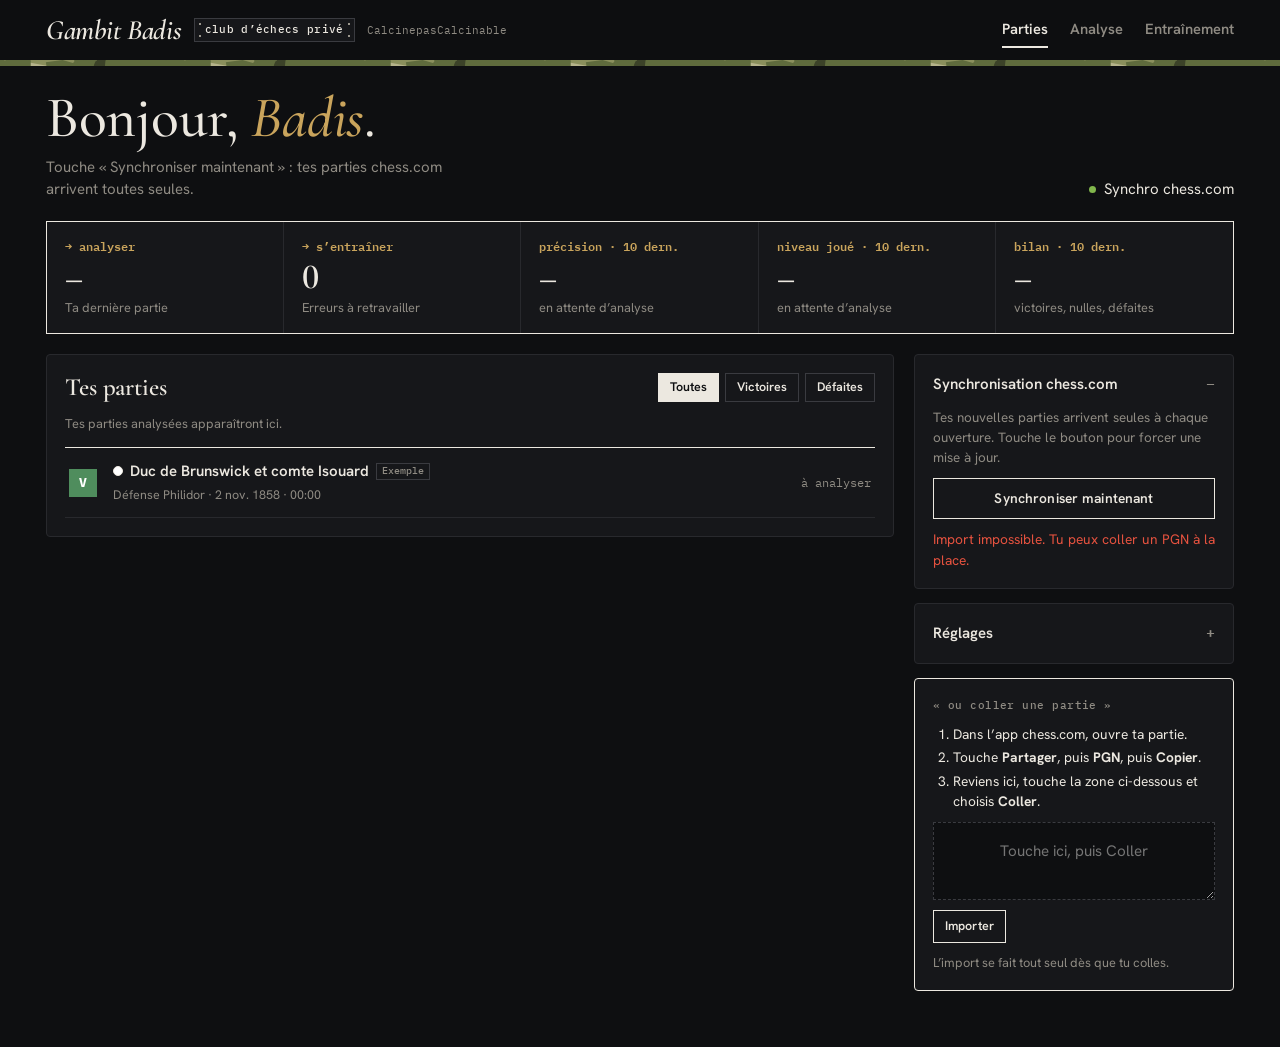
==== commit e3214b4b: "Thème sombre, échiquier bois, liste des parties dans l'analyse, erreurs récurrentes, Stockfish 17.1 " ====
--- a/index.html
+++ b/index.html
@@ -29,19 +29,19 @@
    Direction : vestiaire de club anglais (marine, vert anglais, bordeaux, serif classique),
    étiquettes cousues en machine à écrire, et une touche de camouflage vert. Thème clair unique. */
 :root{
-  --paper:#f5f4f0; --surface:#ffffff; --surface-2:#efede7; --ink:#141414; --muted:#6c6961; --line:#e1ded6; --line-2:#cfcbc1;
-  --navy:#1c2b4a; --green:#23402f; --burgundy:#7a2433; --accent:#1c2b4a; --accent-ink:#ffffff; --accent-soft:rgba(28,43,74,.08); --accent-2:#3a5a8c;
+  --paper:#0e0f11; --surface:#16171a; --surface-2:#1f2024; --surface-3:#27292e; --ink:#ece8e0; --on-ink:#0e0f11; --muted:#8f8b83; --line:#28292d; --line-2:#3a3b40;
+  --navy:#3d5f9e; --green:#4f8d5d; --burgundy:#a53a4b; --gold:#c9a45c; --accent:#3d5f9e; --accent-ink:#ffffff; --accent-soft:rgba(61,95,158,.16); --accent-2:#6f97dc;
   --camo-1:#3b4228; --camo-2:#5f6b3d; --camo-3:#8a8f5c; --camo-4:#b5b38a;
-  --sq-l:#eeeadf; --sq-d:#6f8968; --sq-hl:rgba(246,214,90,.6); --sq-sel:rgba(28,43,74,.35);
+  --sq-l:#edd6b0; --sq-d:#b88762; --sq-hl:rgba(255,236,92,.62); --sq-sel:rgba(20,85,30,.5);
   --c-brillant:#26c2a3; --c-unique:#749bbf; --c-meilleur:#81b64c; --c-excellent:#96bc4b; --c-bon:#96af8b; --c-theorie:#a88865; --c-force:#96af8b;
   --c-imprecision:#f0b93a; --c-erreur:#ff9a4a; --c-manquee:#ff7769; --c-gaffe:#e6392a;
-  --win:#5c8f2e; --loss:#c23a2c; --draw:#8b877c;
+  --win:#81b64c; --loss:#e5523f; --draw:#8b877c;
   --f-display:"Cormorant Garamond","Garamond","Times New Roman",serif;
   --f-body:"Hanken Grotesk",system-ui,-apple-system,"Segoe UI",Helvetica,Arial,sans-serif;
   --f-mono:"IBM Plex Mono",ui-monospace,"SF Mono",Menlo,monospace;
   --r:4px;
   --camo:linear-gradient(90deg,var(--camo-1),var(--camo-2),var(--camo-3),var(--camo-2));
-  color-scheme:light;
+  color-scheme:dark;
 }
 *{box-sizing:border-box}
 html,body{background:var(--paper);color:var(--ink)}
@@ -58,15 +58,15 @@
 .secttl::before,.eyebrow::before{content:"« "}.secttl::after,.eyebrow::after{content:" »"}
 
 /* étiquette cousue */
-.tag{display:inline-flex;align-items:center;gap:6px;font-family:var(--f-mono);font-size:.7rem;font-weight:500;letter-spacing:.03em;background-color:#fff;border:1px solid var(--line-2);padding:4px 12px;position:relative;white-space:nowrap;
+.tag{display:inline-flex;align-items:center;gap:6px;font-family:var(--f-mono);font-size:.7rem;font-weight:500;letter-spacing:.03em;background-color:var(--surface);border:1px solid var(--line-2);padding:4px 12px;position:relative;white-space:nowrap;
   background-image:radial-gradient(circle,#9a968c 0 1px,transparent 1.4px),radial-gradient(circle,#9a968c 0 1px,transparent 1.4px),radial-gradient(circle,#9a968c 0 1px,transparent 1.4px),radial-gradient(circle,#9a968c 0 1px,transparent 1.4px);
   background-size:6px 6px;background-repeat:no-repeat;background-position:2px 2px,calc(100% - 2px) 2px,2px calc(100% - 2px),calc(100% - 2px) calc(100% - 2px)}
 .tag.dark{background-color:var(--navy);color:#fff;border-color:var(--navy);
   background-image:radial-gradient(circle,rgba(255,255,255,.5) 0 1px,transparent 1.4px),radial-gradient(circle,rgba(255,255,255,.5) 0 1px,transparent 1.4px),radial-gradient(circle,rgba(255,255,255,.5) 0 1px,transparent 1.4px),radial-gradient(circle,rgba(255,255,255,.5) 0 1px,transparent 1.4px)}
 
 /* en-tête */
-body::before{content:"";position:fixed;inset:0 0 auto;height:env(safe-area-inset-top,0px);z-index:10;background:#fff}
-.top{position:sticky;top:env(safe-area-inset-top,0px);z-index:9;background:rgba(255,255,255,.94);-webkit-backdrop-filter:blur(12px);backdrop-filter:blur(12px)}
+body::before{content:"";position:fixed;inset:0 0 auto;height:env(safe-area-inset-top,0px);z-index:10;background:var(--paper)}
+.top{position:sticky;top:env(safe-area-inset-top,0px);z-index:9;background:rgba(14,15,17,.92);-webkit-backdrop-filter:blur(12px);backdrop-filter:blur(12px)}
 .top::after{content:"";display:block;height:6px;background:var(--camo);background-size:180px 180px}
 .top-in{max-width:1220px;margin:0 auto;padding-left:max(16px,env(safe-area-inset-left,0px));padding-right:max(16px,env(safe-area-inset-right,0px));padding-block:12px;display:flex;align-items:center;gap:18px;flex-wrap:wrap}
 .brand{display:flex;align-items:center;gap:12px;margin-right:auto;min-width:0}
@@ -84,9 +84,9 @@
 .card{background:var(--surface);border:1px solid var(--line);border-radius:var(--r);padding:18px;min-width:0}
 .row{display:flex;gap:10px;align-items:center;flex-wrap:wrap}
 .btn{border:1px solid var(--ink);background:transparent;padding:9px 16px;border-radius:0;font-weight:600;font-size:.86rem;display:inline-flex;align-items:center;justify-content:center;gap:8px;letter-spacing:.01em}
-.btn:hover{background:var(--ink);color:#fff}
+.btn:hover{background:var(--ink);color:var(--on-ink)}
 .btn.primary{background:var(--navy);border-color:var(--navy);color:#fff}
-.btn.primary:hover{background:#13203a}
+.btn.primary:hover{background:#4a6db0}
 .btn.green{background:var(--green);border-color:var(--green);color:#fff}
 .btn:disabled{opacity:.35;pointer-events:none}
 .btn.small{padding:6px 11px;font-size:.78rem}
@@ -96,7 +96,7 @@
 .err{color:var(--loss);font-size:.86rem}
 .status{font-size:.8rem;color:var(--muted)}
 .empty{border:1px dashed var(--line-2);padding:20px;color:var(--muted);font-size:.9rem;background:var(--surface)}
-textarea,input[type=text],select{width:100%;border:1px solid var(--line-2);border-radius:0;background:#fff;color:var(--ink);padding:9px 10px;font-family:var(--f-mono);font-size:.78rem}
+textarea,input[type=text],select{width:100%;border:1px solid var(--line-2);border-radius:0;background:var(--surface-2);color:var(--ink);padding:9px 10px;font-family:var(--f-mono);font-size:.78rem}
 textarea{min-height:110px;resize:vertical}
 .prog{height:3px;background:var(--surface-2);overflow:hidden}
 .prog i{display:block;height:100%;background:var(--green);width:0;transition:width .2s}
@@ -105,7 +105,7 @@
 /* ---------- Parties ---------- */
 .welcome{display:flex;justify-content:space-between;align-items:flex-end;gap:16px;flex-wrap:wrap}
 .welcome h1{font-size:clamp(2.2rem,6vw,3.6rem);font-weight:500;line-height:1}
-.welcome h1 em{font-style:italic;color:var(--green)}
+.welcome h1 em{font-style:italic;color:var(--gold)}
 .welcome .lede{color:var(--muted);max-width:54ch;margin-top:8px}
 .syncchip{display:inline-flex;align-items:center;gap:8px}
 .syncchip i{width:7px;height:7px;border-radius:50%;background:var(--muted);flex:none}
@@ -122,13 +122,13 @@
 .quick button:hover{background:var(--surface-2)}
 .quick b{font-family:var(--f-display);font-size:2.2rem;font-weight:600;line-height:1;font-variant-numeric:lining-nums tabular-nums}
 .quick span{font-size:.8rem;color:var(--muted)}
-.quick .go{font-family:var(--f-mono);font-size:.72rem;color:var(--navy);font-weight:600}
+.quick .go{font-family:var(--f-mono);font-size:.72rem;color:var(--gold);font-weight:600}
 @media (max-width:620px){.quick{grid-template-columns:minmax(0,1fr)}.quick button{border-right:0;border-bottom:1px solid var(--line)}.quick button:last-child{border-bottom:0}}
 .split{display:grid;grid-template-columns:minmax(0,1fr) 320px;gap:20px;align-items:start}
 @media (max-width:900px){.split{grid-template-columns:minmax(0,1fr)}}
 .chips{display:flex;gap:6px;flex-wrap:wrap}
-.chip{border:1px solid var(--line-2);background:#fff;padding:4px 11px;font-size:.78rem;font-weight:600}
-.chip[aria-pressed="true"]{background:var(--ink);color:#fff;border-color:var(--ink)}
+.chip{border:1px solid var(--line-2);background:transparent;color:var(--ink);padding:4px 11px;font-size:.78rem;font-weight:600}
+.chip[aria-pressed="true"]{background:var(--ink);color:var(--on-ink);border-color:var(--ink)}
 .glist{display:grid;margin-top:14px;border-top:1px solid var(--ink)}
 .grow{display:grid;grid-template-columns:30px minmax(0,1fr) auto;gap:14px;align-items:center;padding:12px 4px;border:0;border-bottom:1px solid var(--line);background:transparent;text-align:left;width:100%}
 .grow:hover{background:var(--surface-2)}
@@ -138,7 +138,7 @@
 .gmain .who{font-weight:600;display:flex;gap:7px;align-items:center;min-width:0}
 .gmain .who span.n{overflow:hidden;text-overflow:ellipsis;white-space:nowrap}
 .dot{width:10px;height:10px;border-radius:50%;border:1.5px solid var(--ink);flex:none}
-.dot.w{background:#fff}.dot.b{background:var(--ink)}
+.dot.w{background:#fff}.dot.b{background:#111;border-color:var(--muted)}
 .gmain .sub{font-size:.78rem;color:var(--muted);overflow:hidden;text-overflow:ellipsis;white-space:nowrap}
 .gside{text-align:right;font-size:.74rem;color:var(--muted);font-family:var(--f-mono)}
 .gside .acc{font-weight:600;color:var(--ink);font-size:.95rem;display:block}
@@ -166,19 +166,21 @@
 .caps{display:flex;align-items:center;height:16px;font-size:.72rem;color:var(--muted);font-family:var(--f-mono)}
 .pc.mini{position:static;display:inline-block;width:17px;height:17px;inset:auto;margin-right:-4px}
 .caps b{margin-left:9px;font-weight:600}
-.clk{font-family:var(--f-mono);font-size:1rem;background:#fff;padding:4px 10px;font-weight:600;border:1px solid var(--line-2);color:var(--muted);font-variant-numeric:tabular-nums}
-.clk.on{background:var(--ink);color:#fff;border-color:var(--ink)}
+.clk{font-family:var(--f-mono);font-size:1rem;background:var(--surface-2);padding:4px 10px;font-weight:600;border:1px solid var(--line-2);color:var(--muted);font-variant-numeric:tabular-nums}
+.clk.on{background:var(--ink);color:var(--on-ink);border-color:var(--ink)}
 .bwrap{display:grid;grid-template-columns:20px minmax(0,1fr);gap:8px}
-.evalbar{position:relative;overflow:hidden;background:#403d39;border:1px solid var(--ink)}
+.evalbar{position:relative;overflow:hidden;background:#403d39;border:1px solid var(--line-2)}
 .evalbar i{position:absolute;left:0;right:0;bottom:0;background:#fff;transition:height .45s cubic-bezier(.3,.8,.3,1)}
 .evalbar.flip i{top:0;bottom:auto}
 .evalbar b{position:absolute;left:0;right:0;font-size:8px;letter-spacing:-.04em;font-family:var(--f-mono);text-align:center;font-weight:600;bottom:3px;color:#403d39}
 .evalbar.blk b{bottom:auto;top:3px;color:#fff}
 .evalbar.flip b{bottom:auto;top:3px}.evalbar.flip.blk b{top:auto;bottom:3px}
-.board{position:relative;aspect-ratio:1/1;width:100%;max-width:100%;display:grid;grid-template-columns:repeat(8,1fr);grid-template-rows:repeat(8,1fr);border:1px solid var(--ink);box-shadow:0 0 0 5px #fff,0 0 0 6px var(--line-2),0 18px 40px rgba(20,20,20,.12);user-select:none;-webkit-user-select:none;touch-action:manipulation}
+.board{position:relative;aspect-ratio:1/1;width:100%;max-width:100%;display:grid;grid-template-columns:repeat(8,1fr);grid-template-rows:repeat(8,1fr);border:1px solid #000;box-shadow:0 0 0 5px var(--surface-2),0 0 0 6px var(--line-2),0 18px 40px rgba(20,20,20,.12);user-select:none;-webkit-user-select:none;touch-action:manipulation}
 .board[data-b="marine"]{--sq-l:#e9e7e1;--sq-d:#4c6185}
 .board[data-b="atelier"]{--sq-l:#f3f2ee;--sq-d:#c4c1b8}
-.board[data-b="bois"]{--sq-l:#f0d9b5;--sq-d:#b58863}
+.board[data-b="bois"]{--sq-l:#edd6b0;--sq-d:#b88762}
+.board[data-b="club"]{--sq-l:#eeeadf;--sq-d:#6f8968}
+.board[data-b="vert"]{--sq-l:#ebecd0;--sq-d:#739552}
 .board[data-b="camo"]{--sq-l:#e7e4d3;--sq-d:#6e7b45}
 .board[data-b="camo"] .sq.d{background:var(--camo);background-size:160px 160px}
 .sq{position:relative;border:0;padding:0;margin:0;min-width:0;min-height:0}
@@ -202,7 +204,7 @@
 .tools .btn{flex:1;padding:8px 6px;font-size:.72rem;font-family:var(--f-mono);font-weight:500;border-color:var(--line-2);color:var(--muted)}
 .tools .btn:hover{background:var(--surface-2);color:var(--ink)}
 .tools .btn[aria-pressed="false"]{opacity:.5}
-.nowbox{border:1px solid var(--accent-2);background:rgba(58,90,140,.06);padding:10px 12px;display:grid;gap:6px}
+.nowbox{border:1px solid var(--accent-2);background:rgba(111,151,220,.08);padding:10px 12px;display:grid;gap:6px}
 .nowbox .bl{display:flex;align-items:center;gap:8px;font-weight:600;flex-wrap:wrap}
 .nowdot{width:20px;height:20px;border-radius:50%;background:var(--accent-2);display:grid;place-items:center;color:#fff;font-size:.7rem;font-weight:700;flex:none}
 .navbar .btn{padding:11px 8px;font-size:1rem}
@@ -213,7 +215,32 @@
 .boardhint{text-align:center;font-size:.74rem;color:var(--muted);font-family:var(--f-mono)}
 
 /* ---------- Analyse ---------- */
-.ana{display:grid;grid-template-columns:minmax(0,600px) minmax(0,1fr);gap:26px;align-items:start}
+.ana{display:grid;grid-template-columns:250px minmax(0,580px) minmax(0,1fr);gap:22px;align-items:start}
+main:has(#v-analyse:not([hidden])){max-width:1480px}
+.gpanel{border:1px solid var(--line);background:var(--surface);min-width:0;display:grid;grid-template-rows:auto 1fr;max-height:calc(100vh - 120px);position:sticky;top:calc(env(safe-area-inset-top,0px) + 86px)}
+.gpanel .gp-h{display:flex;justify-content:space-between;align-items:center;padding:12px 12px 10px;border-bottom:1px solid var(--line)}
+.gpanel .gp-h b{font-family:var(--f-display);font-style:italic;font-size:1.2rem;font-weight:600}
+.gplist{overflow-y:auto;min-height:0}
+.gpi{display:grid;grid-template-columns:22px minmax(0,1fr) auto;gap:9px;align-items:center;width:100%;text-align:left;border:0;border-bottom:1px solid var(--line);background:transparent;padding:9px 10px;color:var(--ink)}
+.gpi:hover{background:var(--surface-2)}
+.gpi.cur{background:var(--surface-3);box-shadow:inset 3px 0 0 var(--gold)}
+.gpi .r{width:22px;height:22px;display:grid;place-items:center;font:700 .66rem var(--f-mono);color:#fff}
+.gpi .r.V{background:var(--green)}.gpi .r.D{background:var(--burgundy)}.gpi .r.N{background:var(--draw)}
+.gpi .t{min-width:0;display:grid;gap:1px}
+.gpi .o{font-weight:600;font-size:.84rem;white-space:nowrap;overflow:hidden;text-overflow:ellipsis}
+.gpi .o span{color:var(--muted);font-weight:500}
+.gpi .m{font-size:.7rem;color:var(--muted);white-space:nowrap;overflow:hidden;text-overflow:ellipsis;display:flex;gap:5px;align-items:center}
+.gpi .n{display:grid;justify-items:end;font-family:var(--f-mono);font-size:.74rem;line-height:1.25}
+.gpi .n b{font-size:.82rem}
+.gpi .n .up{color:var(--win)}.gpi .n .down{color:var(--loss)}
+@media (max-width:1279px){
+  .ana{grid-template-columns:minmax(0,560px) minmax(0,1fr)}
+  .gpanel{grid-column:1/-1;position:static;max-height:none;grid-template-rows:auto}
+  .gpanel .gp-h{display:none}
+  .gplist{display:flex;overflow-x:auto;overflow-y:hidden;scrollbar-width:thin}
+  .gpi{flex:0 0 200px;border-bottom:0;border-right:1px solid var(--line)}
+  .gpi.cur{box-shadow:inset 0 -3px 0 var(--gold)}
+}
 @media (max-width:960px){.ana{grid-template-columns:minmax(0,1fr)}}
 @media (min-width:961px){.ana .boardcol,.drill .boardcol{position:sticky;top:calc(env(safe-area-inset-top,0px) + 86px)}}
 .rpanel{border:1px solid var(--ink);background:var(--surface);min-width:0;display:grid}
@@ -222,7 +249,7 @@
 .rp-title b{font-family:var(--f-display);font-style:italic;font-weight:600;font-size:1.45rem;line-height:1}
 .rp-graph{padding:12px 16px 2px;position:relative}
 .graph{width:100%;height:96px;display:block;cursor:crosshair;border:1px solid var(--line)}
-.gtip{position:absolute;pointer-events:none;background:var(--ink);color:#fff;font-size:.72rem;font-family:var(--f-mono);padding:3px 8px;white-space:nowrap;transform:translate(-50%,-110%);z-index:3}
+.gtip{position:absolute;pointer-events:none;background:var(--ink);color:var(--on-ink);font-size:.72rem;font-family:var(--f-mono);padding:3px 8px;white-space:nowrap;transform:translate(-50%,-110%);z-index:3}
 .rp-body{padding:14px 16px 16px;display:grid;gap:14px;min-width:0}
 .rp-foot{border-top:1px solid var(--line);padding:12px 16px;display:flex;gap:8px;flex-wrap:wrap}
 .rp-foot .btn{flex:1;min-width:0}
@@ -234,8 +261,8 @@
 /* coach */
 .coachrow{display:grid;grid-template-columns:46px minmax(0,1fr);gap:12px;align-items:start}
 .coachav{width:46px;height:46px;display:grid;place-items:center;background:var(--green);color:#fff;font-size:1.7rem;line-height:1;font-family:"DejaVu Sans","Segoe UI Symbol","Apple Symbols",serif;border:1px solid var(--green);box-shadow:inset 0 0 0 3px #fff}
-.bubble{position:relative;background:#fff;color:var(--ink);border:1px solid var(--line-2);padding:12px 14px;display:grid;gap:9px;min-width:0}
-.bubble::before{content:"";position:absolute;left:-8px;top:14px;width:14px;height:14px;background:#fff;border-left:1px solid var(--line-2);border-bottom:1px solid var(--line-2);transform:rotate(45deg)}
+.bubble{position:relative;background:var(--surface-2);color:var(--ink);border:1px solid var(--line-2);padding:12px 14px;display:grid;gap:9px;min-width:0}
+.bubble::before{content:"";position:absolute;left:-8px;top:14px;width:14px;height:14px;background:var(--surface-2);border-left:1px solid var(--line-2);border-bottom:1px solid var(--line-2);transform:rotate(45deg)}
 .bubble .bh{display:flex;align-items:center;justify-content:space-between;gap:10px}
 .bubble .bt{display:flex;align-items:center;gap:8px;font-weight:700;font-size:1.02rem;min-width:0;flex-wrap:wrap}
 .bubble .bt .mv{font-family:var(--f-mono);font-weight:600}
@@ -243,18 +270,18 @@
 .bubble ul{margin:0;padding-left:18px;display:grid;gap:3px;font-size:.9rem}
 .dctx{font-size:.86rem;color:var(--muted);margin:0}
 .evchip{font-family:var(--f-mono);font-size:.76rem;font-weight:600;padding:3px 8px;white-space:nowrap;border:1px solid var(--ink)}
-.evchip.w{background:#fff;color:var(--ink)}
-.evchip.b{background:#403d39;color:#fff;border-color:#403d39}
+.evchip.w{background:#fff;color:#141414;border-color:#fff}
+.evchip.b{background:#403d39;color:#fff;border-color:#55524d}
 .ico{display:inline-grid;place-items:center;flex:none;vertical-align:middle}
 .ico svg{display:block}
 .meta-chips{display:flex;gap:6px;flex-wrap:wrap}
 .mchip{font-family:var(--f-mono);font-size:.7rem;background:var(--surface-2);padding:2px 8px;color:var(--muted)}
-.mchip.warn{background:rgba(230,57,42,.1);color:#a62a1e}
+.mchip.warn{background:rgba(230,57,42,.16);color:#ff8a7a}
 .bestbox{border:1px solid var(--line);background:var(--paper);padding:10px 12px;display:grid;gap:6px}
 .bestbox .bl{display:flex;align-items:center;gap:8px;font-weight:600;flex-wrap:wrap}
 .bestline{font-family:var(--f-mono);font-size:.8rem;color:var(--muted);overflow-x:auto;white-space:nowrap}
 .bbtns{display:flex;gap:6px;flex-wrap:wrap}
-.bbtn{border:1px solid var(--ink);padding:6px 12px;font-size:.8rem;font-weight:600;background:var(--ink);color:#fff}
+.bbtn{border:1px solid var(--ink);padding:6px 12px;font-size:.8rem;font-weight:600;background:var(--ink);color:var(--on-ink)}
 .bbtn.alt{background:transparent;color:var(--ink)}
 .bbtn.gold,.bbtn.green{background:var(--green);border-color:var(--green);color:#fff}
 .bbtn:disabled{opacity:.4}
@@ -274,7 +301,7 @@
 .accs > div + div{border-left:1px solid var(--ink)}
 .accs .nm{font-size:.78rem;font-weight:600;overflow:hidden;text-overflow:ellipsis;white-space:nowrap;display:flex;align-items:center;gap:6px}
 .accs b{font-family:var(--f-display);font-weight:600;font-size:2.8rem;line-height:1;font-variant-numeric:lining-nums tabular-nums}
-.accs .me b{color:var(--green)}
+.accs .me b{color:var(--gold)}
 .accs span.l{font-family:var(--f-mono);font-size:.68rem;color:var(--muted)}
 .accs .gr{display:grid;gap:1px;margin-top:10px;padding-top:10px;border-top:1px dashed var(--line-2)}
 .accs .gr strong{font-family:var(--f-display);font-weight:600;font-size:1.9rem;line-height:1;font-variant-numeric:lining-nums tabular-nums}
@@ -284,7 +311,7 @@
 .ctable .hd{font-family:var(--f-mono);font-size:.68rem;color:var(--muted);text-align:center}
 .ctable .lab{display:flex;align-items:center;gap:9px;font-weight:600}
 .ctable .n{text-align:center;font-family:var(--f-mono);font-weight:600}
-.ctable .n.z{color:#c9c5bb}
+.ctable .n.z{color:#45464b}
 .ctable .lab.dim{color:var(--muted);font-weight:500}
 
 /* ---------- Entraînement ---------- */
@@ -296,15 +323,15 @@
 .boxes b{display:block;font-family:var(--f-display);font-size:1.7rem;font-weight:600;line-height:1.1;font-variant-numeric:lining-nums tabular-nums}
 .boxes span{font-family:var(--f-mono);font-size:.64rem;color:var(--muted)}
 .feedback{padding:9px 12px;font-weight:600;font-size:.88rem;border-left:3px solid}
-.feedback.ok{background:rgba(92,143,46,.1);color:#3f6a1c;border-color:var(--win)}
-.feedback.ko{background:rgba(194,58,44,.08);color:#9c2a1f;border-color:var(--loss)}
-.feedback.info{background:var(--accent-soft);color:var(--navy);border-color:var(--navy)}
+.feedback.ok{background:rgba(92,143,46,.16);color:#9fd47a;border-color:var(--win)}
+.feedback.ko{background:rgba(194,58,44,.16);color:#ff8a7a;border-color:var(--loss)}
+.feedback.info{background:var(--accent-soft);color:var(--accent-2);border-color:var(--accent-2)}
 .cmp{display:grid;gap:6px}
 .cmp > div{display:flex;align-items:center;gap:8px;font-size:.88rem;background:var(--paper);border:1px solid var(--line);padding:6px 10px}
 .cmp > div > span.cl{flex:1;min-width:0}
 .dline{display:grid;gap:10px}
 .lseq{display:flex;flex-wrap:wrap;gap:4px;font-family:var(--f-mono);font-size:.84rem}
-.lmv{border:1px solid var(--line-2);background:#fff;padding:4px 8px;display:inline-flex;align-items:center;gap:5px}
+.lmv{border:1px solid var(--line-2);background:var(--surface);padding:4px 8px;display:inline-flex;align-items:center;gap:5px}
 .lmv .no{color:var(--muted);font-size:.74rem}
 .lmv.cur{background:var(--navy);color:#fff;border-color:var(--navy)}
 .lmv.cur .no{color:rgba(255,255,255,.7)}
@@ -316,7 +343,7 @@
 .importcard{display:grid;gap:10px;border-color:var(--ink)}
 .steps{margin:0;padding-left:20px;display:grid;gap:3px;font-size:.86rem}
 .pastezone{min-height:64px;font-family:var(--f-body);font-size:.95rem;text-align:center;padding:18px 10px;border:1.5px dashed var(--line-2);background:var(--paper)}
-.pastezone:focus{border-color:var(--navy);background:#fff}
+.pastezone:focus{border-color:var(--navy);background:var(--surface-2)}
 .tabbar{display:none}
 @media (max-width:700px){
   body{font-size:15px}
@@ -324,7 +351,7 @@
   .tabs,.brand .tag,.brand .who{display:none}
   .brand b{font-size:1.55rem}
   main{padding-block:16px calc(84px + env(safe-area-inset-bottom,0px))}
-  .tabbar{display:grid;grid-template-columns:repeat(3,1fr);position:fixed;left:0;right:0;bottom:0;z-index:20;background:rgba(255,255,255,.97);-webkit-backdrop-filter:blur(12px);backdrop-filter:blur(12px);border-top:1px solid var(--line-2);padding:6px max(8px,env(safe-area-inset-right,0px)) calc(6px + env(safe-area-inset-bottom,0px)) max(8px,env(safe-area-inset-left,0px))}
+  .tabbar{display:grid;grid-template-columns:repeat(3,1fr);position:fixed;left:0;right:0;bottom:0;z-index:20;background:rgba(14,15,17,.96);-webkit-backdrop-filter:blur(12px);backdrop-filter:blur(12px);border-top:1px solid var(--line-2);padding:6px max(8px,env(safe-area-inset-right,0px)) calc(6px + env(safe-area-inset-bottom,0px)) max(8px,env(safe-area-inset-left,0px))}
   .tabbar button{position:relative;border:0;background:transparent;display:grid;justify-items:center;gap:2px;padding:6px 0;color:var(--muted);font-size:.68rem;font-weight:600}
   .tabbar svg{width:24px;height:24px}
   .tabbar button[aria-selected="true"]{color:var(--ink)}
@@ -347,7 +374,7 @@
   .pstrip{padding-left:14px;padding-right:4px}
   .pstrip .av{width:28px;height:28px;font-size:1rem}
   .clk{font-size:.9rem;padding:3px 8px}
-  #v-analyse .navbar{position:fixed;left:0;right:0;bottom:calc(58px + env(safe-area-inset-bottom,0px));z-index:19;background:rgba(255,255,255,.97);border-top:1px solid var(--line);padding:6px max(10px,env(safe-area-inset-right,0px)) 6px max(10px,env(safe-area-inset-left,0px));gap:6px}
+  #v-analyse .navbar{position:fixed;left:0;right:0;bottom:calc(58px + env(safe-area-inset-bottom,0px));z-index:19;background:rgba(14,15,17,.96);border-top:1px solid var(--line);padding:6px max(10px,env(safe-area-inset-right,0px)) 6px max(10px,env(safe-area-inset-left,0px));gap:6px}
   #v-analyse .navbar .btn{padding:10px 4px}
   body[data-view="analyse"] main{padding-bottom:calc(140px + env(safe-area-inset-bottom,0px))}
   .tools{padding-inline:4px}
@@ -378,6 +405,7 @@
   /* l'échiquier, puis directement le coach, puis les réglages */
   .ana .boardcol,.drill .boardcol{display:contents}
   .ana,.drill{display:flex;flex-direction:column;gap:8px;align-items:stretch}
+  #anaGames{order:0}.gpi{flex-basis:170px;padding:8px}
   #pTop{order:1}#v-analyse .bwrap{order:2}#pBot{order:3}#v-analyse .rpanel{order:4;margin-top:6px}#v-analyse .tools{order:5}
   #v-entrainement .drill > .view{display:contents}
   #v-analyse .rpanel{display:flex;flex-direction:column}#v-analyse .rp-head{order:1}#varbar{order:2}#anaProg{order:2}#rpSum,#rpMove{order:3}#v-analyse .rp-graph{order:4;padding-bottom:12px}#rpFoot{order:5}
@@ -393,6 +421,16 @@
 .standalone #aiMove,.standalone #dWhy,.standalone #aiGame{display:none!important}
 .standalone #macSync{display:block!important;order:0!important}
 .standalone #importCard{order:4!important}
+.patterns{display:grid;gap:12px}
+.pats{display:grid;gap:12px}
+.pat{display:grid;gap:5px;padding-bottom:12px;border-bottom:1px solid var(--line)}
+.pat:last-child{border-bottom:0;padding-bottom:0}
+.pat.on .ph b{color:var(--gold)}
+.pat .ph{display:flex;justify-content:space-between;gap:8px;font-size:.9rem}
+.pat .btn{justify-self:start}
+.pbar{height:5px;background:var(--surface-2)}
+.pbar i{display:block;height:100%;background:var(--c-erreur)}
+.pnote{font-size:.85rem;color:var(--ink);border-left:2px solid var(--gold);padding-left:10px}
 .pc.wP{background-image:url('[data-uri]')}
 .pc.wB{background-image:url('[data-uri]')}
 .pc.wN{background-image:url('[data-uri]')}
@@ -491,6 +529,7 @@
   <!-- ANALYSE -->
   <section class="view" id="v-analyse" hidden>
     <div class="ana">
+      <aside class="gpanel" id="anaGames" aria-label="Tes parties récentes"><div class="gp-h"><b>Parties récentes</b><span class="secttl" id="gpCount"></span></div><div class="gplist" id="gpList"></div></aside>
       <div class="boardcol">
         <div class="pstrip" id="pTop"></div>
         <div class="bwrap">
@@ -548,6 +587,7 @@
           <div class="boxes" id="boxes" style="grid-template-columns:repeat(3,1fr)"></div>
           <div class="note">Chaque position vient d’une de tes vraies parties, les plus graves d’abord. Un exercice fait ne revient plus.</div>
         </div>
+        <div class="card patterns" id="patterns"></div>
       </div>
     </div>
   </section>
@@ -711,8 +751,9 @@
     }
     var wasmOk = typeof WebAssembly === 'object';
     setEngineStatus('Moteur : démarrage…');
-    Engine.ready = (wasmOk ? boot('stockfish.wasm.js', 9000).then(function(w){ Engine.kind = 'Stockfish 10 (WebAssembly)'; return w; }) : Promise.reject())
-      .catch(function(){ return boot('stockfish.js', 20000).then(function(w){ Engine.kind = 'Stockfish 10 (JavaScript)'; return w; }); })
+    Engine.ready = (wasmOk ? boot('sf17.js', 30000).then(function(w){ Engine.kind = 'Stockfish 17.1 NNUE'; Engine.id = 'sf17'; return w; }) : Promise.reject())
+      .catch(function(){ return wasmOk ? boot('stockfish.wasm.js', 9000).then(function(w){ Engine.kind = 'Stockfish 10 (WebAssembly)'; Engine.id = 'sf10'; return w; }) : Promise.reject(); })
+      .catch(function(){ return boot('stockfish.js', 20000).then(function(w){ Engine.kind = 'Stockfish 10 (JavaScript)'; Engine.id = 'sf10'; return w; }); })
       .then(function(w){
         Engine.w = w;
         w.onmessage = function(e){ Engine.onLine(String(e.data)); };
@@ -754,8 +795,9 @@
     var legal = c.moves().length;
     if (c.in_checkmate()) return Promise.resolve({ cp: -stm * 10000, mate: 0, terminal: true, legal: 0 });
     if (legal === 0 || c.in_draw()) return Promise.resolve({ cp: 0, mate: null, terminal: true, legal: legal });
-    var depth = mode === 'profonde' ? 16 : 12, mt = mode === 'profonde' ? 3500 : 1300;
-    if (mode === 'eclair') { depth = 10; mt = 600; }
+    var strong = Engine.id === 'sf17';
+    var depth = mode === 'profonde' ? (strong ? 22 : 16) : (strong ? 18 : 12), mt = mode === 'profonde' ? 4000 : (strong ? 1500 : 1300);
+    if (mode === 'eclair') { depth = strong ? 14 : 10; mt = 600; }
     return Engine.raw(fen, depth, mt).then(function(r){
       var a = r.lines[1] || { cp: 0, mate: null, pv: [r.best] }, b = r.lines[2];
       var ev = { cp: a.cp != null ? stm * a.cp : 0, mate: a.mate != null ? stm * a.mate : null, best: r.best, pv: a.pv, legal: legal };
@@ -780,7 +822,7 @@
   }
   return step().then(function(){
     if (Run.token === token) Run.active = null;
-    var rec = { mode: mode, at: Date.now(), evals: evals.map(slimEval) };
+    var rec = { mode: mode, at: Date.now(), engine: Engine.id || '', evals: evals.map(slimEval) };
     return Store.put('analyses', id, rec).then(function(){ delete S.reviews[id]; buildDrills(id); return rec; });
   }, function(e){ if (Run.token === token) Run.active = null; throw e; });
 }
@@ -935,7 +977,14 @@
 // ---------------- analyse automatique en arrière-plan ----------------
 var BG = { paused: false, running: false, id: null, frac: 0 };
 try { BG.paused = localStorage.getItem('cc:bgPaused') === '1'; } catch(e){}
-function bgTodo(){ return realIds().filter(function(id){ return !S.analyses[id]; }); }
+// parties à analyser : jamais analysées d'abord, puis celles analysées avec l'ancien moteur (Stockfish 10)
+var ENGINE_TARGET = typeof WebAssembly === 'object' ? 'sf17' : 'sf10';
+function bgTodo(){
+  var ids = realIds();
+  var fresh = ids.filter(function(id){ return !S.analyses[id]; });
+  var old = ENGINE_TARGET === 'sf17' && Engine.id !== 'sf10' ? ids.filter(function(id){ var a = S.analyses[id]; return a && a.engine !== 'sf17'; }) : [];
+  return fresh.concat(old);
+}
 function updateBgStatus(){
   var all = realIds().length, todo = bgTodo().length, done = all - todo;
   var st = $('#batchStatus'), bar = $('#batchProg i'), btn = $('#batchBtn');
@@ -947,7 +996,7 @@
   if (!all) st.textContent = 'Tes parties analysées apparaîtront ici.';
   else if (!todo) st.textContent = 'Analyse automatique : tes ' + all + ' parties sont analysées.';
   else if (BG.paused) st.textContent = 'Analyse en pause · ' + done + ' / ' + all + ' parties.';
-  else st.textContent = 'Analyse automatique · ' + done + ' / ' + all + ' parties' + (BG.running ? ' (en cours…)' : '');
+  else st.textContent = (realIds().some(function(id){ return !S.analyses[id]; }) ? 'Analyse automatique · ' : 'Mise à niveau Stockfish 17 · ') + done + ' / ' + all + ' parties' + (BG.running ? ' (en cours…)' : '');
 }
 function bgPump(){
   if (BG.paused || BG.running || Run.active) { updateBgStatus(); return; }
@@ -1008,7 +1057,7 @@
   $('#qLvlSub').textContent = eloNow ? 'ton classement : ' + eloNow + (lvA != null ? ' (' + (lvA >= eloNow ? '+' : '') + (Math.round(lvA / 25) * 25 - eloNow) + ')' : '') : 'en attente d’analyse';
   $('#qRec').innerHTML = last10.length ? '<span class="w">' + rec.V + '<small>V</small></span> <span class="d">' + rec.N + '<small>N</small></span> <span class="l">' + rec.D + '<small>D</small></span>' : '–';
 }
-$('#heroTrain').addEventListener('click', function(){ DR.game = null; DR.order = []; setTab('entrainement'); openDrill(0); });
+$('#heroTrain').addEventListener('click', function(){ DR.game = null; DR.tag = null; DR.order = []; setTab('entrainement'); openDrill(0); });
 $('#heroLast').addEventListener('click', function(){ var ids = realIds(); if (ids.length) openGame(ids[0], true); });
 
 $('#pgnIn').addEventListener('paste', function(){ setTimeout(function(){ if (C.splitPgns($('#pgnIn').value).length) $('#pgnBtn').click(); }, 60); });
@@ -1278,10 +1327,10 @@
   },
   san: function(san, captured){ return /#/.test(san) ? 'end' : /\+/.test(san) ? 'check' : /^O-O/.test(san) ? 'castle' : (captured || /x/.test(san)) ? 'capture' : 'move'; }
 };
-var BTHEMES = ['club', 'marine', 'camo', 'atelier', 'bois'];
-var BT_FR = { club: 'club', marine: 'marine', camo: 'camo', atelier: 'atelier', bois: 'bois' };
-var bTheme = (function(){ try { return localStorage.getItem('cc:board') || 'club'; } catch(e){ return 'club'; } })();
-function applyBoardTheme(){ if (BTHEMES.indexOf(bTheme) < 0) bTheme = 'club'; $$('.board').forEach(function(b){ b.setAttribute('data-b', bTheme); }); $('#nTheme').textContent = BT_FR[bTheme]; }
+var BTHEMES = ['bois', 'vert', 'club', 'marine', 'camo', 'atelier'];
+var BT_FR = { bois: 'bois', vert: 'vert', club: 'club', marine: 'marine', camo: 'camo', atelier: 'atelier' };
+var bTheme = (function(){ try { return localStorage.getItem('cc:board2') || 'bois'; } catch(e){ return 'bois'; } })();
+function applyBoardTheme(){ if (BTHEMES.indexOf(bTheme) < 0) bTheme = 'bois'; $$('.board').forEach(function(b){ b.setAttribute('data-b', bTheme); }); $('#nTheme').textContent = BT_FR[bTheme]; }
 
 function animatePiece(boardEl, from, to, flip){
   try {
@@ -1419,12 +1468,42 @@
   $('b', eb).textContent = evShown ? C.fmtEval(evShown).replace('−', '-') : '';
 
   renderVarBar(g);
+  renderAnaGames();
   renderGraph(g, rev, a, me);
   if (showSum) renderSummary(g, rev, a, me, id);
   else { renderCoach(g, rev, a, me); renderMoves(g, rev); }
   renderFoot(g, rev, me);
 }
 
+
+// liste des parties à gauche de l'analyse
+var GP = { key: '' };
+function gameStats(id){
+  var g = getGame(id); if (!g) return null;
+  var me = meOf(id), rev = getReview(id), acc = rev ? C.accuracy(rev, me) : null, elo = me === 'w' ? g.whiteElo : g.blackElo;
+  return { g: g, me: me, res: C.myResult(g, me), acc: acc, elo: elo, lvl: acc != null ? gameRating(acc, elo) : null,
+    bril: rev ? rev.filter(function(r){ return r && r.mover === me && r.cls === 'brillant'; }).length : 0,
+    great: rev ? rev.filter(function(r){ return r && r.mover === me && r.cls === 'unique'; }).length : 0 };
+}
+function renderAnaGames(force){
+  var ids = realIds().slice(0, 60); if (!ids.length) ids = sortedIds().slice(0, 60);
+  var key = S.cur + '|' + ids.length + '|' + ids.filter(function(id){ return S.analyses[id]; }).length;
+  if (!force && key === GP.key) return; GP.key = key;
+  $('#gpCount').textContent = ids.length + ' parties';
+  $('#gpList').innerHTML = ids.map(function(id){
+    var st = gameStats(id); if (!st) return '';
+    var g = st.g, opp = st.me === 'w' ? g.black : g.white, oppElo = st.me === 'w' ? g.blackElo : g.whiteElo;
+    var d = g.ts ? new Date(g.ts).toLocaleDateString('fr-FR', { day: 'numeric', month: 'short' }) : '';
+    return '<button class="gpi' + (id === S.cur ? ' cur' : '') + '" data-id="' + esc(id) + '">' +
+      '<span class="r ' + st.res + '">' + st.res + '</span>' +
+      '<span class="t"><span class="o">' + esc(opp) + (oppElo ? ' <span>' + oppElo + '</span>' : '') + '</span>' +
+      '<span class="m"><span class="dot ' + st.me + '" style="width:8px;height:8px"></span>' + esc([TC_FR[g.tclass], d].filter(Boolean).join(' · ')) + (st.bril ? clsIcon('brillant', 13) : '') + (st.great ? clsIcon('unique', 13) : '') + '</span></span>' +
+      '<span class="n">' + (st.acc != null ? '<b>' + st.acc.toFixed(1) + '</b><span class="' + (st.elo && st.lvl > st.elo + 25 ? 'up' : st.elo && st.lvl < st.elo - 25 ? 'down' : '') + '">' + st.lvl + '</span>' : '<span class="muted">…</span>') + '</span></button>';
+  }).join('');
+  $$('#gpList .gpi').forEach(function(b){ b.addEventListener('click', function(){ openGame(b.dataset.id, false); }); });
+  var cur = $('#gpList .gpi.cur');
+  if (cur) { var L = $('#gpList'); if (L.scrollWidth > L.clientWidth + 4) L.scrollLeft = cur.offsetLeft - 20; else if (cur.offsetTop < L.scrollTop || cur.offsetTop > L.scrollTop + L.clientHeight - 50) L.scrollTop = cur.offsetTop - 60; }
+}
 function renderVarBar(g){
   var el = $('#varbar'), v = S.vx;
   if (!v) { el.innerHTML = ''; return; }
@@ -1616,7 +1695,7 @@
   f.innerHTML = h;
   var b;
   if ((b = $('#fStart'))) b.addEventListener('click', function(){ goPly(1); });
-  if ((b = $('#fTrain'))) b.addEventListener('click', function(){ DR.game = S.cur; DR.order = []; setTab('entrainement'); openDrill(0); });
+  if ((b = $('#fTrain'))) b.addEventListener('click', function(){ DR.game = S.cur; DR.tag = null; DR.order = []; setTab('entrainement'); openDrill(0); });
   if ((b = $('#fPrev'))) b.addEventListener('click', function(){ $('#nPrev').click(); });
   if ((b = $('#fNext'))) b.addEventListener('click', function(){ $('#nNext').click(); });
   if ((b = $('#fExit'))) b.addEventListener('click', exitVar);
@@ -1659,7 +1738,7 @@
 $('#nFlip').addEventListener('click', function(){ S.flip = !S.flip; renderAnalysis(); });
 $('#nTheme').addEventListener('click', function(){
   bTheme = BTHEMES[(BTHEMES.indexOf(bTheme) + 1) % BTHEMES.length];
-  try { localStorage.setItem('cc:board', bTheme); } catch(e){}
+  try { localStorage.setItem('cc:board2', bTheme); } catch(e){}
   applyBoardTheme();
 });
 $('#nSound').addEventListener('click', function(){
@@ -1792,11 +1871,11 @@
    line   : coup trouvé → explication ; l'adversaire répond, et tu joues la suite
             seulement tant qu'elle est forcée (échec, prise, mat), 3 coups au plus.
    Un exercice fait (réussi ou non) est terminé : il ne revient plus. */
-var DR = { order: [], idx: -1, scored: {}, game: null };
+var DR = { order: [], idx: -1, scored: {}, game: null, tag: null };
 function drillDone(d){ var s = S.drills[d]; return !!(s && (s.done || s.seen)); }
 var SEV = { gaffe: 3, manquee: 2, erreur: 1 };
 function drillOrder(){
-  var all = Object.keys(S.drills).filter(function(d){ return !drillDone(d) && drillData(d) && (!DR.game || d.indexOf(DR.game + '_') === 0); });
+  var all = Object.keys(S.drills).filter(function(d){ var dd = !drillDone(d) && drillData(d); return dd && (dd.r.cls === 'erreur' || dd.r.cls === 'gaffe' || dd.r.cls === 'manquee') && (!DR.game || d.indexOf(DR.game + '_') === 0) && (!DR.tag || dd.r.tags.indexOf(DR.tag) >= 0); });
   all.sort(function(a, b){
     var ra = drillData(a).r, rb = drillData(b).r;
     return (SEV[rb.cls] || 0) - (SEV[ra.cls] || 0) || rb.loss - ra.loss;
@@ -1840,7 +1919,41 @@
   scoreDrill(D, !st.helped, !st.hint && st.tries === 0);
 }
 
+// erreurs récurrentes : ce qui revient le plus dans tes fautes, toutes parties confondues
+var PAT = { key: '' };
+function renderPatterns(){
+  var el = $('#patterns'); if (!el) return;
+  var ids = realIds().filter(function(id){ return S.analyses[id]; });
+  var key = ids.length + '|' + Object.keys(S.drills).filter(drillDone).length + '|' + (DR.tag || '');
+  if (key === PAT.key) return; PAT.key = key;
+  if (ids.length < 3) { el.innerHTML = '<span class="secttl">tes erreurs récurrentes</span><div class="note">Elles apparaîtront après quelques parties analysées.</div>'; return; }
+  var items = ids.map(function(id){ var g = getGame(id); return g ? { game: g, me: meOf(id), rev: getReview(id) } : null; }).filter(Boolean);
+  var A = C.aggregate(items, S.user), E = A.engine, n = Math.max(1, E.games);
+  var tags = Object.keys(E.tags).map(function(k){ return { k: k, v: E.tags[k] }; }).sort(function(a, b){ return b.v - a.v; }).slice(0, 6);
+  var max = tags.length ? tags[0].v : 1;
+  var todoFor = function(tag){ return Object.keys(S.drills).filter(function(d){ var dd = !drillDone(d) && drillData(d); return dd && dd.r.tags.indexOf(tag) >= 0; }).length; };
+  var h = '<div class="row" style="justify-content:space-between"><span class="secttl">tes erreurs récurrentes</span><span class="secttl">' + E.games + ' parties</span></div>';
+  h += '<div class="pats">' + tags.map(function(t, i){
+    var todo = todoFor(t.k);
+    return '<div class="pat' + (DR.tag === t.k ? ' on' : '') + '"><div class="ph"><b>' + (i + 1) + '. ' + esc(C.TAG_LABELS[t.k] || t.k) + '</b><span class="mono">' + t.v + '×</span></div>' +
+      '<div class="pbar"><i style="width:' + Math.max(6, t.v / max * 100).toFixed(0) + '%"></i></div>' +
+      '<div class="note">' + String(Math.round(t.v / n * 10) / 10).replace('.', ',') + ' fois par partie. ' + esc(TIPS[t.k] || '') + '</div>' +
+      (todo ? '<button class="btn small" data-tag="' + t.k + '">S’entraîner dessus (' + todo + ')</button>' : '') + '</div>';
+  }).join('') + '</div>';
+  var ph = [['ouverture', 'l’ouverture'], ['milieu', 'le milieu de partie'], ['finale', 'la finale']].filter(function(p){ return E.phaseAvg[p[0]] != null; });
+  if (ph.length > 1) {
+    var srt = ph.slice().sort(function(a, b){ return E.phaseAvg[a[0]] - E.phaseAvg[b[0]]; }), worst = srt[0], best = srt[srt.length - 1];
+    h += '<div class="pnote"><b>Phase la plus faible :</b> ' + worst[1] + ' (précision ' + E.phaseAvg[worst[0]].toFixed(0) + ', contre ' + E.phaseAvg[best[0]].toFixed(0) + ' dans ' + best[1] + ').</div>';
+  }
+  var fast = E.spentB['< 2 s'], slow = E.spentB['> 15 s'] || E.spentB['5–15 s'];
+  if (fast && slow && fast.n > 10 && slow.n > 10) h += '<div class="pnote"><b>Vitesse :</b> ' + (fast.bad / fast.n * 100).toFixed(1).replace('.', ',') + ' % d’erreurs quand tu joues en moins de 2 s, contre ' + (slow.bad / slow.n * 100).toFixed(1).replace('.', ',') + ' % quand tu prends ton temps.</div>';
+  var lossEnds = A.ends.D, lk = Object.keys(lossEnds).sort(function(a, b){ return lossEnds[b] - lossEnds[a]; })[0];
+  if (lk && A.D >= 3) h += '<div class="pnote"><b>Tes défaites :</b> ' + Math.round(lossEnds[lk] / A.D * 100) + ' % se terminent ' + ({ mat: 'par un mat', temps: 'au temps', abandon: 'par abandon', nulle: 'nulles', autre: 'autrement' })[lk] + '.</div>';
+  el.innerHTML = h;
+  $$('[data-tag]', el).forEach(function(b){ b.addEventListener('click', function(){ DR.tag = b.dataset.tag; DR.game = null; DR.order = []; PAT.key = ''; openDrill(0); try { window.scrollTo({ top: 0, behavior: 'smooth' }); } catch(e){} }); });
+}
 function renderDrill(){
+  renderPatterns();
   if (!S.drillCur || !S.drills[S.drillCur] || !S.drillState) { if (!DR.order.length) DR.order = drillOrder().list; if (DR.order.length) { openDrill(Math.max(0, DR.idx), true); return; } }
   var card = $('#drillCard'), dEl = $('#dboard');
   var total = Object.keys(S.drills).filter(function(d){ return drillData(d); }).length;
@@ -1871,8 +1984,8 @@
   dEl.setAttribute('data-b', bTheme);
   if (st.anim) { animatePiece(dEl, st.anim.from, st.anim.to, me === 'b'); st.anim = null; }
 
-  $('#dTop').innerHTML = '<div class="row" style="justify-content:space-between"><span class="secttl">exercice ' + (DR.idx + 1) + ' sur ' + DR.order.length + (DR.game ? ' · cette partie' : '') + '</span>' + (DR.game ? '<button class="btn small ghost" id="dAll">Toutes mes erreurs</button>' : '<span class="secttl">' + C.CLASSES[D.r.cls].label.toLowerCase() + '</span>') + '</div>';
-  var da = $('#dAll'); if (da) da.addEventListener('click', function(){ DR.game = null; DR.order = []; openDrill(0); });
+  $('#dTop').innerHTML = '<div class="row" style="justify-content:space-between"><span class="secttl">exercice ' + (DR.idx + 1) + ' sur ' + DR.order.length + (DR.game ? ' · cette partie' : DR.tag ? ' · ' + (C.TAG_LABELS[DR.tag] || '').toLowerCase() : '') + '</span>' + (DR.game || DR.tag ? '<button class="btn small ghost" id="dAll">Toutes mes erreurs</button>' : '<span class="secttl">' + C.CLASSES[D.r.cls].label.toLowerCase() + '</span>') + '</div>';
+  var da = $('#dAll'); if (da) da.addEventListener('click', function(){ DR.game = null; DR.tag = null; DR.order = []; PAT.key = ''; openDrill(0); });
 
   var opp = me === 'w' ? D.g.black : D.g.white;
   var ctx = '<p class="dctx">Contre <b>' + esc(opp) + '</b>' + (D.g.ts ? ', ' + new Date(D.g.ts).toLocaleDateString('fr-FR', { day: 'numeric', month: 'long' }) : '') + ' · tu jouais les ' + (me === 'w' ? 'Blancs' : 'Noirs') + '.<br>Dans la partie : ' + clsIcon(D.r.cls, 16) + ' <b class="mono">' + esc(moveNo(D.ply) + FR(D.r.san)) + '</b> (' + C.CLASSES[D.r.cls].label.toLowerCase() + ').</p>';
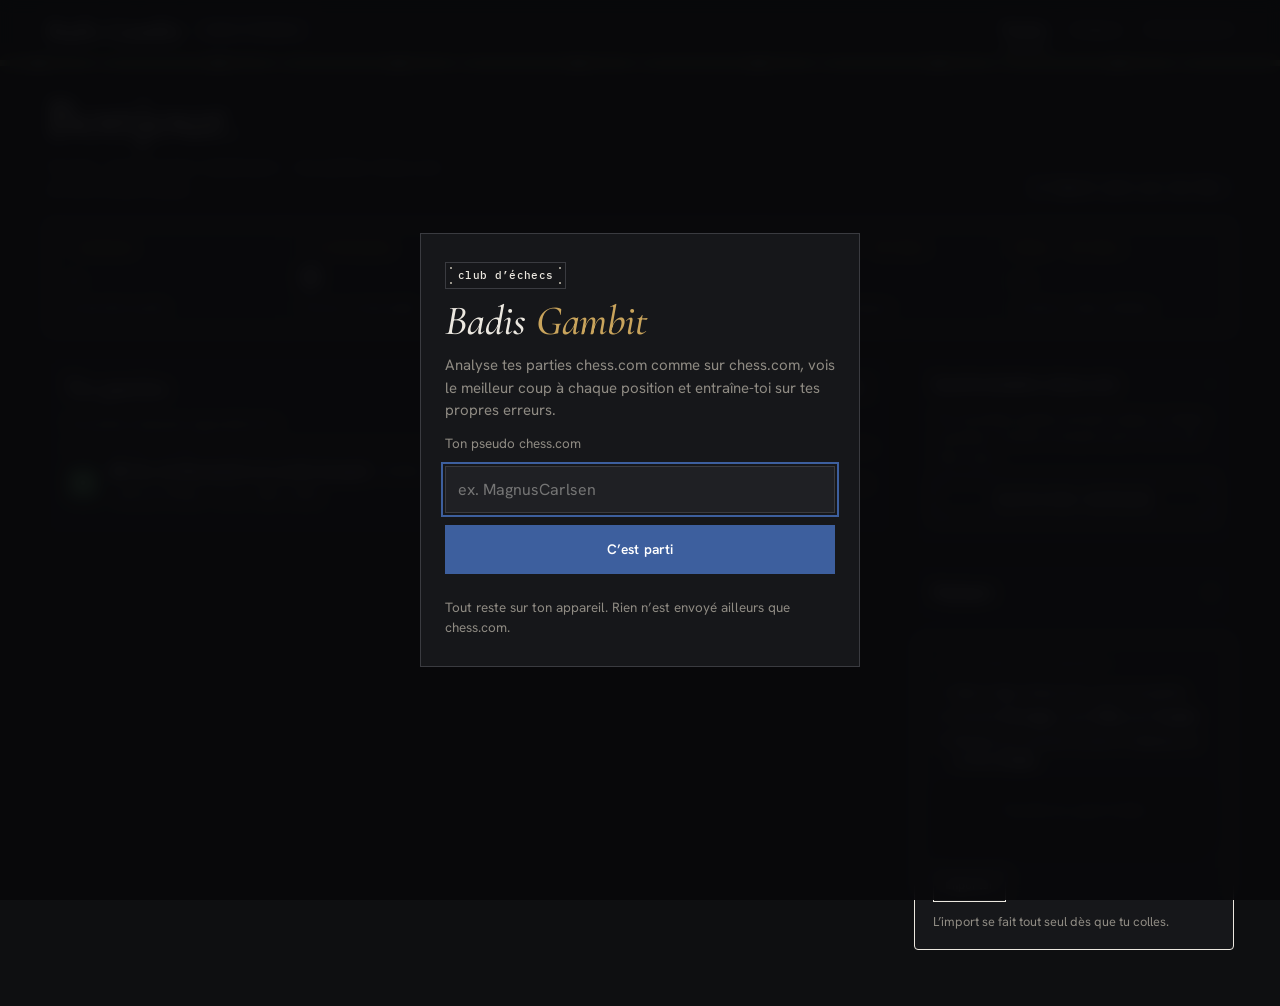
==== commit e23ca209: "Badis Gambit : nouveau nom et plusieurs joueurs - Le site s'appelle maintenant Badis Gambit (titre, " ====
--- a/index.html
+++ b/index.html
@@ -6,7 +6,7 @@
 <meta name="apple-mobile-web-app-capable" content="yes">
 <meta name="mobile-web-app-capable" content="yes">
 <meta name="apple-mobile-web-app-status-bar-style" content="default">
-<meta name="apple-mobile-web-app-title" content="Gambit Badis">
+<meta name="apple-mobile-web-app-title" content="Badis Gambit">
 <meta name="theme-color" content="#ffffff">
 <link rel="manifest" href="manifest.webmanifest">
 <link rel="apple-touch-icon" href="icon-180.png">
@@ -19,7 +19,7 @@
 </style>
 </head>
 <body>
-<title>Gambit Badis</title>
+<title>Badis Gambit</title>
 <meta name="claude:viewport-fit-sides" content="cover">
 <link rel="preconnect" href="https://fonts.googleapis.com">
 <link rel="stylesheet" href="https://fonts.googleapis.com/css2?family=Cormorant+Garamond:ital,wght@0,500;0,600;0,700;1,500;1,600;1,700&family=Hanken+Grotesk:wght@400;500;600;700;800&family=IBM+Plex+Mono:wght@400;500;600&display=swap">
@@ -431,6 +431,14 @@
 .pbar{height:5px;background:var(--surface-2)}
 .pbar i{display:block;height:100%;background:var(--c-erreur)}
 .pnote{font-size:.85rem;color:var(--ink);border-left:2px solid var(--gold);padding-left:10px}
+.welcomebox{position:fixed;inset:0;z-index:50;background:rgba(8,8,10,.92);-webkit-backdrop-filter:blur(8px);backdrop-filter:blur(8px);display:grid;place-items:center;padding:24px max(16px,env(safe-area-inset-right,0px)) 24px max(16px,env(safe-area-inset-left,0px))}
+.wcard{width:min(440px,100%);background:var(--surface);border:1px solid var(--line-2);padding:28px 24px;display:grid;gap:12px}
+.wcard h1{font-size:2.6rem;font-weight:500;font-style:italic;line-height:1}
+.wcard h1 em{color:var(--gold)}
+.wcard p{margin:0;color:var(--muted)}
+.wcard .tag{justify-self:start}
+.wcard input{font-size:1rem;padding:12px;font-family:var(--f-body)}
+.wcard .btn{padding:13px}
 .pc.wP{background-image:url('[data-uri]')}
 .pc.wB{background-image:url('[data-uri]')}
 .pc.wN{background-image:url('[data-uri]')}
@@ -447,7 +455,7 @@
 </style>
 
 <header class="top"><div class="top-in">
-  <div class="brand"><b>Gambit Badis</b><span class="tag">club d’échecs privé</span><span class="who" id="whoami">CalcinepasCalcinable</span></div>
+  <div class="brand"><b>Badis Gambit</b><span class="tag">club d’échecs</span><span class="who" id="whoami">CalcinepasCalcinable</span></div>
   <nav class="tabs" role="tablist">
     <button role="tab" data-tab="parties" aria-selected="true">Parties</button>
     <button role="tab" data-tab="analyse" aria-selected="false">Analyse</button>
@@ -455,12 +463,24 @@
   </nav>
 </div></header>
 
+<div class="welcomebox" id="welcomeBox" hidden>
+  <div class="wcard">
+    <span class="tag">club d’échecs</span>
+    <h1>Badis <em>Gambit</em></h1>
+    <p>Analyse tes parties chess.com comme sur chess.com, vois le meilleur coup à chaque position et entraîne-toi sur tes propres erreurs.</p>
+    <label class="note" for="wUser">Ton pseudo chess.com</label>
+    <input type="text" id="wUser" placeholder="ex. MagnusCarlsen" autocapitalize="off" autocomplete="off" spellcheck="false">
+    <button class="btn primary" id="wGo">C’est parti</button>
+    <div class="status" id="wErr"></div>
+    <div class="note">Tout reste sur ton appareil. Rien n’est envoyé ailleurs que chess.com.</div>
+  </div>
+</div>
 <main>
   <!-- PARTIES -->
   <section class="view" id="v-parties">
     <div class="welcome">
       <div>
-        <h1 id="heroTitle">Bonsoir, <em>Badis</em>.</h1>
+        <h1 id="heroTitle">Bonsoir.</h1>
         <div class="lede" id="heroLede">Tes parties chess.com arrivent toutes seules, le moteur les analyse, et tes erreurs deviennent tes exercices.</div>
       </div>
       <span class="tag syncchip" id="syncChip"><i></i><span>Import auto sur ton Mac</span></span>
@@ -511,8 +531,9 @@
         <details class="card">
           <summary>Réglages</summary>
           <div>
-            <label class="note" for="userIn">Pseudo chess.com</label>
-            <div class="row" style="flex-wrap:nowrap"><input type="text" id="userIn" value="CalcinepasCalcinable"><button class="btn small" id="userSave">OK</button></div>
+            <label class="note" for="userIn">Joueur (pseudo chess.com)</label>
+            <div class="row" style="flex-wrap:nowrap"><input type="text" id="userIn" value="" autocapitalize="off" autocomplete="off"><button class="btn small" id="userSave">Changer</button></div>
+            <div class="note">Chaque joueur garde ses propres parties, analyses et exercices sur cet appareil.</div>
             <label class="note" for="depthSel">Profondeur d’analyse</label>
             <select id="depthSel">
               <option value="rapide">Rapide (≈ 20 s par partie)</option>
@@ -630,14 +651,28 @@
 // ---------------- stockage ----------------
 var Store = {
   kind: 'local', base: null,
-  lsGet: function(k, d){ try{ var v = localStorage.getItem('cc:'+k); return v ? JSON.parse(v) : d; }catch(e){ return d; } },
+  // les données de chaque joueur sont rangées à part : plusieurs personnes peuvent utiliser le site
+  PER_USER: { games: 1, analyses: 1, drills: 1, lastSync: 1 },
+  key: function(k){ return Store.PER_USER[k] && S.user ? 'cc:u:' + S.user.toLowerCase() + ':' + k : 'cc:' + k; },
+  raw: function(key, d){ try{ var v = localStorage.getItem(key); return v ? JSON.parse(v) : d; }catch(e){ return d; } },
+  lsGet: function(k, d){ return Store.raw(Store.key(k), d); },
   lsSet: function(k, v){
     if (k === 'games' || k === 'analyses') { var o = {}; Object.keys(v).forEach(function(id){ if (!(S.games[id] && S.games[id].demo)) o[id] = v[id]; }); v = o; }
-    try{ localStorage.setItem('cc:'+k, JSON.stringify(v)); }catch(e){}
+    try{ localStorage.setItem(Store.key(k), JSON.stringify(v)); }catch(e){}
+  },
+  loadUser: function(){
+    S.games = Store.lsGet('games', null); S.analyses = Store.lsGet('analyses', null); S.drills = Store.lsGet('drills', null); S.lastSync = Store.lsGet('lastSync', 0);
+    // ancienne version du site (un seul joueur) : on reprend ses données
+    if (!S.games && S.user && S.user.toLowerCase() === 'calcinepascalcinable' && Store.raw('cc:games', null)) {
+      S.games = Store.raw('cc:games', {}); S.analyses = Store.raw('cc:analyses', {}); S.drills = Store.raw('cc:drills', {}); S.lastSync = Store.raw('cc:lastSync', 0);
+      Store.lsSet('games', S.games); Store.lsSet('analyses', S.analyses); Store.lsSet('drills', S.drills); Store.lsSet('lastSync', S.lastSync);
+    }
+    S.games = S.games || {}; S.analyses = S.analyses || {}; S.drills = S.drills || {};
   },
   loadLocal: function(){
-    S.user = Store.lsGet('user', S.user); S.mode = Store.lsGet('mode', S.mode); S.lastSync = Store.lsGet('lastSync', 0);
-    S.games = Store.lsGet('games', {}); S.analyses = Store.lsGet('analyses', {}); S.drills = Store.lsGet('drills', {});
+    var legacy = Store.raw('cc:games', null);
+    S.user = Store.raw('cc:user', legacy ? 'CalcinepasCalcinable' : null); S.mode = Store.raw('cc:mode', S.mode);
+    Store.loadUser();
   },
   saveLocalAll: function(){ Store.lsSet('games', S.games); Store.lsSet('analyses', S.analyses); Store.lsSet('drills', S.drills); },
   initDb: function(){
@@ -812,7 +847,7 @@
 var Run = { token: 0, active: null };
 function analyzeGame(id, onProg){
   var g = getGame(id); if (!g) return Promise.reject(new Error('partie illisible'));
-  var token = Run.token; var evals = []; var mode = S.mode;
+  var token = Run.token; var evals = []; var mode = S.mode; var owner = S.user;
   Run.active = id;
   var i = 0;
   function step(){
@@ -821,6 +856,7 @@
     return Engine.evalPos(g.fens[i], mode).then(function(ev){ evals.push(ev); i++; onProg && onProg(i / g.fens.length); return step(); });
   }
   return step().then(function(){
+    if (S.user !== owner) throw new Error('stop');
     if (Run.token === token) Run.active = null;
     var rec = { mode: mode, at: Date.now(), engine: Engine.id || '', evals: evals.map(slimEval) };
     return Store.put('analyses', id, rec).then(function(){ delete S.reviews[id]; buildDrills(id); return rec; });
@@ -1024,7 +1060,8 @@
 function renderHero(){
   var h = new Date().getHours();
   var hello = h < 5 ? 'Encore debout' : h < 12 ? 'Bonjour' : h < 18 ? 'Bon après-midi' : 'Bonsoir';
-  $('#heroTitle').innerHTML = hello + ', <em>Badis</em>.';
+  var nm = !S.user ? '' : S.user.toLowerCase() === 'calcinepascalcinable' ? 'Badis' : S.user;
+  $('#heroTitle').innerHTML = hello + (nm ? ', <em>' + esc(nm) + '</em>' : '') + '.';
   var ids = realIds(), due = dueList().length;
   var analyzed = ids.filter(function(id){ return S.analyses[id]; });
   var accs = analyzed.slice(0, 10).map(function(id){ var r = getReview(id); return r ? C.accuracy(r, meOf(id)) : null; }).filter(function(x){ return x != null; });
@@ -1071,9 +1108,36 @@
   });
 });
 $('#userSave').addEventListener('click', function(){
-  var v = $('#userIn').value.trim(); if (!v) return;
-  S.user = v; Store.putProfile(); S.reviews = {}; renderGames();
+  var v = $('#userIn').value.trim(); if (!v || (S.user && v.toLowerCase() === S.user.toLowerCase())) return;
+  switchUser(v);
 });
+// changer de joueur : chaque joueur retrouve ses propres parties, analyses et exercices
+function switchUser(v){
+  Run.token++; Engine.stop(); BG.running = false;
+  S.user = v; try { localStorage.setItem('cc:user', JSON.stringify(v)); } catch(e){}
+  Store.loadUser();
+  S.parsed = {}; S.reviews = {}; S.cur = null; S.vx = null; S.drillCur = null; S.drillState = null;
+  DR.order = []; DR.game = null; DR.tag = null; GP.key = ''; PAT.key = '';
+  if (!realIds().length) ensureDemo();
+  $('#userIn').value = S.user; $('#whoami').textContent = S.user;
+  setTab('parties'); updateDue();
+  if (STANDALONE) syncNow(false).then(function(){ bgPump(); }); else bgPump();
+}
+// premier passage : on demande le pseudo chess.com
+function showWelcome(){
+  var w = $('#welcomeBox'); w.hidden = false;
+  var go = function(){
+    var v = $('#wUser').value.trim().replace(/^@/, ''); if (!v) { $('#wErr').textContent = 'Écris ton pseudo chess.com.'; return; }
+    $('#wGo').disabled = true; $('#wErr').textContent = 'Vérification…';
+    var check = STANDALONE ? fetch('https://api.chess.com/pub/player/' + encodeURIComponent(v.toLowerCase())).then(function(r){ if (r.status === 404) throw { msg: 'Ce pseudo n’existe pas sur chess.com.' }; return r.ok ? r.json() : { username: v }; }) : Promise.resolve({ username: v });
+    check.then(function(pl){ w.hidden = true; switchUser(pl && pl.username ? pl.username : v); })
+      .catch(function(e){ $('#wErr').textContent = (e && e.msg) || 'chess.com ne répond pas, réessaie.'; })
+      .then(function(){ $('#wGo').disabled = false; });
+  };
+  $('#wGo').addEventListener('click', go);
+  $('#wUser').addEventListener('keydown', function(e){ if (e.key === 'Enter') go(); });
+  setTimeout(function(){ try { $('#wUser').focus(); } catch(e){} }, 50);
+}
 $('#depthSel').addEventListener('change', function(e){ S.mode = e.target.value; Store.putProfile(); });
 
 // ---------------- synchronisation chess.com (app Claude sur Mac) ----------------
@@ -2335,8 +2399,9 @@
   Store.loadLocal();
   applyBoardTheme();
   ensureDemo();
-  $('#userIn').value = S.user; $('#depthSel').value = S.mode;
+  $('#userIn').value = S.user || ''; $('#depthSel').value = S.mode; $('#whoami').textContent = S.user || '';
   setStoreStatus('Sauvegarde : sur cet appareil.');
+  if (!S.user) { showWelcome(); setTab('parties'); return; }
   setTab('parties');
   updateDue();
   Store.initDb().then(function(ok){
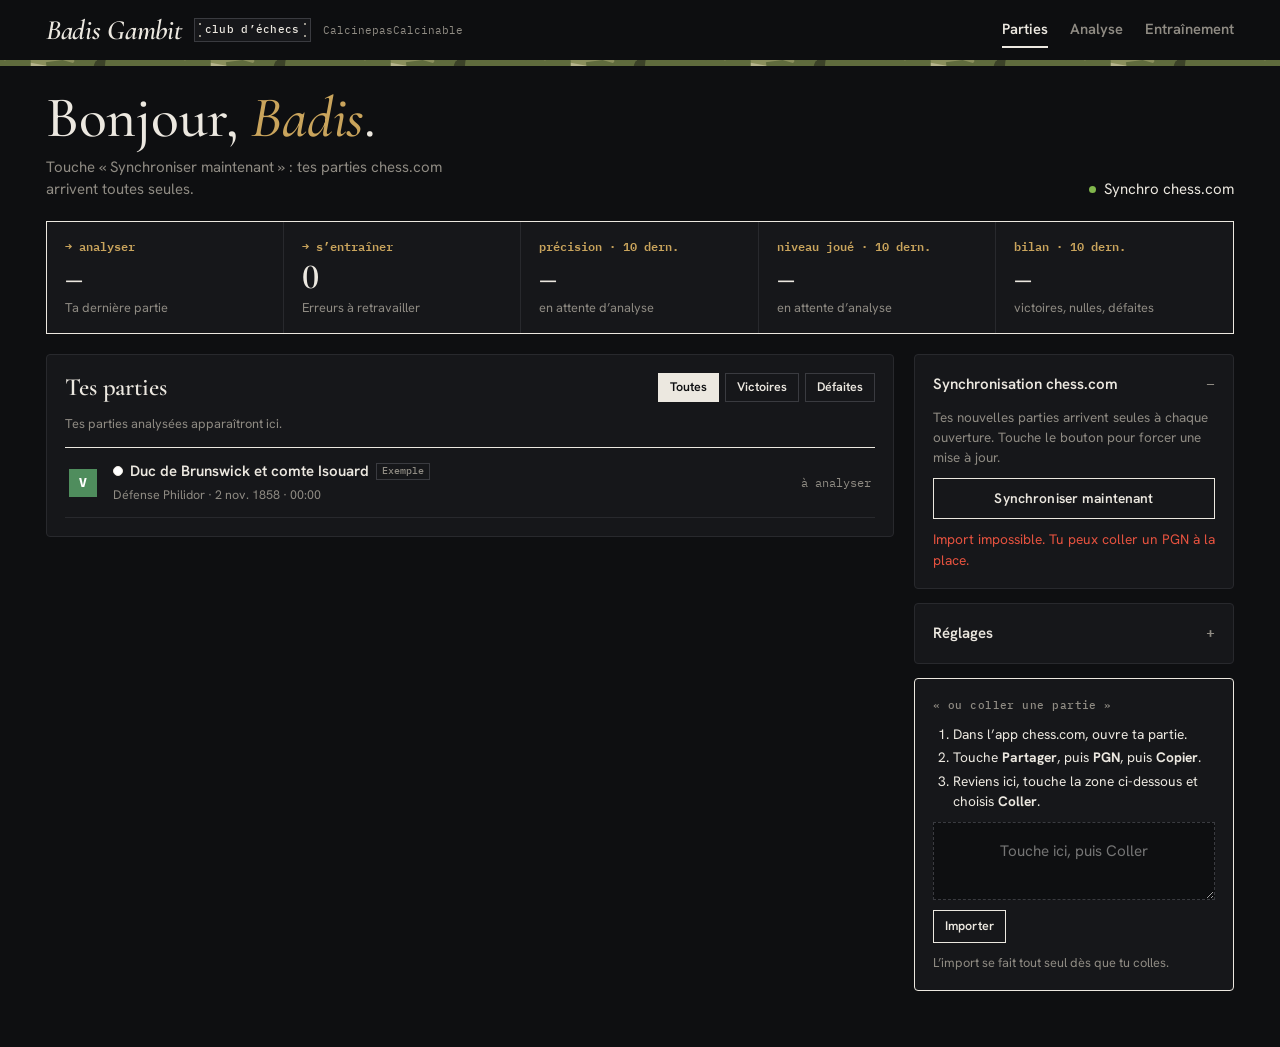
==== commit 666fb202: "Retour au mode un seul joueur (CalcinepasCalcinable) par défaut L'écran d'accueil qui demande le pse" ====
--- a/index.html
+++ b/index.html
@@ -533,7 +533,6 @@
           <div>
             <label class="note" for="userIn">Joueur (pseudo chess.com)</label>
             <div class="row" style="flex-wrap:nowrap"><input type="text" id="userIn" value="" autocapitalize="off" autocomplete="off"><button class="btn small" id="userSave">Changer</button></div>
-            <div class="note">Chaque joueur garde ses propres parties, analyses et exercices sur cet appareil.</div>
             <label class="note" for="depthSel">Profondeur d’analyse</label>
             <select id="depthSel">
               <option value="rapide">Rapide (≈ 20 s par partie)</option>
@@ -671,7 +670,7 @@
   },
   loadLocal: function(){
     var legacy = Store.raw('cc:games', null);
-    S.user = Store.raw('cc:user', legacy ? 'CalcinepasCalcinable' : null); S.mode = Store.raw('cc:mode', S.mode);
+    S.user = Store.raw('cc:user', 'CalcinepasCalcinable'); S.mode = Store.raw('cc:mode', S.mode);
     Store.loadUser();
   },
   saveLocalAll: function(){ Store.lsSet('games', S.games); Store.lsSet('analyses', S.analyses); Store.lsSet('drills', S.drills); },
@@ -2401,7 +2400,6 @@
   ensureDemo();
   $('#userIn').value = S.user || ''; $('#depthSel').value = S.mode; $('#whoami').textContent = S.user || '';
   setStoreStatus('Sauvegarde : sur cet appareil.');
-  if (!S.user) { showWelcome(); setTab('parties'); return; }
   setTab('parties');
   updateDue();
   Store.initDb().then(function(ok){
